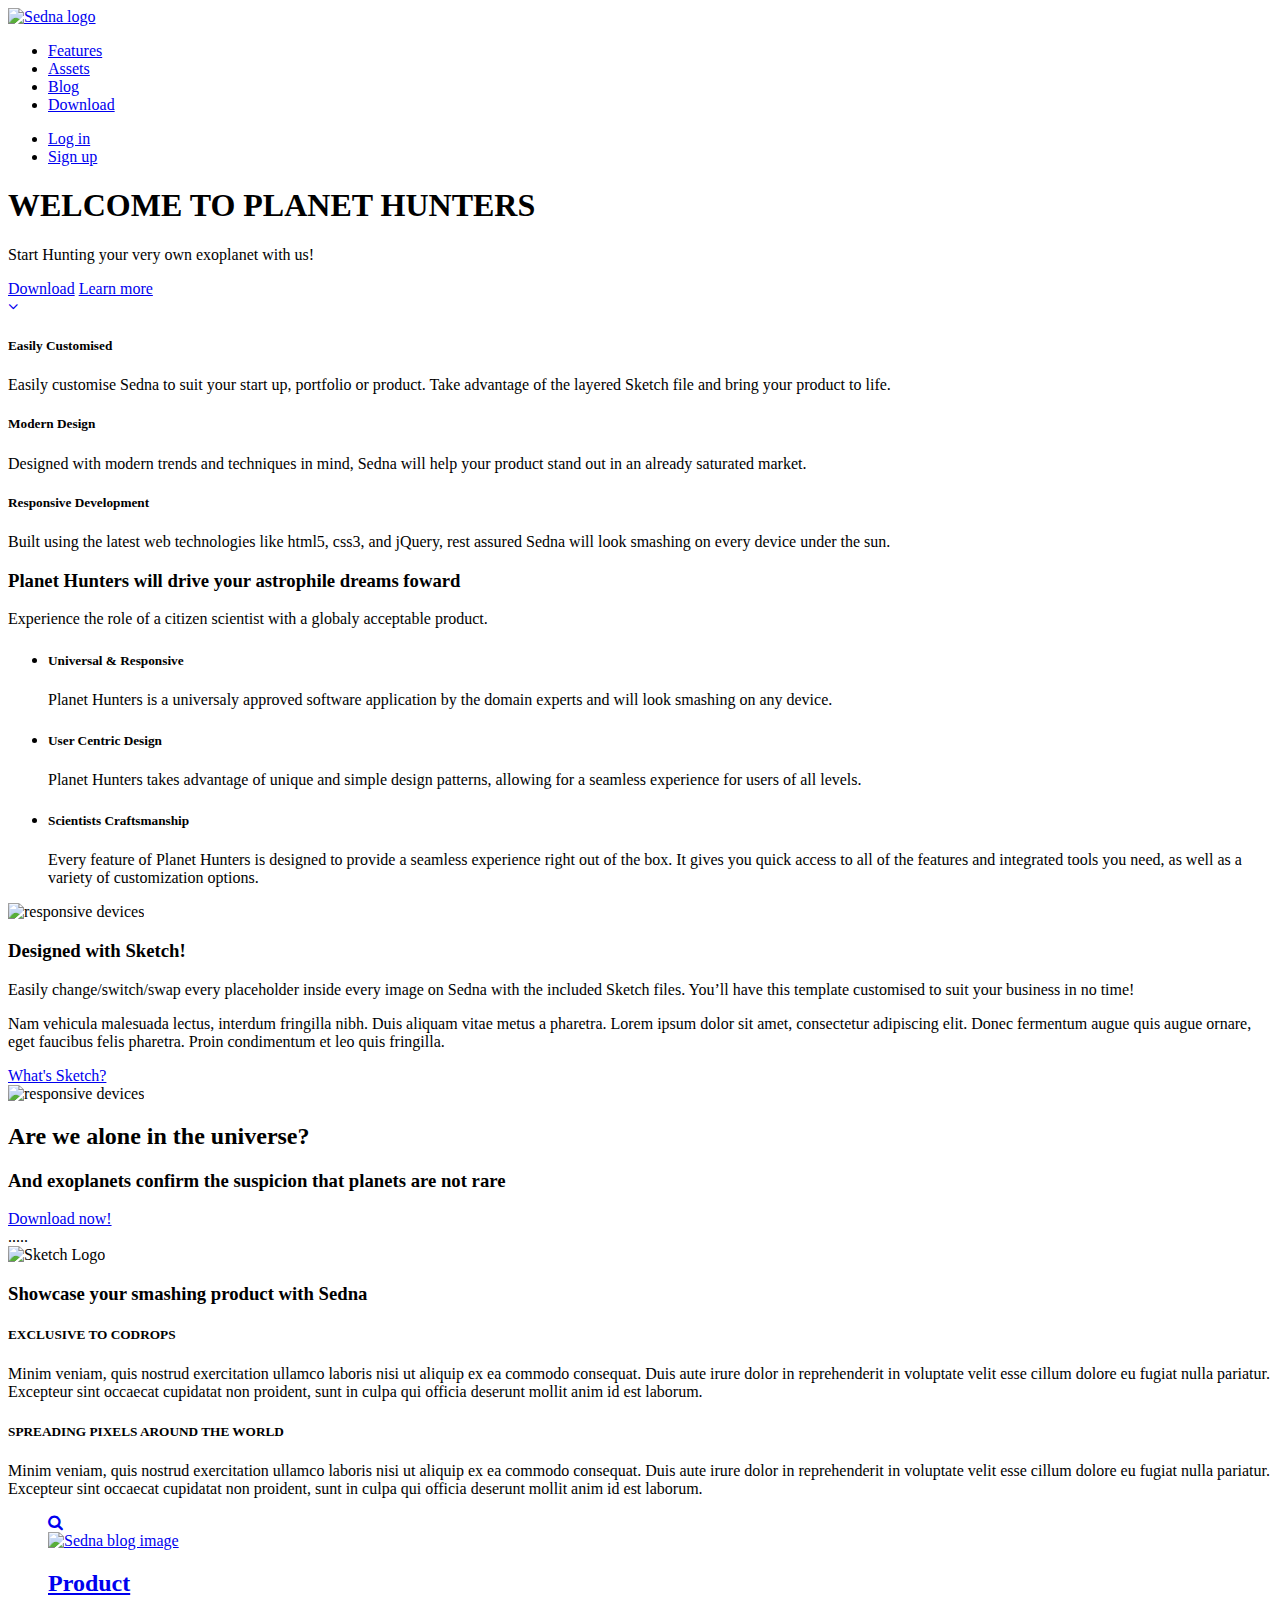
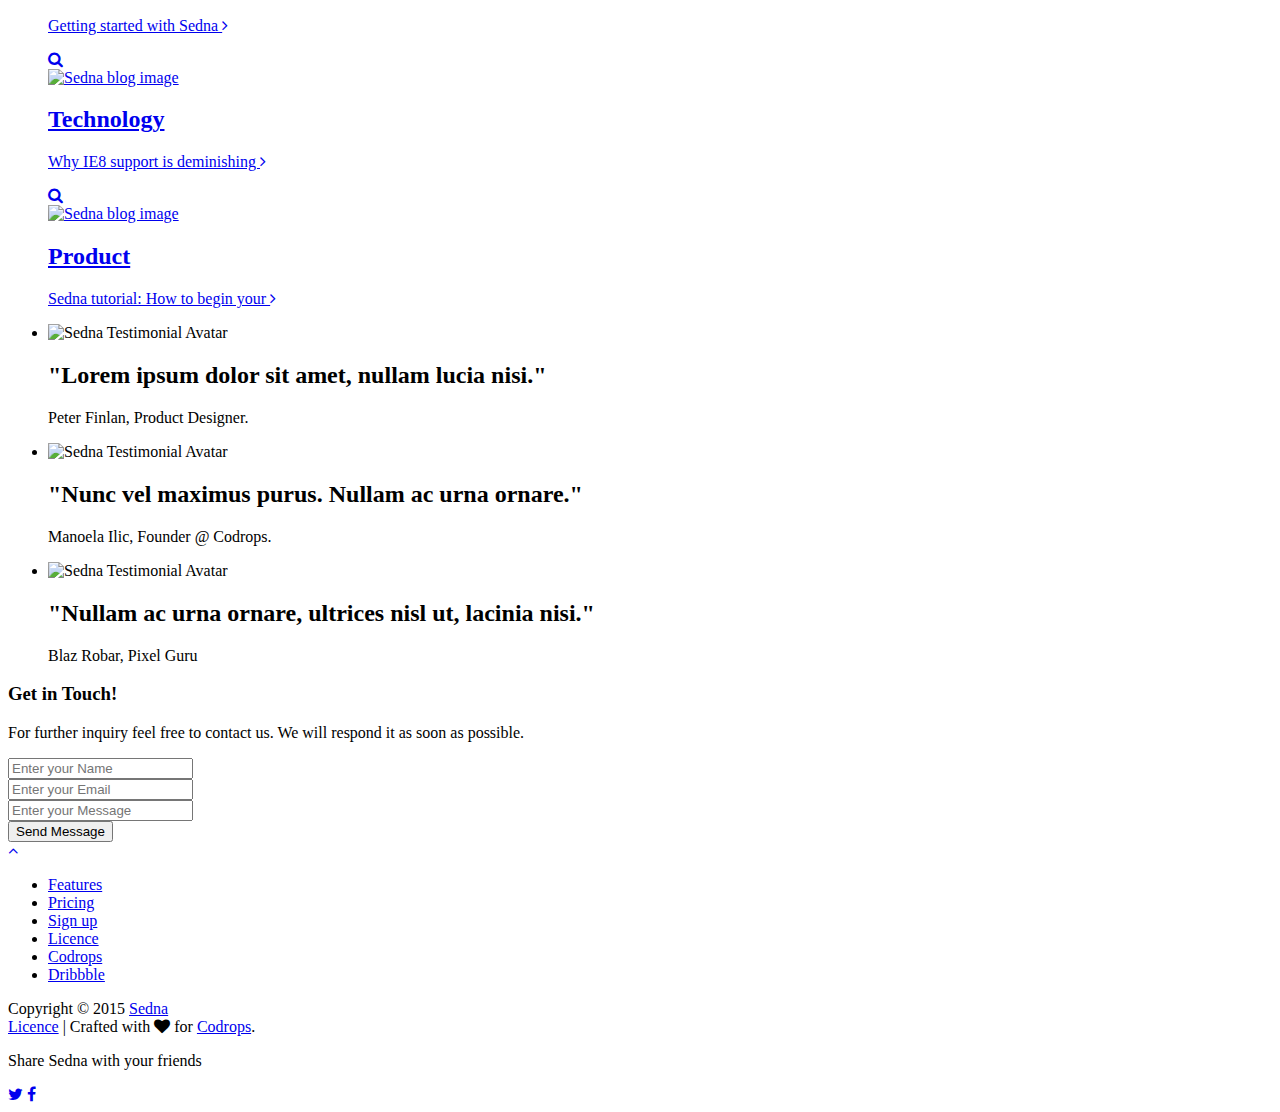
==== index.html @ c1d25c7b "formsubmit" ====
<!doctype html>
<!--[if lt IE 7]>      <html class="no-js lt-ie9 lt-ie8 lt-ie7" lang=""> <![endif]-->
<!--[if IE 7]>         <html class="no-js lt-ie9 lt-ie8" lang=""> <![endif]-->
<!--[if IE 8]>         <html class="no-js lt-ie9" lang=""> <![endif]-->
<!--[if gt IE 8]><!--> <html class="no-js" lang=""> <!--<![endif]-->
<head>
    <meta charset="utf-8">
    <!--<meta http-equiv="X-UA-Compatible" content="IE=edge,chrome=1">-->
    <meta http-equiv="X-UA-Compatible" content="IE=edge" />
    <title>Planet Hunters</title>
    <meta name="description" content="">
    <meta name="viewport" content="width=device-width, initial-scale=1">
    <link rel="apple-touch-icon" href="apple-touch-icon.png">
    <link rel="icon" type="image/png" href="favicon.png" sizes="32x32" />
    <link rel="icon" type="image/png" href="favicon.png" sizes="16x16" />
    <link rel="stylesheet" href="css/normalize.min.css">
    <link rel="stylesheet" href="css/bootstrap.min.css">
    <link rel="stylesheet" href="css/jquery.fancybox.css">
    <link rel="stylesheet" href="css/flexslider.css">
    <link rel="stylesheet" href="css/styles.css">
    <link rel="stylesheet" href="css/queries.css">
    <link rel="stylesheet" href="css/etline-font.css">
    <link rel="stylesheet" href="bower_components/animate.css/animate.min.css">
    <link rel="stylesheet" href="http://maxcdn.bootstrapcdn.com/font-awesome/4.3.0/css/font-awesome.min.css">
    <script src="js/vendor/modernizr-2.8.3-respond-1.4.2.min.js"></script>
</head>
<body id="top">
    <!--[if lt IE 8]>
    <p class="browserupgrade">You are using an <strong>outdated</strong> browser. Please <a href="http://browsehappy.com/">upgrade your browser</a> to improve your experience.</p>
    <![endif]-->
    <section class="hero">
        <section class="navigation">
            <header>
                <div class="header-content">
                    <div class="logo"><a href="index.html"><img src="img/sedna-logo.png" height="90" width="90" alt="Sedna logo"></a></div>
                    <div class="header-nav">
                        <nav>
                            <ul class="primary-nav">
                                <li><a href="#features">Features</a></li>
                                <li><a href="#assets">Assets</a></li>
                                <li><a href="#blog">Blog</a></li>
                                <li><a href="#download">Download</a></li>
                            </ul>
                            <ul class="member-actions">
                                <li><a href="#download" class="login">Log in</a></li>
                                <li><a href="#download" class="btn-white btn-small">Sign up</a></li>
                            </ul>
                        </nav>
                    </div>
                    <div class="navicon">
                        <a class="nav-toggle" href="#"><span></span></a>
                    </div>
                </div>
            </header>
        </section>
        <div class="container">
            <div class="row">
                <div class="col-md-10 col-md-offset-1">
                    <div class="hero-content text-center">
                        <h1>WELCOME TO PLANET HUNTERS</h1>
                        <p class="intro">Start Hunting your very own exoplanet with us!</p>
                        <a href="#" class="btn btn-fill btn-large btn-margin-right">Download</a> <a href="#" class="btn btn-accent btn-large">Learn more</a>
                    </div>
                </div>
            </div>
        </div>
        <div class="down-arrow floating-arrow"><a href="#"><i class="fa fa-angle-down"></i></a></div>
    </section>
    <section class="intro section-padding">
        <div class="container">
            <div class="row">
                <div class="col-md-4 intro-feature">
                    <div class="intro-icon">
                        <span data-icon="&#xe033;" class="icon"></span>
                    </div>
                    <div class="intro-content">
                        <h5>Easily Customised</h5>
                        <p>Easily customise Sedna to suit your start up, portfolio or product. Take advantage of the layered Sketch file and bring your product to life.</p>
                    </div>
                </div>
                <div class="col-md-4 intro-feature">
                    <div class="intro-icon">
                        <span data-icon="&#xe030;" class="icon"></span>
                    </div>
                    <div class="intro-content">
                        <h5>Modern Design</h5>
                        <p>Designed with modern trends and techniques in mind, Sedna will help your product stand out in an already saturated market.</p>
                    </div>
                </div>
                <div class="col-md-4 intro-feature">
                    <div class="intro-icon">
                        <span data-icon="&#xe046;" class="icon"></span>
                    </div>
                    <div class="intro-content last">
                        <h5>Responsive Development</h5>
                        <p>Built using the latest web technologies like html5, css3, and jQuery, rest assured Sedna will look smashing on every device under the sun.</p>
                    </div>
                </div>
            </div>
        </div>
    </section>
    <section class="features section-padding" id="features">
        <div class="container">
            <div class="row">
                <div class="col-md-5 col-md-offset-7">
                    <div class="feature-list">
                        <h3>Planet Hunters will drive your astrophile dreams foward</h3>
                        <p>Experience the role of a citizen scientist with a globaly acceptable product.</p>
                        <ul class="features-stack">
                            <li class="feature-item">
                                <div class="feature-icon">
                                    <span data-icon="&#xe03e;" class="icon"></span>
                                </div>
                                <div class="feature-content">
                                    <h5>Universal & Responsive</h5>
                                    <p>Planet Hunters is a universaly approved software application by the domain experts and will look smashing on any device.</p>
                                </div>
                            </li>
                            <li class="feature-item">
                                <div class="feature-icon">
                                    <span data-icon="&#xe040;" class="icon"></span>
                                </div>
                                <div class="feature-content">
                                    <h5>User Centric Design</h5>
                                    <p>Planet Hunters takes advantage of unique and simple design patterns, allowing for a seamless experience for users of all levels.</p>
                                </div>
                            </li>
                            <li class="feature-item">
                                <div class="feature-icon">
                                    <span data-icon="&#xe03c;" class="icon"></span>
                                </div>
                                <div class="feature-content">
                                    <h5>Scientists Craftsmanship</h5>
                                    <p>Every feature of Planet Hunters is designed to provide a seamless experience right out of the box. It gives you quick access to all of the features and integrated tools you need, as well as a variety of customization options.</p>
                                </div>
                            </li>
                        </ul>
                    </div>
                </div>
            </div>
        </div>
        <div class="device-showcase">
            <div class="devices">
                <div class="ipad-wrap wp1"></div>
                <div class="iphone-wrap wp2"></div>
            </div>
        </div>
        <div class="responsive-feature-img"><img src="img/div.png" alt="responsive devices"></div>
    </section>
    <section class="features-extra section-padding" id="assets">
        <div class="container">
            <div class="row">
                <div class="col-md-5">
                    <div class="feature-list">
                        <h3>Designed with Sketch!</h3>
                        <p>Easily change/switch/swap every placeholder inside every image on Sedna with the included Sketch files. You’ll have this template customised to suit your business in no time! </p>
                        <p>Nam vehicula malesuada lectus, interdum fringilla nibh. Duis aliquam vitae metus a pharetra. Lorem ipsum dolor sit amet, consectetur adipiscing elit. Donec fermentum augue quis augue ornare, eget faucibus felis pharetra. Proin condimentum et leo quis fringilla.
                        </p>
                        <a href="#" class="btn btn-ghost btn-accent btn-small">What's Sketch?</a>
                    </div>
                </div>
            </div>
        </div>
        <div class="macbook-wrap wp3"></div>
        <div class="responsive-feature-img"><img src="img/macbook-pro.png" alt="responsive devices"></div>
    </section>
    <section class="hero-strip section-padding">
        <div class="container">
            <div class="col-md-12 text-center">
                <h2>
                    Are we alone in the universe?  <span class="sketch"><i class="version"></i></span>
                </h2>
                <h3>And exoplanets confirm the suspicion that planets are not rare </h3>
                <a href="#" class="btn btn-ghost btn-accent btn-large">Download now!</a>
                <div>.....</div>
                <div class="logo-placeholder floating-logo"><img src="img/sketch-logo.png" alt="Sketch Logo" height="230" width="230"></div>
            </div>
        </div>
    </section>
    <section class="blog-intro section-padding" id="blog">
        <div class="container">
            <div class="row">
                <div class="col-md-12">
                    <h3>Showcase your smashing product with Sedna</h3>
                </div>
            </div>
            <div class="row">
                <div class="col-md-6 col-sm-12 col-xs-12 leftcol">
                    <h5>EXCLUSIVE TO CODROPS</h5>
                    <p>Minim veniam, quis nostrud exercitation ullamco laboris nisi ut aliquip ex ea commodo consequat. Duis aute irure dolor in reprehenderit in voluptate velit esse cillum dolore eu fugiat nulla pariatur. Excepteur sint occaecat cupidatat non proident, sunt in culpa qui officia deserunt mollit anim id est laborum.</p>
                </div>
                <div class="col-md-6 col-sm-12 col-xs-12 rightcol">
                    <h5>SPREADING PIXELS AROUND THE WORLD</h5>
                    <p>Minim veniam, quis nostrud exercitation ullamco laboris nisi ut aliquip ex ea commodo consequat. Duis aute irure dolor in reprehenderit in voluptate velit esse cillum dolore eu fugiat nulla pariatur. Excepteur sint occaecat cupidatat non proident, sunt in culpa qui officia deserunt mollit anim id est laborum.</p>
                </div>
            </div>
        </div>
    </section>
    <section class="blog text-center">
        <div class="container-fluid">
            <div class="row">
                <div class="col-md-4">
                    <article class="blog-post">
                        <figure>
                            <a href="img/blog-img-01.jpg" class="single_image">
                                <div class="blog-img-wrap">
                                    <div class="overlay">
                                        <i class="fa fa-search"></i>
                                    </div>
                                    <img src="img/blog-img-01.jpg" alt="Sedna blog image"/>
                                </div>
                            </a>
                            <figcaption>
                            <h2><a href="#" class="blog-category" data-toggle="tooltip" data-placement="top" data-original-title="See more posts">Product</a></h2>
                            <p><a href="#" class="blog-post-title">Getting started with Sedna <i class="fa fa-angle-right"></i></a></p>
                            </figcaption>
                        </figure>
                    </article>
                </div>
                <div class="col-md-4">
                    <article class="blog-post">
                        <figure>
                            <a href="img/blog-img-02.jpg" class="single_image">
                                <div class="blog-img-wrap">
                                    <div class="overlay">
                                        <i class="fa fa-search"></i>
                                    </div>
                                    <img src="img/blog-img-02.jpg" alt="Sedna blog image"/>
                                </div>
                            </a>
                            <figcaption>
                            <h2><a href="#" class="blog-category" data-toggle="tooltip" data-placement="top" data-original-title="See more posts">Technology</a></h2>
                            <p><a href="#" class="blog-post-title">Why IE8 support is deminishing <i class="fa fa-angle-right"></i></a></p>
                            </figcaption>
                        </figure>
                    </article>
                </div>
                <div class="col-md-4">
                    <article class="blog-post">
                        <figure>
                            <a href="img/blog-img-03.jpg" class="single_image">
                                <div class="blog-img-wrap">
                                    <div class="overlay">
                                        <i class="fa fa-search"></i>
                                    </div>
                                    <img src="img/blog-img-03.jpg" class="single_image" alt="Sedna blog image"/>
                                </div>
                            </a>
                            <figcaption>
                            <h2><a href="#" class="blog-category" data-toggle="tooltip" data-placement="top" data-original-title="See more posts">Product</a></h2>
                            <p><a href="#" class="blog-post-title">Sedna tutorial: How to begin your <i class="fa fa-angle-right"></i></a></p>
                            </figcaption>
                        </figure>
                    </article>
                </div>
                <!--a href="#" class="btn btn-ghost btn-accent btn-small">More news</a-->
            </div>
        </div>
    </section>
    <section class="testimonial-slider section-padding text-center">
        <div class="container">
            <div class="row">
                <div class="col-md-12">
                    <div class="flexslider">
                        <ul class="slides">
                            <li>
                                <div class="avatar"><img src="img/avatar.jpg" alt="Sedna Testimonial Avatar"></div>
                                <h2>"Lorem ipsum dolor sit amet, nullam lucia nisi."</h2>
                                <p class="author">Peter Finlan, Product Designer.</p>
                            </li>
                            <li>
                                <div class="avatar"><img src="img/mani.jpg" alt="Sedna Testimonial Avatar"></div>
                                <h2>"Nunc vel maximus purus. Nullam ac urna ornare."</h2>
                                <p class="author">Manoela Ilic, Founder @ Codrops.</p>
                            </li>
                            <li>
                                <div class="avatar"><img src="img/130.jpg" alt="Sedna Testimonial Avatar"></div>
                                <h2>"Nullam ac urna ornare, ultrices nisl ut, lacinia nisi."</h2>
                                <p class="author">Blaz Robar, Pixel Guru</p>
                            </li>
                        </ul>
                    </div>
                </div>
            </div>
        </div>
    </section>

    <!--********************************************************************************-->
    <section class="sign-up section-padding text-center" id="download">
        <div class="container">
            <div class="row">
                <div class="col-md-6 col-md-offset-3">
                    <h3>Get in Touch!</h3>
                    <p>For further inquiry feel free to contact us. We will respond it as soon as possible.</p>
                    <form class="signup-form" action="https://formsubmit.co/k.hewageegana@rgu.ac.uk" method="POST" role="form">
                        <div class="form-input-group">
                            <i class=""></i><input type="text" class="" placeholder="Enter your Name" required>
                        </div>
                        <div class="form-input-group">
                            <i class=""></i><input type="text" class="" placeholder="Enter your Email" required>
                        </div>
                        <div class="form-input-group">
                            <i class=""></i><input type="text" class="" placeholder="Enter your Message" required>
                        </div>
                        <button type="submit" class="btn-fill sign-up-btn">Send Message</button>
                        <input type="hidden" name="_captcha" value="false">
						<input type="hidden" name="_next" value="https://kanishka-hewageegana.github.io/planethunters.github.io/ThankYou.html">
                    </form>
                </div>
            </div>
        </div>
    </section>

    <!--********************************************************************************-->



    <!--section class="sign-up section-padding text-center" id="download">
        <div class="container">
            <div class="row">
                <div class="col-md-6 col-md-offset-3">
                    <h3>Get started with Sedna, absolutely free</h3>
                    <p>Grab your copy today, exclusively from Codrops</p>
                    <form class="signup-form" action="#" method="POST" role="form">
                        <div class="form-input-group">
                            <i class="fa fa-envelope"></i><input type="text" class="" placeholder="Enter your email" required>
                        </div>
                        <div class="form-input-group">
                            <i class="fa fa-lock"></i><input type="text" class="" placeholder="Enter your password" required>
                        </div>
                        <button type="submit" class="btn-fill sign-up-btn">Sign up for free</button>
                    </form>
                </div>
            </div>
        </div>
    </section-->
    <section class="to-top">
        <div class="container">
            <div class="row">
                <div class="to-top-wrap">
                    <a href="#top" class="top"><i class="fa fa-angle-up"></i></a>
                </div>
            </div>
        </div>
    </section>
    <footer>
        <div class="container">
            <div class="row">
                <div class="col-md-7">
                    <div class="footer-links">
                        <ul class="footer-group">
                            <li><a href="#">Features</a></li>
                            <li><a href="#">Pricing</a></li>
                            <li><a href="#">Sign up</a></li>
                            <li><a href="http://tympanus.net/codrops/licensing/">Licence</a></li>
                            <li><a href="http://tympanus.net/codrops/">Codrops</a></li>
                            <li><a href="http://www.dribbble.com/">Dribbble</a></li>
                        </ul>
                        <p>Copyright © 2015 <a href="#">Sedna</a><br>
                        <a href="http://tympanus.net/codrops/licensing/">Licence</a> | Crafted with <span class="fa fa-heart pulse2"></span> for <a href="https://tympanus.net/codrops/">Codrops</a>.</p>
                    </div>
                </div>
                <div class="social-share">
                    <p>Share Sedna with your friends</p>
                    <a href="#" class="twitter-share"><i class="fa fa-twitter"></i></a> <a href="#" class="facebook-share"><i class="fa fa-facebook"></i></a>
                </div>
            </div>
        </div>
    </footer>
    <script src="http://ajax.googleapis.com/ajax/libs/jquery/1.11.2/jquery.min.js"></script>
    <script>window.jQuery || document.write('<script src="js/vendor/jquery-1.11.2.min.js"><\/script>')</script>
    <script src="bower_components/retina.js/dist/retina.js"></script>
    <script src="js/jquery.fancybox.pack.js"></script>
    <script src="js/vendor/bootstrap.min.js"></script>
    <script src="js/scripts.js"></script>
    <script src="js/jquery.flexslider-min.js"></script>
    <script src="bower_components/classie/classie.js"></script>
    <script src="bower_components/jquery-waypoints/lib/jquery.waypoints.min.js"></script>
    <!-- Google Analytics: change UA-XXXXX-X to be your site's ID. -->
    <script>
    (function(b,o,i,l,e,r){b.GoogleAnalyticsObject=l;b[l]||(b[l]=
    function(){(b[l].q=b[l].q||[]).push(arguments)});b[l].l=+new Date;
    e=o.createElement(i);r=o.getElementsByTagName(i)[0];
    e.src='//www.google-analytics.com/analytics.js';
    r.parentNode.insertBefore(e,r)}(window,document,'script','ga'));
    ga('create','UA-XXXXX-X','auto');ga('send','pageview');
    </script>
</body>
</html>
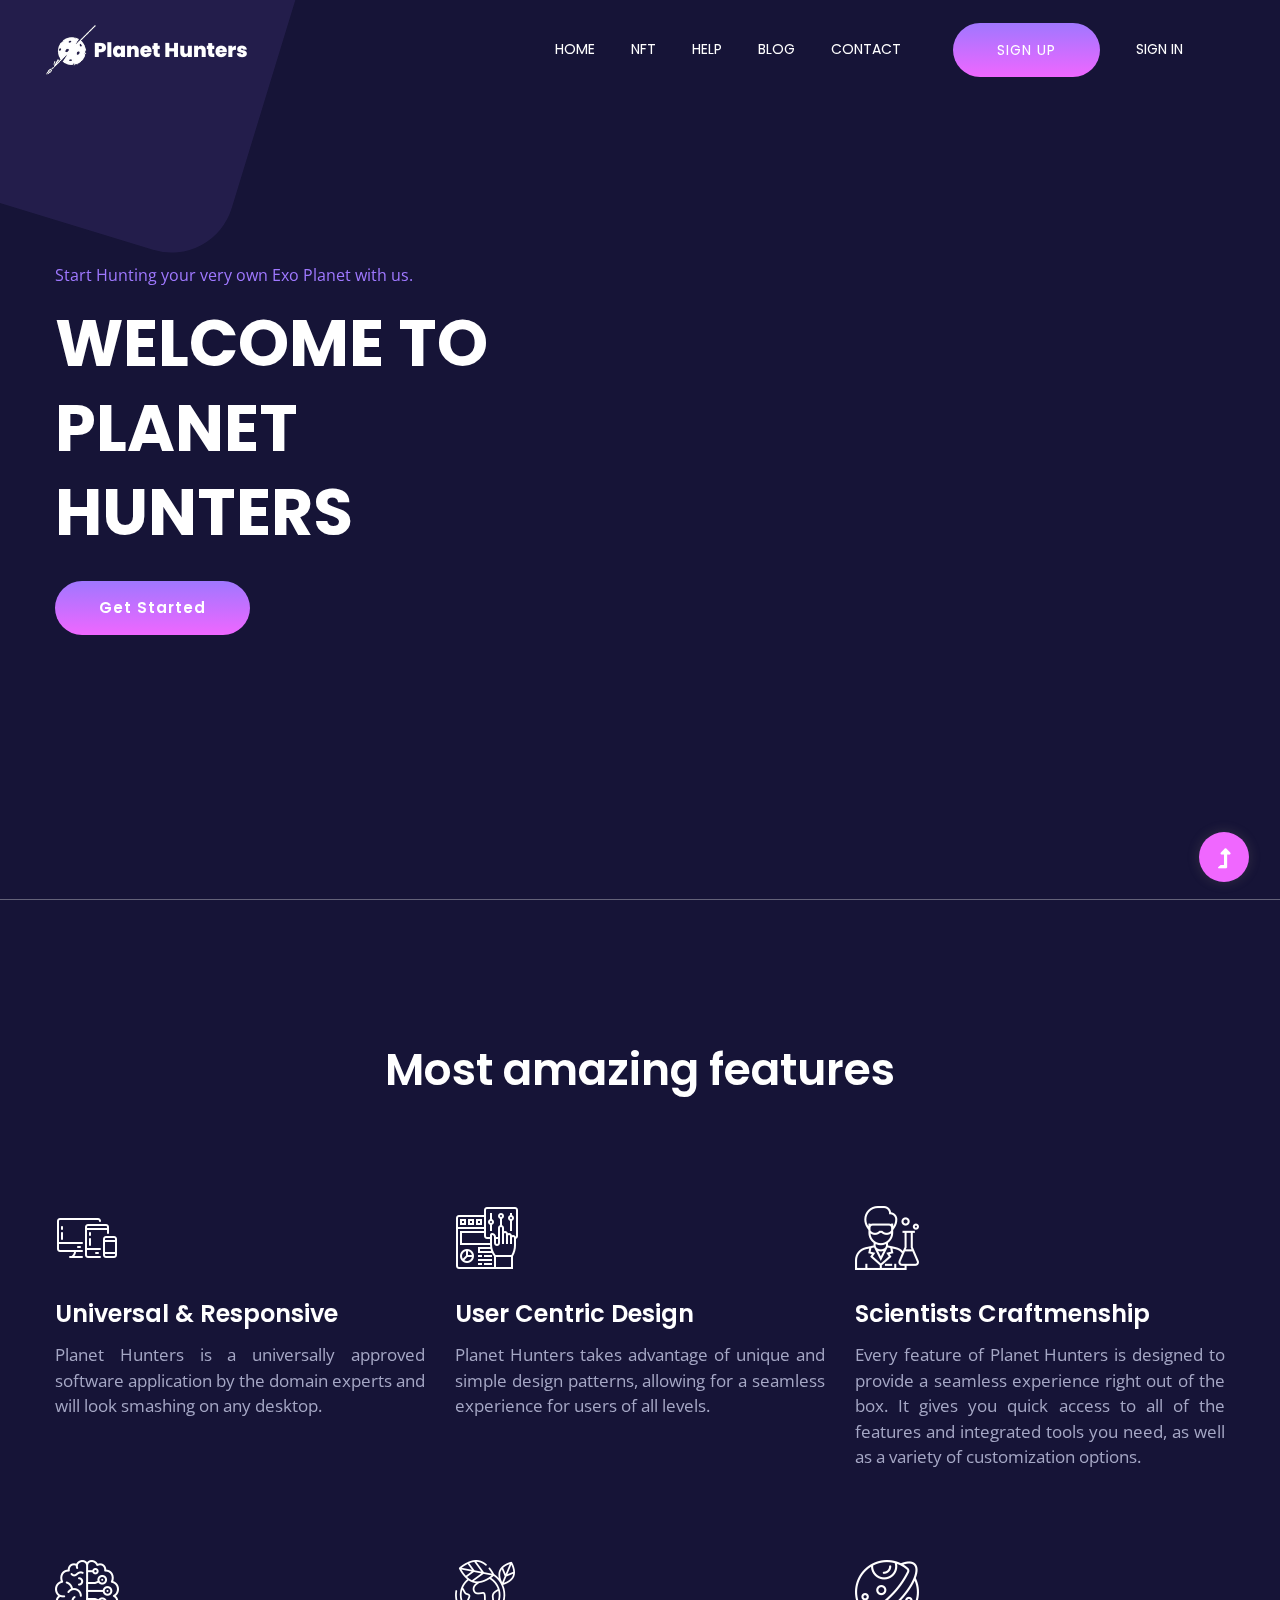
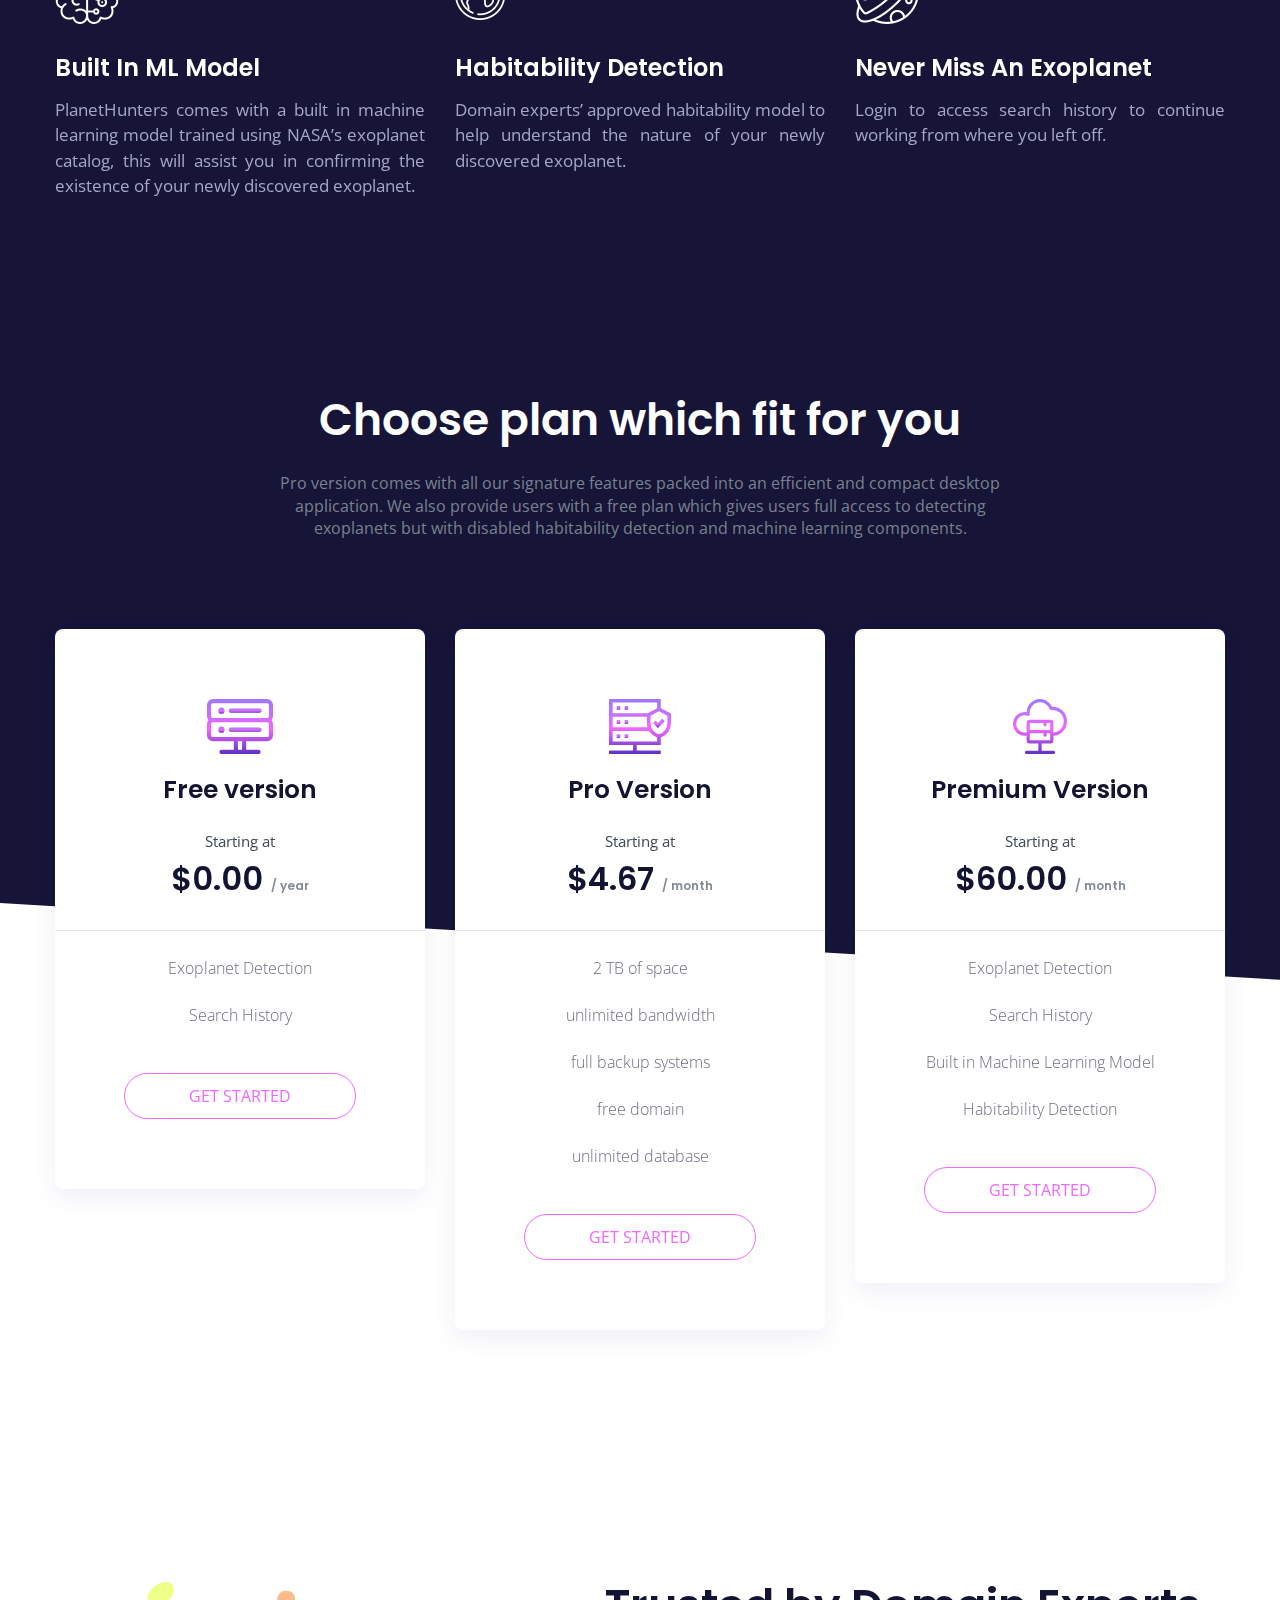
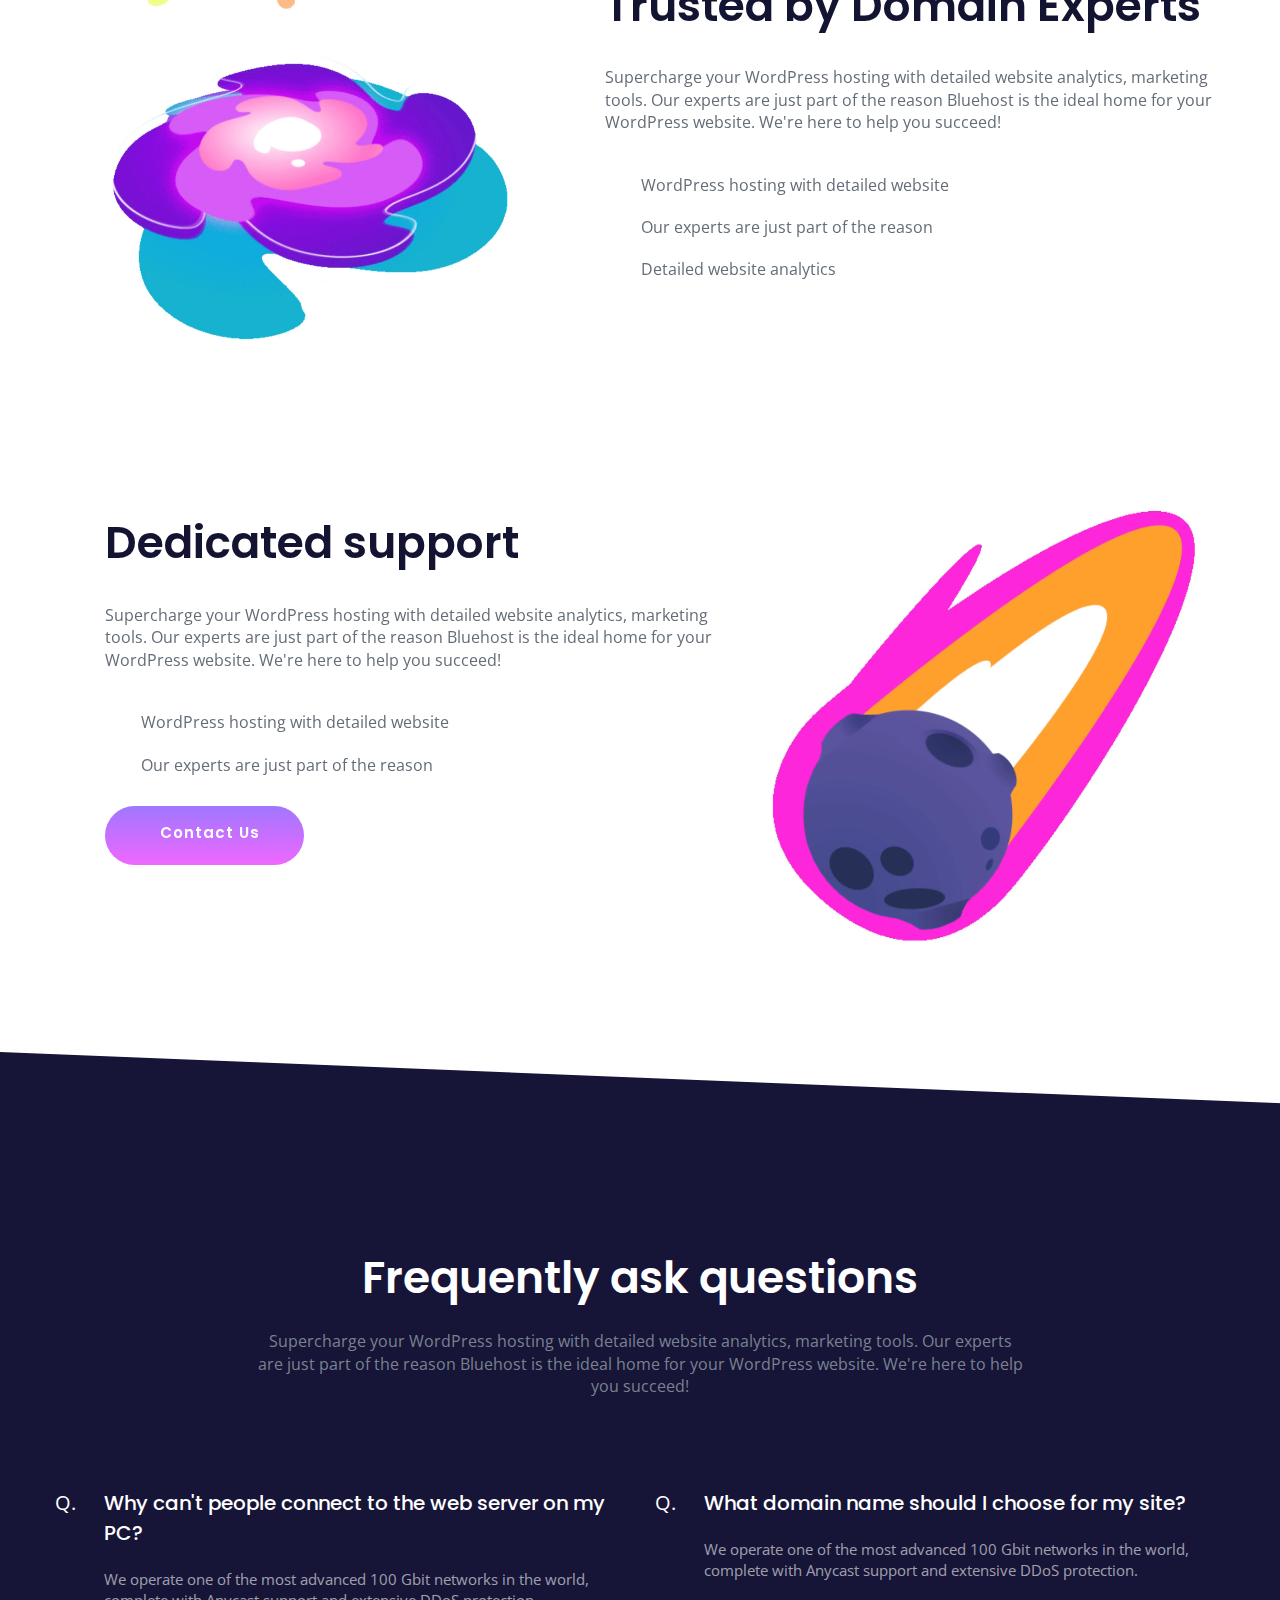
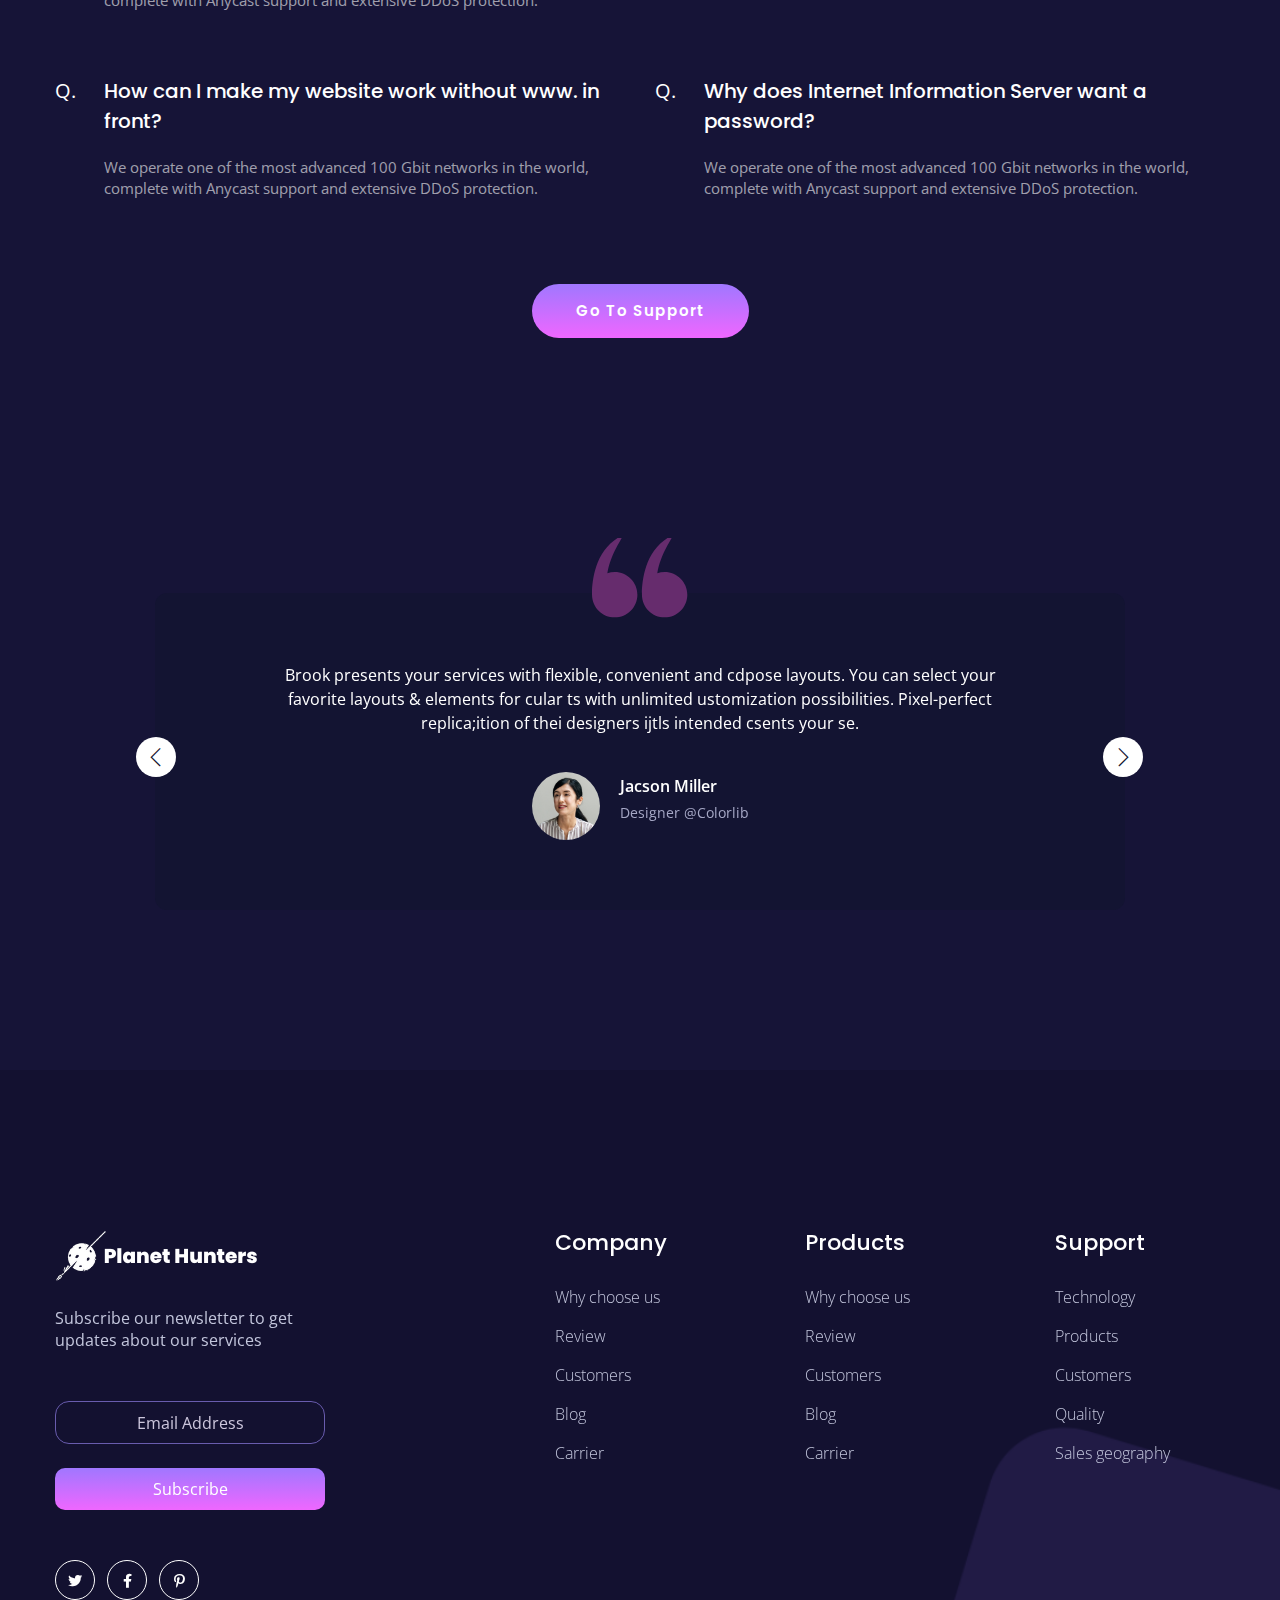
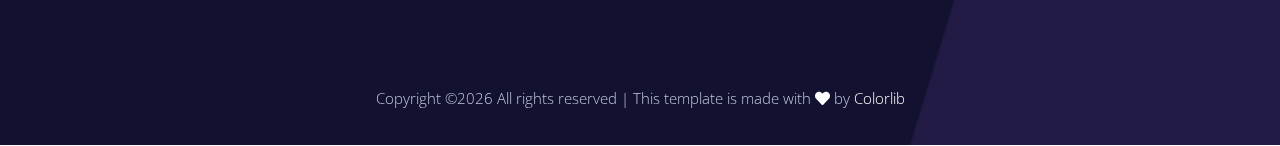
==== commit 8093e054: "new" ====
--- a/index.html
+++ b/index.html
@@ -1,389 +1,653 @@
 <!doctype html>
-<!--[if lt IE 7]>      <html class="no-js lt-ie9 lt-ie8 lt-ie7" lang=""> <![endif]-->
-<!--[if IE 7]>         <html class="no-js lt-ie9 lt-ie8" lang=""> <![endif]-->
-<!--[if IE 8]>         <html class="no-js lt-ie9" lang=""> <![endif]-->
-<!--[if gt IE 8]><!--> <html class="no-js" lang=""> <!--<![endif]-->
+<html class="no-js" lang="zxx">
 <head>
     <meta charset="utf-8">
-    <!--<meta http-equiv="X-UA-Compatible" content="IE=edge,chrome=1">-->
-    <meta http-equiv="X-UA-Compatible" content="IE=edge" />
-    <title>Planet Hunters</title>
+    <meta http-equiv="x-ua-compatible" content="ie=edge">
+    <title> Planet Hunters </title>
     <meta name="description" content="">
     <meta name="viewport" content="width=device-width, initial-scale=1">
-    <link rel="apple-touch-icon" href="apple-touch-icon.png">
-    <link rel="icon" type="image/png" href="favicon.png" sizes="32x32" />
-    <link rel="icon" type="image/png" href="favicon.png" sizes="16x16" />
-    <link rel="stylesheet" href="css/normalize.min.css">
-    <link rel="stylesheet" href="css/bootstrap.min.css">
-    <link rel="stylesheet" href="css/jquery.fancybox.css">
-    <link rel="stylesheet" href="css/flexslider.css">
-    <link rel="stylesheet" href="css/styles.css">
-    <link rel="stylesheet" href="css/queries.css">
-    <link rel="stylesheet" href="css/etline-font.css">
-    <link rel="stylesheet" href="bower_components/animate.css/animate.min.css">
-    <link rel="stylesheet" href="http://maxcdn.bootstrapcdn.com/font-awesome/4.3.0/css/font-awesome.min.css">
-    <script src="js/vendor/modernizr-2.8.3-respond-1.4.2.min.js"></script>
+    <link rel="manifest" href="site.webmanifest">
+    <link rel="shortcut icon" type="image/x-icon" href="assets/img/favicon.ico">
+
+    <!-- CSS here -->
+    <link rel="stylesheet" href="assets/css/bootstrap.min.css">
+    <link rel="stylesheet" href="assets/css/owl.carousel.min.css">
+    <link rel="stylesheet" href="assets/css/slicknav.css">
+    <link rel="stylesheet" href="assets/css/flaticon.css">
+    <link rel="stylesheet" href="assets/css/progressbar_barfiller.css">
+    <link rel="stylesheet" href="assets/css/gijgo.css">
+    <link rel="stylesheet" href="assets/css/animate.min.css">
+    <link rel="stylesheet" href="assets/css/animated-headline.css">
+    <link rel="stylesheet" href="assets/css/magnific-popup.css">
+    <link rel="stylesheet" href="assets/css/fontawesome-all.min.css">
+    <link rel="stylesheet" href="assets/css/themify-icons.css">
+    <link rel="stylesheet" href="assets/css/slick.css">
+    <link rel="stylesheet" href="assets/css/nice-select.css">
+    <link rel="stylesheet" href="assets/css/style.css">
+    
 </head>
-<body id="top">
-    <!--[if lt IE 8]>
-    <p class="browserupgrade">You are using an <strong>outdated</strong> browser. Please <a href="http://browsehappy.com/">upgrade your browser</a> to improve your experience.</p>
-    <![endif]-->
-    <section class="hero">
-        <section class="navigation">
-            <header>
-                <div class="header-content">
-                    <div class="logo"><a href="index.html"><img src="img/sedna-logo.png" height="90" width="90" alt="Sedna logo"></a></div>
-                    <div class="header-nav">
-                        <nav>
-                            <ul class="primary-nav">
-                                <li><a href="#features">Features</a></li>
-                                <li><a href="#assets">Assets</a></li>
-                                <li><a href="#blog">Blog</a></li>
-                                <li><a href="#download">Download</a></li>
+<body>
+    <!-- ? Preloader Start -->
+    <div id="preloader-active">
+        <div class="preloader d-flex align-items-center justify-content-center">
+            <div class="preloader-inner position-relative">
+                <div class="preloader-circle"></div>
+                <div class="preloader-img pere-text">
+                    <img src="assets/img/logo/loder.png" alt="">
+                </div>
+            </div>
+        </div>
+    </div>
+    <!-- Preloader Start -->
+    <header>
+        <!-- Header Start -->
+        <div class="header-area header-transparent">
+            <div class="main-header ">
+                <div class="header-bottom  header-sticky">
+                    <div class="container-fluid">
+                        <div class="row align-items-center">
+                            <!-- Logo -->
+                            <div class="col-xl-2 col-lg-2">
+                                <div class="logo">
+                                    <a href="index.html"><img src="assets/img/logo/logo.png" alt=""></a>
+                                </div>
+                            </div>
+                            <div class="col-xl-10 col-lg-10">
+                                <div class="menu-wrapper d-flex align-items-center justify-content-end">
+                                    <!-- Main-menu -->
+                                    <div class="main-menu d-none d-lg-block">
+                                        <nav>
+                                            <ul id="navigation">                                                                                          
+                                                <li><a href="index.html">Home</a></li>
+                                                <li><a href="packages.html">NFT</a></li>
+                                                <li><a href="help.html">Help</a></li>
+                                                <li><a href="#">Blog</a>
+                                                    <ul class="submenu">
+                                                        <li><a href="blog.html">Blog</a></li>
+                                                        <li><a href="blog_details.html">Blog Details</a></li>
+                                                        <li><a href="elements.html">Element</a></li>
+                                                    </ul>
+                                                </li>
+                                                <li><a href="contact.html">Contact</a></li>
+                                                <!-- Button -->
+                                                <li class="button-header margin-left "><a href="register.html" class="btn">Sign Up</a></li>
+                                                <li class="button-header"><a href="login.html" class="btn3">Sign In</a></li>
+                                            </ul>
+                                        </nav>
+                                    </div>
+                                </div>
+                            </div> 
+                            <!-- Mobile Menu -->
+                            <div class="col-12">
+                                <div class="mobile_menu d-block d-lg-none"></div>
+                            </div>
+                        </div>
+                    </div>
+                </div>
+            </div>
+        </div>
+        <!-- Header End -->
+    </header>
+    <main>
+        <!-- Slider Area Start-->
+        <div class="slider-area slider-bg ">
+            <div class="slider-active">
+                <!-- Single Slider -->
+                <div class="single-slider d-flex align-items-center slider-height ">
+                    <div class="container">
+                        <div class="row align-items-center justify-content-between">
+                            <div class="col-xl-5 col-lg-5 col-md-9 ">
+                                <div class="hero__caption">
+                                    <span data-animation="fadeInLeft" data-delay=".3s">Start Hunting your very own Exo Planet with us.</span>
+                                    <h1 data-animation="fadeInLeft" data-delay=".6s ">WELCOME TO PLANET HUNTERS</h1>
+                                   
+                                    <!-- Slider btn -->
+                                    <div class="slider-btns">
+                                        <!-- Hero-btn -->
+                                        <a data-animation="fadeInLeft" data-delay="1s" href="login.html" class="btn radius-btn">get started</a>
+                                    </div>
+                                </div>
+                            </div>
+                            <div class="col-xl-6 col-lg-6">
+                                <div class="hero__img d-none d-lg-block f-right">
+                        <video src="assets/img/gallery/Sola2.mp4" muted autoplay loop alt="" class="img-fluid img-rounded" style="border-radius: 10px;"></video>
+                                </div>
+                            </div>
+                        </div>
+                    </div>
+                </div>      
+                <!-- Single Slider -->
+                <div class="single-slider d-flex align-items-center slider-height ">
+                    <div class="container">
+                        <div class="row align-items-center">
+                            <div class="col-lg-6 col-md-9 ">
+                                <div class="hero__caption">
+                                    <span data-animation="fadeInLeft" data-delay=".3s">Best Domain & hosting service provider</span>
+                                    <h1 data-animation="fadeInLeft" data-delay=".6s">Powerful web hosting</h1>
+                                    <p data-animation="fadeInLeft" data-delay=".8s">Supercharge your WordPress hosting with detailed 
+                                        website analytics, marketing tools, security, and data 
+                                    backups all in one place.</p>
+                                    <!-- Slider btn -->
+                                    <div class="slider-btns">
+                                        <!-- Hero-btn -->
+                                        <a data-animation="fadeInLeft" data-delay="1s" href="industries.html" class="btn radius-btn">get started</a>
+                                    </div>
+                                </div>
+                            </div>
+                            <div class="col-lg-6">
+                                <div class="hero__img d-none d-lg-block f-right">
+                                    <img src="assets/img/hero/hero_right.png" alt="" data-animation="fadeInRight" data-delay="1s">
+                                </div>
+                            </div>
+                        </div>
+                    </div>
+                </div>      
+            </div>
+            <!-- Slider Shape -->
+            <div class="slider-shape d-none d-lg-block">
+                <img class="slider-shape1" src="assets/img/hero/top-left-shape.png" alt="">
+            </div>
+        </div>
+        <!-- Slider Area End -->
+    <!--? Team -->
+    <section class="team-area section-padding40 section-bg1">
+        <div class="container">
+            <div class="row justify-content-center">
+                <div class="col-xl-12">
+                    <div class="section-tittle text-center mb-105">
+                        <h2>Most amazing features</h2>
+                    </div>
+                </div>
+            </div>
+            <div class="row">
+                <div class="col-lg-4 col-md-4 col-sm-6"">
+                    <div class="single-cat">
+                        <div class="cat-icon">
+                            <img src="assets/img/icon/responsive.png" alt="">
+                        </div>
+                        <div class="cat-cap">
+                            <h5><a href="#">Universal & Responsive</a></h5>
+                            <p align ="justify">Planet Hunters is a universally approved software application by the domain experts and will look smashing on any desktop.</p>
+                        </div>
+                    </div>
+                </div>
+                <div class="col-lg-4 col-md-4 col-sm-6">
+                    <div class="single-cat">
+                        <div class="cat-icon">
+                            <img src="assets/img/icon/user-interface.png" alt="">
+                        </div>
+                        <div class="cat-cap">
+                            <h5><a href="#">User Centric Design</a></h5>
+                            <p align ="justify">Planet Hunters takes advantage of unique and simple design patterns, allowing for a seamless experience for users of all levels.</p>
+                        </div>
+                    </div>
+                </div>
+                <div class="col-lg-4 col-md-4 col-sm-6">
+                    <div class="single-cat">
+                        <div class="cat-icon">
+                            <img src="assets/img/icon/laboratory.png" alt="">
+                        </div>
+                        <div class="cat-cap">
+                            <h5><a href="#">Scientists Craftmenship</a></h5>
+                            <p align ="justify">Every feature of Planet Hunters is designed to provide a seamless experience right out of the box. 
+                                It gives you quick access to all of the features and integrated tools you need,
+                                 as well as a variety of customization options.</p>
+                        </div>
+                    </div>
+                </div>
+                <div class="col-lg-4 col-md-4 col-sm-6">
+                    <div class="single-cat">
+                        <div class="cat-icon">
+                            <img src="assets/img/icon/machine-learning.png" alt="">
+                        </div>
+                        <div class="cat-cap">
+                            <h5><a href="#">Built in ML Model</a></h5>
+                            <p align="justify">PlanetHunters comes with a built in machine learning model trained using NASA’s exoplanet catalog, 
+                                this will assist you in confirming the existence of your newly discovered exoplanet.</p>
+                        </div>
+                    </div>
+                </div>
+                <div class="col-lg-4 col-md-4 col-sm-6">
+                    <div class="single-cat">
+                        <div class="cat-icon">
+                            <img src="assets/img/icon/planet-earth.png" alt="">
+                        </div>
+                        <div class="cat-cap">
+                            <h5><a href="#">Habitability Detection</a></h5>
+                            <p align ="justify">Domain experts’ approved habitability model to help understand the nature of your newly discovered exoplanet.
+                            </p>
+                        </div>
+                    </div>
+                </div>
+                <div class="col-lg-4 col-md-4 col-sm-6">
+                    <div class="single-cat">
+                        <div class="cat-icon">
+                            <img src="assets/img/icon/planet-earth (1).png" alt="">
+                        </div>
+                        <div class="cat-cap">
+                            <h5><a href="#">Never miss an exoplanet</a></h5>
+                            <p align ="justify">Login to access search history to continue working from where you left off.</p>
+                        </div>
+                    </div>
+                </div>
+            </div>
+        </div>
+    </section>
+    <!-- Services End -->
+    <!--? Pricing Card Start -->
+    <section class="pricing-card-area fix" id="price">
+        <div class="container">
+            <div class="row justify-content-center">
+                <div class="col-xl-8 col-lg-8">
+                    <div class="section-tittle text-center mb-90">
+                        <h2>Choose plan which fit for you</h2>
+                        <p>Pro version comes with all our signature features packed into an efficient and compact desktop application. We also provide users with a 
+                            free plan which gives users full access to detecting exoplanets 
+                            but with disabled habitability detection and machine learning components.</p>
+                    </div>
+                </div>
+            </div>
+            <div class="row">
+                <div class="col-xl-4 col-lg-4 col-md-6 col-sm-10">
+                    <div class="single-card text-center mb-30">
+                        <div class="card-top">
+                            <img src="assets/img/icon/price1.svg" alt="">
+                            <h4>Free version</h4>
+                            <p>Starting at</p>
+                        </div>
+                        <div class="card-mid">
+                            <h4>$0.00 <span>/ year</span></h4>
+                        </div>
+                        <div class="card-bottom">
+                            <ul>
+                                <li>Exoplanet Detection</li>
+                                <li>Search History</li>
                             </ul>
-                            <ul class="member-actions">
-                                <li><a href="#download" class="login">Log in</a></li>
-                                <li><a href="#download" class="btn-white btn-small">Sign up</a></li>
+                            <a href="#" class="borders-btn">Get Started</a>
+                        </div>
+                    </div>
+                </div>
+                <div class="col-xl-4 col-lg-4 col-md-6 col-sm-10">
+                    <div class="single-card text-center mb-30">
+                        <div class="card-top">
+                            <img src="assets/img/icon/price2.svg" alt="">
+                            <h4>Pro Version</h4>
+                            <p>Starting at</p>
+                        </div>
+                        <div class="card-mid">
+                            <h4>$4.67 <span>/ month</span></h4>
+                        </div>
+                        <div class="card-bottom">
+                            <ul>
+                                <li>2 TB of space</li>
+                                <li>unlimited bandwidth</li>
+                                <li>full backup systems</li>
+                                <li>free domain</li>
+                                <li>unlimited database</li>
                             </ul>
-                        </nav>
-                    </div>
-                    <div class="navicon">
-                        <a class="nav-toggle" href="#"><span></span></a>
-                    </div>
-                </div>
-            </header>
-        </section>
+                            <a href="#" class="borders-btn">Get Started</a>
+                        </div>
+                    </div>
+                </div>
+                <div class="col-xl-4 col-lg-4 col-md-6 col-sm-10">
+                    <div class="single-card text-center mb-30">
+                        <div class="card-top">
+                            <img src="assets/img/icon/price3.svg" alt="">
+                            <h4>Premium Version</h4>
+                            <p>Starting at</p>
+                        </div>
+                        <div class="card-mid">
+                            <h4>$60.00 <span>/ month</span></h4>
+                        </div>
+                        <div class="card-bottom">
+                            <ul>
+                                <li>Exoplanet Detection</li>
+                                <li>Search History</li>
+                                <li>Built in Machine Learning Model</li>
+                                <li>Habitability Detection</li>
+                            </ul>
+                            <a href="#" class="borders-btn">Get Started</a>
+                        </div>
+                    </div>
+                </div>
+            </div>
+        </div>
+    </section>
+    <!-- Pricing Card End -->
+    <!--? About-1 Area Start -->
+    <div class="about-area1 section-padding40">
         <div class="container">
-            <div class="row">
-                <div class="col-md-10 col-md-offset-1">
-                    <div class="hero-content text-center">
-                        <h1>WELCOME TO PLANET HUNTERS</h1>
-                        <p class="intro">Start Hunting your very own exoplanet with us!</p>
-                        <a href="#" class="btn btn-fill btn-large btn-margin-right">Download</a> <a href="#" class="btn btn-accent btn-large">Learn more</a>
-                    </div>
-                </div>
-            </div>
-        </div>
-        <div class="down-arrow floating-arrow"><a href="#"><i class="fa fa-angle-down"></i></a></div>
-    </section>
-    <section class="intro section-padding">
-        <div class="container">
-            <div class="row">
-                <div class="col-md-4 intro-feature">
-                    <div class="intro-icon">
-                        <span data-icon="&#xe033;" class="icon"></span>
-                    </div>
-                    <div class="intro-content">
-                        <h5>Easily Customised</h5>
-                        <p>Easily customise Sedna to suit your start up, portfolio or product. Take advantage of the layered Sketch file and bring your product to life.</p>
-                    </div>
-                </div>
-                <div class="col-md-4 intro-feature">
-                    <div class="intro-icon">
-                        <span data-icon="&#xe030;" class="icon"></span>
-                    </div>
-                    <div class="intro-content">
-                        <h5>Modern Design</h5>
-                        <p>Designed with modern trends and techniques in mind, Sedna will help your product stand out in an already saturated market.</p>
-                    </div>
-                </div>
-                <div class="col-md-4 intro-feature">
-                    <div class="intro-icon">
-                        <span data-icon="&#xe046;" class="icon"></span>
-                    </div>
-                    <div class="intro-content last">
-                        <h5>Responsive Development</h5>
-                        <p>Built using the latest web technologies like html5, css3, and jQuery, rest assured Sedna will look smashing on every device under the sun.</p>
-                    </div>
-                </div>
-            </div>
-        </div>
-    </section>
-    <section class="features section-padding" id="features">
-        <div class="container">
-            <div class="row">
-                <div class="col-md-5 col-md-offset-7">
-                    <div class="feature-list">
-                        <h3>Planet Hunters will drive your astrophile dreams foward</h3>
-                        <p>Experience the role of a citizen scientist with a globaly acceptable product.</p>
-                        <ul class="features-stack">
-                            <li class="feature-item">
-                                <div class="feature-icon">
-                                    <span data-icon="&#xe03e;" class="icon"></span>
-                                </div>
-                                <div class="feature-content">
-                                    <h5>Universal & Responsive</h5>
-                                    <p>Planet Hunters is a universaly approved software application by the domain experts and will look smashing on any device.</p>
-                                </div>
+            <div class="row align-items-center justify-content-between">
+                <div class="col-xl-5 col-lg-5 col-md-8 col-sm-10">
+                    <!-- about-img -->
+                    <div class="about-img">
+                        <video src="assets/img/gallery/Galaxy.mp4" muted autoplay loop alt="" class="img-fluid img-rounded" style="border-radius: 10px;"></video>
+                    </div>
+                </div>
+                <div class="col-xl-7 col-lg-7 col-md-12">
+                    <div class="about-caption ">
+                        <!-- Section Tittle -->
+                        <div class="section-tittle section-tittle2 mb-30">
+                            <h2>Trusted by Domain Experts</h2>
+                        </div>
+                        <p class="mb-40">Supercharge your WordPress hosting with detailed website analytics, marketing tools. Our experts are just part of the reason Bluehost is the ideal home for your WordPress website. We're here to help you succeed!</p>
+                        <ul>
+                            <li>
+                                <img src="assets/img/icon/right.svg" alt="">
+                                <p>WordPress hosting with detailed website</p>
                             </li>
-                            <li class="feature-item">
-                                <div class="feature-icon">
-                                    <span data-icon="&#xe040;" class="icon"></span>
-                                </div>
-                                <div class="feature-content">
-                                    <h5>User Centric Design</h5>
-                                    <p>Planet Hunters takes advantage of unique and simple design patterns, allowing for a seamless experience for users of all levels.</p>
-                                </div>
+                            <li>
+                                <img src="assets/img/icon/right.svg" alt="">
+                                <p>Our experts are just part of the reason</p>
                             </li>
-                            <li class="feature-item">
-                                <div class="feature-icon">
-                                    <span data-icon="&#xe03c;" class="icon"></span>
-                                </div>
-                                <div class="feature-content">
-                                    <h5>Scientists Craftsmanship</h5>
-                                    <p>Every feature of Planet Hunters is designed to provide a seamless experience right out of the box. It gives you quick access to all of the features and integrated tools you need, as well as a variety of customization options.</p>
-                                </div>
+                            <li>
+                                <img src="assets/img/icon/right.svg" alt="">
+                                <p> Detailed website analytics</p>
                             </li>
                         </ul>
                     </div>
                 </div>
             </div>
         </div>
-        <div class="device-showcase">
-            <div class="devices">
-                <div class="ipad-wrap wp1"></div>
-                <div class="iphone-wrap wp2"></div>
-            </div>
-        </div>
-        <div class="responsive-feature-img"><img src="img/div.png" alt="responsive devices"></div>
-    </section>
-    <section class="features-extra section-padding" id="assets">
+    </div>
+    <!-- About-1 Area End -->
+    <!--? About-2 Area Start -->
+    <div class="about-area1 pb-bottom">
         <div class="container">
-            <div class="row">
-                <div class="col-md-5">
-                    <div class="feature-list">
-                        <h3>Designed with Sketch!</h3>
-                        <p>Easily change/switch/swap every placeholder inside every image on Sedna with the included Sketch files. You’ll have this template customised to suit your business in no time! </p>
-                        <p>Nam vehicula malesuada lectus, interdum fringilla nibh. Duis aliquam vitae metus a pharetra. Lorem ipsum dolor sit amet, consectetur adipiscing elit. Donec fermentum augue quis augue ornare, eget faucibus felis pharetra. Proin condimentum et leo quis fringilla.
-                        </p>
-                        <a href="#" class="btn btn-ghost btn-accent btn-small">What's Sketch?</a>
-                    </div>
-                </div>
-            </div>
-        </div>
-        <div class="macbook-wrap wp3"></div>
-        <div class="responsive-feature-img"><img src="img/macbook-pro.png" alt="responsive devices"></div>
-    </section>
-    <section class="hero-strip section-padding">
-        <div class="container">
-            <div class="col-md-12 text-center">
-                <h2>
-                    Are we alone in the universe?  <span class="sketch"><i class="version"></i></span>
-                </h2>
-                <h3>And exoplanets confirm the suspicion that planets are not rare </h3>
-                <a href="#" class="btn btn-ghost btn-accent btn-large">Download now!</a>
-                <div>.....</div>
-                <div class="logo-placeholder floating-logo"><img src="img/sketch-logo.png" alt="Sketch Logo" height="230" width="230"></div>
-            </div>
-        </div>
-    </section>
-    <section class="blog-intro section-padding" id="blog">
-        <div class="container">
-            <div class="row">
-                <div class="col-md-12">
-                    <h3>Showcase your smashing product with Sedna</h3>
-                </div>
-            </div>
-            <div class="row">
-                <div class="col-md-6 col-sm-12 col-xs-12 leftcol">
-                    <h5>EXCLUSIVE TO CODROPS</h5>
-                    <p>Minim veniam, quis nostrud exercitation ullamco laboris nisi ut aliquip ex ea commodo consequat. Duis aute irure dolor in reprehenderit in voluptate velit esse cillum dolore eu fugiat nulla pariatur. Excepteur sint occaecat cupidatat non proident, sunt in culpa qui officia deserunt mollit anim id est laborum.</p>
-                </div>
-                <div class="col-md-6 col-sm-12 col-xs-12 rightcol">
-                    <h5>SPREADING PIXELS AROUND THE WORLD</h5>
-                    <p>Minim veniam, quis nostrud exercitation ullamco laboris nisi ut aliquip ex ea commodo consequat. Duis aute irure dolor in reprehenderit in voluptate velit esse cillum dolore eu fugiat nulla pariatur. Excepteur sint occaecat cupidatat non proident, sunt in culpa qui officia deserunt mollit anim id est laborum.</p>
-                </div>
-            </div>
-        </div>
-    </section>
-    <section class="blog text-center">
-        <div class="container-fluid">
-            <div class="row">
-                <div class="col-md-4">
-                    <article class="blog-post">
-                        <figure>
-                            <a href="img/blog-img-01.jpg" class="single_image">
-                                <div class="blog-img-wrap">
-                                    <div class="overlay">
-                                        <i class="fa fa-search"></i>
-                                    </div>
-                                    <img src="img/blog-img-01.jpg" alt="Sedna blog image"/>
-                                </div>
-                            </a>
-                            <figcaption>
-                            <h2><a href="#" class="blog-category" data-toggle="tooltip" data-placement="top" data-original-title="See more posts">Product</a></h2>
-                            <p><a href="#" class="blog-post-title">Getting started with Sedna <i class="fa fa-angle-right"></i></a></p>
-                            </figcaption>
-                        </figure>
-                    </article>
-                </div>
-                <div class="col-md-4">
-                    <article class="blog-post">
-                        <figure>
-                            <a href="img/blog-img-02.jpg" class="single_image">
-                                <div class="blog-img-wrap">
-                                    <div class="overlay">
-                                        <i class="fa fa-search"></i>
-                                    </div>
-                                    <img src="img/blog-img-02.jpg" alt="Sedna blog image"/>
-                                </div>
-                            </a>
-                            <figcaption>
-                            <h2><a href="#" class="blog-category" data-toggle="tooltip" data-placement="top" data-original-title="See more posts">Technology</a></h2>
-                            <p><a href="#" class="blog-post-title">Why IE8 support is deminishing <i class="fa fa-angle-right"></i></a></p>
-                            </figcaption>
-                        </figure>
-                    </article>
-                </div>
-                <div class="col-md-4">
-                    <article class="blog-post">
-                        <figure>
-                            <a href="img/blog-img-03.jpg" class="single_image">
-                                <div class="blog-img-wrap">
-                                    <div class="overlay">
-                                        <i class="fa fa-search"></i>
-                                    </div>
-                                    <img src="img/blog-img-03.jpg" class="single_image" alt="Sedna blog image"/>
-                                </div>
-                            </a>
-                            <figcaption>
-                            <h2><a href="#" class="blog-category" data-toggle="tooltip" data-placement="top" data-original-title="See more posts">Product</a></h2>
-                            <p><a href="#" class="blog-post-title">Sedna tutorial: How to begin your <i class="fa fa-angle-right"></i></a></p>
-                            </figcaption>
-                        </figure>
-                    </article>
-                </div>
-                <!--a href="#" class="btn btn-ghost btn-accent btn-small">More news</a-->
-            </div>
-        </div>
-    </section>
-    <section class="testimonial-slider section-padding text-center">
-        <div class="container">
-            <div class="row">
-                <div class="col-md-12">
-                    <div class="flexslider">
-                        <ul class="slides">
+            <div class="row align-items-center justify-content-between">
+                <div class="col-xl-7 col-lg-7 col-md-12">
+                    <div class="about-caption about-caption3 mb-50">
+                        <!-- Section Tittle -->
+                        <div class="section-tittle section-tittle2 mb-30">
+                            <h2>Dedicated support</h2>
+                        </div>
+                        <p class="mb-40">Supercharge your WordPress hosting with detailed website analytics, marketing tools. Our experts are just part of the reason Bluehost is the ideal home for your WordPress website. We're here to help you succeed!</p>
+                        <ul class="mb-30">
                             <li>
-                                <div class="avatar"><img src="img/avatar.jpg" alt="Sedna Testimonial Avatar"></div>
-                                <h2>"Lorem ipsum dolor sit amet, nullam lucia nisi."</h2>
-                                <p class="author">Peter Finlan, Product Designer.</p>
+                                <img src="assets/img/icon/right.svg" alt="">
+                                <p>WordPress hosting with detailed website</p>
                             </li>
                             <li>
-                                <div class="avatar"><img src="img/mani.jpg" alt="Sedna Testimonial Avatar"></div>
-                                <h2>"Nunc vel maximus purus. Nullam ac urna ornare."</h2>
-                                <p class="author">Manoela Ilic, Founder @ Codrops.</p>
-                            </li>
-                            <li>
-                                <div class="avatar"><img src="img/130.jpg" alt="Sedna Testimonial Avatar"></div>
-                                <h2>"Nullam ac urna ornare, ultrices nisl ut, lacinia nisi."</h2>
-                                <p class="author">Blaz Robar, Pixel Guru</p>
+                                <img src="assets/img/icon/right.svg" alt="">
+                                <p>Our experts are just part of the reason</p>
                             </li>
                         </ul>
+                        <a href="#" class="btn"><i class="fas fa-mail"></i>Contact Us</a>
+                    </div>
+                </div>
+                <div class="col-xl-5 col-lg-5 col-md-8 col-sm-10">
+                    <!-- about-img -->
+                    <div class="about-img ">
+                        <video src="assets/img/gallery/Gala.mp4" muted autoplay loop alt="" class="img-fluid img-rounded" style="border-radius: 10px;"></video>
+                    </div>
+                </div>
+            </div>
+        </div>
+    </div>
+    <!-- About-2 Area End -->
+    <!-- ask questions -->
+    <section class="ask-questions section-bg1 section-padding30 fix">
+        <div class="container">
+            <div class="row justify-content-center">
+                <div class="col-xl-8 col-lg-9 col-md-10 ">
+                    <!-- Section Tittle -->
+                    <div class="section-tittle text-center mb-90">
+                        <h2>Frequently ask questions</h2>
+                        <p>Supercharge your WordPress hosting with detailed website analytics, marketing tools. Our experts are just part of the reason Bluehost is the ideal home for your WordPress website. We're here to help you succeed!</p>
+                    </div>
+                </div>
+            </div>
+            <div class="row">
+                <div class="col-lg-6 col-md-6">
+                    <div class="single-question d-flex mb-50">
+                        <span> Q.</span>
+                        <div class="pera">
+                            <h2>Why can't people connect to the web server on my PC?</h2>
+                            <p>We operate one of the most advanced 100 Gbit networks in the world, complete with Anycast support and extensive DDoS protection.</p>
+                        </div>
+                    </div>
+                </div>
+                <div class="col-lg-6 col-md-6">
+                    <div class="single-question d-flex mb-50">
+                        <span> Q.</span>
+                        <div class="pera">
+                            <h2>What domain name should I choose for my site?</h2>
+                            <p>We operate one of the most advanced 100 Gbit networks in the world, complete with Anycast support and extensive DDoS protection.</p>
+                        </div>
+                    </div>
+                </div>
+                <div class="col-lg-6 col-md-6">
+                    <div class="single-question d-flex mb-50">
+                        <span> Q.</span>
+                        <div class="pera">
+                            <h2>How can I make my website work without www. in front?</h2>
+                            <p>We operate one of the most advanced 100 Gbit networks in the world, complete with Anycast support and extensive DDoS protection.</p>
+                        </div>
+                    </div>
+                </div>
+                <div class="col-lg-6 col-md-6">
+                    <div class="single-question d-flex mb-50">
+                        <span> Q.</span>
+                        <div class="pera">
+                            <h2>Why does Internet Information Server want a password?</h2>
+                            <p>We operate one of the most advanced 100 Gbit networks in the world, complete with Anycast support and extensive DDoS protection.</p>
+                        </div>
+                    </div>
+                </div>
+            </div>
+            <div class="row">
+                <div class="col-xl-12 ">
+                    <div class="more-btn text-center mt-20">
+                        <a href="#" class="btn">Go to Support</a>
                     </div>
                 </div>
             </div>
         </div>
     </section>
-
-    <!--********************************************************************************-->
-    <section class="sign-up section-padding text-center" id="download">
-        <div class="container">
-            <div class="row">
-                <div class="col-md-6 col-md-offset-3">
-                    <h3>Get in Touch!</h3>
-                    <p>For further inquiry feel free to contact us. We will respond it as soon as possible.</p>
-                    <form class="signup-form" action="https://formsubmit.co/k.hewageegana@rgu.ac.uk" method="POST" role="form">
-                        <div class="form-input-group">
-                            <i class=""></i><input type="text" class="" placeholder="Enter your Name" required>
-                        </div>
-                        <div class="form-input-group">
-                            <i class=""></i><input type="text" class="" placeholder="Enter your Email" required>
-                        </div>
-                        <div class="form-input-group">
-                            <i class=""></i><input type="text" class="" placeholder="Enter your Message" required>
-                        </div>
-                        <button type="submit" class="btn-fill sign-up-btn">Send Message</button>
-                        <input type="hidden" name="_captcha" value="false">
-						<input type="hidden" name="_next" value="https://kanishka-hewageegana.github.io/planethunters.github.io/ThankYou.html">
-                    </form>
+    <!-- End ask questions -->
+    <!--? Testimonial Area Start -->
+    <section class="testimonial-area section-bg1">    
+        <div class="container" >   
+            <div class="testimonial-wrapper">
+                <div class="row align-items-center justify-content-center">
+                    <div class=" col-lg-10 col-md-12 col-sm-11">
+                        <!-- Testimonial Start -->
+                        <div class="h1-testimonial-active">
+                            <!-- Single Testimonial -->
+                            <div class="single-testimonial text-center mt-55">
+                                <div class="testimonial-caption">
+                                    <img src="assets/img/icon/quotes-sign.png" alt="" class="quotes-sign">
+                                    <p>Brook presents your services with flexible, convenient and cdpose layouts. You can select your favorite layouts & elements for cular ts with unlimited ustomization possibilities. Pixel-perfect replica;ition of thei designers ijtls intended csents your se.</p>
+                                </div>
+                                <!-- founder -->
+                                <div class="testimonial-founder d-flex align-items-center justify-content-center">
+                                    <div class="founder-img">
+                                        <img src="assets/img/icon/testimonial.png" alt="">
+                                    </div>
+                                    <div class="founder-text">
+                                        <span>Jacson Miller</span>
+                                        <p>Designer @Colorlib</p>
+                                    </div>
+                                </div>
+                            </div>
+                            <!-- Single Testimonial -->
+                            <div class="single-testimonial text-center mt-55"">
+                                <div class="testimonial-caption">
+                                    <img src="assets/img/icon/quotes-sign.png" alt="" class="quotes-sign">
+                                    <p>Brook presents your services with flexible, convenient and cdpose layouts. You can select your favorite layouts & elements for cular ts with unlimited ustomization possibilities. Pixel-perfect replica;ition of thei designers ijtls intended csents your se.</p>
+                                </div>
+                                <!-- founder -->
+                                <div class="testimonial-founder d-flex align-items-center justify-content-center">
+                                    <div class="founder-img">
+                                        <img src="assets/img/icon/testimonial.png" alt="">
+                                    </div>
+                                    <div class="founder-text">
+                                        <span>Jacson Miller</span>
+                                        <p>Designer @Colorlib</p>
+                                    </div>
+                                </div>
+                            </div>
+                        </div>
+                        <!-- Testimonial End -->
+                    </div>
                 </div>
             </div>
         </div>
     </section>
-
-    <!--********************************************************************************-->
-
-
-
-    <!--section class="sign-up section-padding text-center" id="download">
-        <div class="container">
-            <div class="row">
-                <div class="col-md-6 col-md-offset-3">
-                    <h3>Get started with Sedna, absolutely free</h3>
-                    <p>Grab your copy today, exclusively from Codrops</p>
-                    <form class="signup-form" action="#" method="POST" role="form">
-                        <div class="form-input-group">
-                            <i class="fa fa-envelope"></i><input type="text" class="" placeholder="Enter your email" required>
-                        </div>
-                        <div class="form-input-group">
-                            <i class="fa fa-lock"></i><input type="text" class="" placeholder="Enter your password" required>
-                        </div>
-                        <button type="submit" class="btn-fill sign-up-btn">Sign up for free</button>
-                    </form>
-                </div>
-            </div>
-        </div>
-    </section-->
-    <section class="to-top">
-        <div class="container">
-            <div class="row">
-                <div class="to-top-wrap">
-                    <a href="#top" class="top"><i class="fa fa-angle-up"></i></a>
-                </div>
-            </div>
-        </div>
-    </section>
-    <footer>
-        <div class="container">
-            <div class="row">
-                <div class="col-md-7">
-                    <div class="footer-links">
-                        <ul class="footer-group">
-                            <li><a href="#">Features</a></li>
-                            <li><a href="#">Pricing</a></li>
-                            <li><a href="#">Sign up</a></li>
-                            <li><a href="http://tympanus.net/codrops/licensing/">Licence</a></li>
-                            <li><a href="http://tympanus.net/codrops/">Codrops</a></li>
-                            <li><a href="http://www.dribbble.com/">Dribbble</a></li>
-                        </ul>
-                        <p>Copyright © 2015 <a href="#">Sedna</a><br>
-                        <a href="http://tympanus.net/codrops/licensing/">Licence</a> | Crafted with <span class="fa fa-heart pulse2"></span> for <a href="https://tympanus.net/codrops/">Codrops</a>.</p>
-                    </div>
-                </div>
-                <div class="social-share">
-                    <p>Share Sedna with your friends</p>
-                    <a href="#" class="twitter-share"><i class="fa fa-twitter"></i></a> <a href="#" class="facebook-share"><i class="fa fa-facebook"></i></a>
-                </div>
-            </div>
-        </div>
-    </footer>
-    <script src="http://ajax.googleapis.com/ajax/libs/jquery/1.11.2/jquery.min.js"></script>
-    <script>window.jQuery || document.write('<script src="js/vendor/jquery-1.11.2.min.js"><\/script>')</script>
-    <script src="bower_components/retina.js/dist/retina.js"></script>
-    <script src="js/jquery.fancybox.pack.js"></script>
-    <script src="js/vendor/bootstrap.min.js"></script>
-    <script src="js/scripts.js"></script>
-    <script src="js/jquery.flexslider-min.js"></script>
-    <script src="bower_components/classie/classie.js"></script>
-    <script src="bower_components/jquery-waypoints/lib/jquery.waypoints.min.js"></script>
-    <!-- Google Analytics: change UA-XXXXX-X to be your site's ID. -->
-    <script>
-    (function(b,o,i,l,e,r){b.GoogleAnalyticsObject=l;b[l]||(b[l]=
-    function(){(b[l].q=b[l].q||[]).push(arguments)});b[l].l=+new Date;
-    e=o.createElement(i);r=o.getElementsByTagName(i)[0];
-    e.src='//www.google-analytics.com/analytics.js';
-    r.parentNode.insertBefore(e,r)}(window,document,'script','ga'));
-    ga('create','UA-XXXXX-X','auto');ga('send','pageview');
-    </script>
+    <!--? Testimonial Area End -->
+</main>
+<footer>
+    <div class="footer-wrappr " data-background="assets/img/gallery/footer-bg.png">
+        <div class="footer-area footer-padding ">
+            <div class="container">
+                <div class="row d-flex justify-content-between">
+                    <div class="col-xl-3 col-lg-4 col-md-6 col-sm-6">
+                        <div class="single-footer-caption mb-50">
+                            <!-- logo -->
+                            <div class="footer-logo mb-25">
+                                <a href="index.html"><img src="assets/img/logo/logo2_footer.png" alt=""></a>
+                            </div>
+                            <div class="footer-tittle mb-50">
+                                <p>Subscribe our newsletter to get updates about our services</p>
+                            </div>
+                            <!-- Form -->
+                            <div class="footer-form">
+                                <div id="mc_embed_signup">
+                                    <form target="_blank" action="https://spondonit.us12.list-manage.com/subscribe/post?u=1462626880ade1ac87bd9c93a&amp;id=92a4423d01" method="get" class="subscribe_form relative mail_part" novalidate="true">
+                                        <input type="email" name="EMAIL" id="newsletter-form-email" placeholder=" Email Address " class="placeholder hide-on-focus" onfocus="this.placeholder = ''" onblur="this.placeholder = 'Your email address'">
+                                        <div class="form-icon">
+                                            <button type="submit" name="submit" id="newsletter-submit" class="email_icon newsletter-submit button-contactForm">
+                                                Subscribe
+                                            </button>
+                                        </div>
+                                        <div class="mt-10 info"></div>
+                                    </form>
+                                </div>
+                            </div>
+                            <!-- social -->
+                            <div class="footer-social mt-50">
+                                <a href="#"><i class="fab fa-twitter"></i></a>
+                                <a href="https://bit.ly/sai4ull"><i class="fab fa-facebook-f"></i></a>
+                                <a href="#"><i class="fab fa-pinterest-p"></i></a>
+                            </div>
+                        </div>
+                    </div>
+                    <div class="col-xl-1 col-lg-1 col-md-1 col-sm-1"></div>
+                    <div class="col-xl-2 col-lg-2 col-md-4 col-sm-5">
+                        <div class="single-footer-caption mb-50">
+                            <div class="footer-tittle">
+                                <h4>Company</h4>
+                                <ul>
+                                    <li><a href="#">Why choose us</a></li>
+                                    <li><a href="#"> Review</a></li>
+                                    <li><a href="#">Customers</a></li>
+                                    <li><a href="#">Blog</a></li>
+                                    <li><a href="#">Carrier</a></li>
+                                </ul>
+                            </div>
+                        </div>
+                    </div>
+                    <div class="col-xl-2 col-lg-2 col-md-4 col-sm-5">
+                        <div class="single-footer-caption mb-50">
+                            <div class="footer-tittle">
+                                <h4>Products</h4>
+                                <ul>
+                                    <li><a href="#">Why choose us</a></li>
+                                    <li><a href="#"> Review</a></li>
+                                    <li><a href="#">Customers</a></li>
+                                    <li><a href="#">Blog</a></li>
+                                    <li><a href="#">Carrier</a></li>
+                                </ul>
+                            </div>
+                        </div>
+                    </div>
+                    <div class="col-xl-2 col-lg-2 col-md-4 col-sm-5">
+                        <div class="single-footer-caption mb-50">
+                            <div class="footer-tittle">
+                                <h4>Support</h4>
+                                <ul>
+                                    <li><a href="#">Technology</a></li>
+                                    <li><a href="#">  Products</a></li>
+                                    <li><a href="#">Customers</a></li>
+                                    <li><a href="#">Quality</a></li>
+                                    <li><a href="#">Sales geography</a></li>
+                                </ul>
+                            </div>
+                        </div>
+                    </div>
+                </div>
+            </div>
+        </div>
+        <!-- footer-bottom area -->
+        <div class="footer-bottom-area">
+            <div class="container">
+                <div class="footer-border">
+                    <div class="row">
+                        <div class="col-xl-12">
+                            <div class="footer-copy-right text-center">
+                                <p><!-- Link back to Colorlib can't be removed. Template is licensed under CC BY 3.0. -->
+                                  Copyright &copy;<script>document.write(new Date().getFullYear());</script> All rights reserved | This template is made with <i class="fa fa-heart" aria-hidden="true"></i> by <a href="https://colorlib.com" target="_blank">Colorlib</a>
+                                  <!-- Link back to Colorlib can't be removed. Template is licensed under CC BY 3.0. --></p>
+
+                              </div>
+                          </div>
+                      </div>
+                  </div>
+              </div>
+          </div>
+      </div>
+  </footer>
+  <!-- Scroll Up -->
+  <div id="back-top" >
+    <a title="Go to Top" href="#"> <i class="fas fa-level-up-alt"></i></a>
+</div>
+
+<!-- JS here -->
+
+<script src="./assets/js/vendor/modernizr-3.5.0.min.js"></script>
+<!-- Jquery, Popper, Bootstrap -->
+<script src="./assets/js/vendor/jquery-1.12.4.min.js"></script>
+<script src="./assets/js/popper.min.js"></script>
+<script src="./assets/js/bootstrap.min.js"></script>
+<!-- Jquery Mobile Menu -->
+<script src="./assets/js/jquery.slicknav.min.js"></script>
+
+<!-- Jquery Slick , Owl-Carousel Plugins -->
+<script src="./assets/js/owl.carousel.min.js"></script>
+<script src="./assets/js/slick.min.js"></script>
+<!-- One Page, Animated-HeadLin -->
+<script src="./assets/js/wow.min.js"></script>
+<script src="./assets/js/animated.headline.js"></script>
+<script src="./assets/js/jquery.magnific-popup.js"></script>
+
+<!-- Date Picker -->
+<script src="./assets/js/gijgo.min.js"></script>
+
+<!-- Video bg -->
+<script src="./assets/js/jquery.vide.js"></script>
+
+<!-- Nice-select, sticky -->
+<script src="./assets/js/jquery.nice-select.min.js"></script>
+<script src="./assets/js/jquery.sticky.js"></script>
+<!-- Progress -->
+<script src="./assets/js/jquery.barfiller.js"></script>
+
+<!-- counter , waypoint,Hover Direction -->
+<script src="./assets/js/jquery.counterup.min.js"></script>
+<script src="./assets/js/waypoints.min.js"></script>
+<script src="./assets/js/jquery.countdown.min.js"></script>
+<script src="./assets/js/hover-direction-snake.min.js"></script>
+
+<!-- contact js -->
+<script src="./assets/js/contact.js"></script>
+<script src="./assets/js/jquery.form.js"></script>
+<script src="./assets/js/jquery.validate.min.js"></script>
+<script src="./assets/js/mail-script.js"></script>
+<script src="./assets/js/jquery.ajaxchimp.min.js"></script>
+
+<!-- Jquery Plugins, main Jquery -->	
+<script src="./assets/js/plugins.js"></script>
+<script src="./assets/js/main.js"></script>
+
 </body>
-</html>
+</html>--- a/assets/css/flaticon.css
+++ b/assets/css/flaticon.css
@@ -0,0 +1,34 @@
+	/*
+  	Flaticon icon font: Flaticon
+  	Creation date: 03/06/2020 12:20
+  	*/
+
+@font-face {
+  font-family: "Flaticon";
+  src: url("../fonts/Flaticon.eot");
+  src: url("../fonts/Flaticon.eot?#iefix") format("embedded-opentype"),
+       url("../fonts/Flaticon.woff2") format("woff2"),
+       url("../fonts/Flaticon.woff") format("woff"),
+       url("../fonts/Flaticon.ttf") format("truetype"),
+       url("../fonts/Flaticon.svg#Flaticon") format("svg");
+  font-weight: normal;
+  font-style: normal;
+}
+
+@media screen and (-webkit-min-device-pixel-ratio:0) {
+  @font-face {
+    font-family: "Flaticon";
+    src: url("../fonts/Flaticon.svg#Flaticon") format("svg");
+  }
+}
+
+[class^="flaticon-"]:before, [class*=" flaticon-"]:before,
+[class^="flaticon-"]:after, [class*=" flaticon-"]:after {   
+  font-family: Flaticon;
+font-style: normal;
+}
+
+.flaticon-null:before { content: "\f100"; }
+.flaticon-null-1:before { content: "\f101"; }
+.flaticon-null-2:before { content: "\f102"; }
+.flaticon-null-3:before { content: "\f103"; }--- a/assets/css/progressbar_barfiller.css
+++ b/assets/css/progressbar_barfiller.css
@@ -0,0 +1,98 @@
+
+
+/* Custom Code skills */
+.single-skill{
+  display: flex;
+}
+
+.single-skill span {
+	color: #79838b;
+	font-size: 13px;
+	font-weight: 300;
+	letter-spacing: 0;
+	margin-bottom: 14px;
+	display: block;
+}
+.single-skill .bar-progress {
+	width: 100%;
+}
+.single-skill .bar-title {
+  width: 20%;
+  margin-bottom: 19px;
+}
+
+.skills-content {
+  padding-top: 200px;
+  padding-left: 70px;
+}
+
+.skills-shape-bg {
+  height: 651px;
+  width: 868px;
+  position: absolute;
+  content: "";
+  border: 2px solid #4d4d4d;
+  left: 40%;
+  top: 255px;
+}
+
+.skills-shape-bg::before {
+  position: absolute;
+  content: "";
+  height: 465px;
+  width: 300px;
+  border: 2px solid #4d4d4d;
+  left: -35%;
+  top: 50%;
+  transform: translateY(-50%);
+  border-right: 0;
+}
+
+
+
+/* Default */
+.barfiller {
+	width: 100%;
+	height: 10px;
+	background: #f6f9fc;
+  position: relative;
+  border-radius: 5px;
+}
+
+.barfiller .fill {
+  display: block;
+  position: relative;
+  width: 0px;
+  height: 100%;
+  background: #333;
+  z-index: 1;
+  border-radius: 5px;
+}
+
+.barfiller .tipWrap { display: none; }
+
+.barfiller .tip {
+  margin-top: -28px;
+  padding: 2px 4px;
+  font-size: 16px;
+  color: #09cc7f;
+  left: 0px;
+  position: absolute;
+  z-index: 2;
+  background: transparent;
+  font-weight: 800;
+}
+
+.barfiller .tip:after {
+  border: solid;
+  border-color: rgba(0,0,0,.8) transparent;
+  border-width: 6px 6px 0 6px;
+  content: "";
+  display: block;
+  position: absolute;
+  left: 9px;
+  top: 100%;
+  z-index: 9;
+  display: none;
+  
+}
--- a/assets/css/gijgo.css
+++ b/assets/css/gijgo.css
@@ -0,0 +1,2698 @@
+.gj-button {
+    background-color: #f5f5f5;
+    border: 1px solid #ddd;
+    color: #000;
+    border-radius: 3px;
+    padding: 6px 10px;
+    cursor: pointer;
+}
+
+.gj-unselectable {
+    -webkit-touch-callout: none;
+    -webkit-user-select: none;
+    -khtml-user-select: none;
+    -moz-user-select: none;
+    -ms-user-select: none;
+    user-select: none;
+}
+
+.gj-row {
+    display: -webkit-box;
+    display: -ms-flexbox;
+    display: flex;
+    -ms-flex-wrap: wrap;
+    flex-wrap: wrap;
+}
+
+.gj-margin-left-5 {
+    margin-left: 5px;
+}
+
+.gj-margin-left-10 {
+    margin-left: 10px;
+}
+
+.gj-width-full {
+    width: 100%;
+}
+
+.gj-cursor-pointer {
+    cursor: pointer;
+}
+
+.gj-text-align-center {
+    text-align: center;
+}
+
+.gj-font-size-16 {
+    font-size: 16px;
+}
+
+.gj-hidden {
+    display: none;
+}
+
+/** Material Design */
+.gj-button-md {
+    background: 0 0;
+    border: none;
+    border-radius: 2px;
+    color: rgba(0, 0, 0, 0.87);
+    position: relative;
+    height: 36px;
+    margin: 0;
+    min-width: 64px;
+    padding: 0 16px;
+    display: inline-block;
+    font-family: "Roboto","Helvetica","Arial",sans-serif;
+    font-size: 1rem;
+    font-weight: 500;
+    text-transform: uppercase;
+    letter-spacing: 0;
+    overflow: hidden;
+    will-change: box-shadow;
+    transition: box-shadow .2s cubic-bezier(.4,0,1,1),background-color .2s cubic-bezier(.4,0,.2,1),color .2s cubic-bezier(.4,0,.2,1);
+    outline: none;
+    cursor: pointer;
+    text-decoration: none;
+    text-align: center;
+    line-height: 36px;
+    vertical-align: middle;
+    overflow: hidden;
+    -webkit-user-select: none;
+    -moz-user-select: none;
+    -ms-user-select: none;
+    user-select: none;
+}
+
+.gj-button-md:hover {
+    background-color: rgba(158,158,158,.2);
+}
+
+.gj-button-md:disabled {
+    color: rgba(0,0,0,.26);
+    background: 0 0;
+}
+
+.gj-button-md .material-icons,
+.gj-button-md .gj-icon {
+    vertical-align: middle;
+    /*font-size: 1.3rem;
+    margin-right: 4px;*/
+}
+
+.gj-button-md.gj-button-md-icon {
+    width: 24px;
+    height: 31px;
+    min-width: 24px;
+    padding: 0px;
+    display: table;
+}
+
+.gj-button-md.gj-button-md-icon .material-icons,
+.gj-button-md.gj-button-md-icon .gj-icon {
+    display: table-cell;
+    margin-right: 0px;
+    width: 24px;
+    height: 24px;
+}
+
+.gj-button-md.active {
+    background-color: rgba(158,158,158,.4);
+}
+
+.gj-button-md-group {
+    position: relative;
+    display: inline-block;
+    vertical-align: middle;
+}
+.gj-textbox-md {
+	/* border: none; */
+	/* border-bottom: 1px solid rgba(0,0,0,.42); */
+	display: block;
+	font-family: "Helvetica","Arial",sans-serif;
+	font-size: 16px;
+	line-height: 16px;
+	/* padding: 4px 0px; */
+	margin: 0;
+	/* width: 100%; */
+	background: 0 0;
+	/* text-align: ; */
+	color: rgba(0,0,0,.87);
+	padding-left: 44px;
+	border: 1px solid #dca73a;
+	/* padding: 15px 15px; */
+	/* text-align: center; */
+	width: 177px;
+	height: 55px;
+	border-radius: 5px;
+}
+.gj-textbox-md:focus,
+.gj-textbox-md:active {
+    /* border-bottom: 2px solid rgba(0,0,0,.42); */
+    outline: none;
+}
+
+.gj-textbox-md::placeholder {
+    color: #8e8e8e;
+}
+
+.gj-textbox-md:-ms-input-placeholder {
+    color: #8e8e8e;
+}
+
+.gj-textbox-md::-ms-input-placeholder {
+    color: #8e8e8e;
+}
+
+.gj-md-spacer-24 {
+    min-width: 24px;
+    width: 24px;
+    display: inline-block;
+}
+
+.gj-md-spacer-32 {
+    min-width: 32px;
+    width: 32px;
+    display: inline-block;
+}
+
+.gj-modal {
+    position: fixed;
+    top: 0;
+    right: 0;
+    bottom: 0;
+    left: 0;
+    z-index: 1203;
+    display: none;
+    overflow: hidden;
+    -webkit-overflow-scrolling: touch;
+    outline: 0;
+    background-color: rgba(0, 0, 0, 0.54118);
+    transition: 200ms ease opacity;
+    will-change: opacity;
+}
+
+/* List */
+ul.gj-list li [data-role="wrapper"] {
+    display: table;
+    width: 100%;
+}
+
+ul.gj-list li [data-role="checkbox"] {
+    display: table-cell;
+    vertical-align:middle;
+    text-align:center;
+}
+
+ul.gj-list li [data-role="image"] {
+    display: table-cell;
+    vertical-align:middle;
+    text-align:center;
+}
+
+ul.gj-list li [data-role="display"] {
+    display: table-cell;
+    vertical-align:middle;
+    cursor: pointer;
+}
+
+ul.gj-list li [data-role="display"]:empty:before {
+  content: "\200b"; /* unicode zero width space character */
+}
+
+/* List - Bootstrap */
+ul.gj-list-bootstrap {
+    padding-left: 0px;
+    margin-bottom: 0px;
+}
+
+ul.gj-list-bootstrap li {
+    padding: 0px;
+}
+
+ul.gj-list-bootstrap li [data-role="wrapper"] {
+    padding: 0px 10px;
+}
+
+ul.gj-list-bootstrap li [data-role="checkbox"] {
+    width: 24px;
+    padding: 3px;
+}
+
+ul.gj-list-bootstrap li [data-role="image"] {
+    width: 24px;
+    height: 24px;
+}
+
+ul.gj-list-bootstrap li [data-role="display"] {
+    padding: 8px 0px 8px 4px;
+}
+
+.list-group-item.active ul li, .list-group-item.active:focus ul li, .list-group-item.active:hover ul li {
+    text-shadow: none;
+    color:initial;
+}
+
+/* List - Material Design */
+ul.gj-list-md {
+    padding: 0px;
+    list-style: none;
+    list-style-type: none;
+    line-height: 24px;
+    letter-spacing: 0;
+    color: #616161; /* Gray 700 */
+}
+
+ul.gj-list-md li {
+    display: list-item;
+    list-style-type: none;
+    padding: 0px;
+    min-height: unset;
+    box-sizing: border-box;
+    align-items: center;
+    cursor: default;
+    overflow: hidden;
+
+    font-family: "Roboto","Helvetica","Arial",sans-serif;
+    font-size: 16px;
+    font-weight: 400;
+    letter-spacing: .04em;
+    line-height: 1;
+    
+    -webkit-flex-direction: row;
+    -ms-flex-direction: row;
+    flex-direction: row;
+    -webkit-flex-wrap: nowrap;
+    -ms-flex-wrap: nowrap;
+    flex-wrap: nowrap;
+}
+
+ul.gj-list-md li [data-role="checkbox"] {
+    height: 24px;
+    width: 24px;
+}
+
+ul.gj-list-md li [data-role="image"] {
+    height: 24px;
+    width: 24px;
+}
+
+ul.gj-list-md li [data-role="display"] {
+    padding: 8px 0px 8px 5px;
+    order: 0;
+    flex-grow: 2;
+    text-decoration: none;
+    box-sizing: border-box;
+    align-items: center;
+    text-align: left;
+    color: rgba(0,0,0,.87);
+}
+
+ul.gj-list-md li.disabled>[data-role="wrapper"]>[data-role="display"] {
+    color: #9E9E9E; /* Gray 500 */
+}
+
+.gj-list-md-active {
+    background: #e0e0e0;
+    color: #3f51b5;
+}
+
+
+/* Picker */
+.gj-picker {
+    position: absolute;
+    z-index: 1203;
+    background-color: #fff;
+}
+
+.gj-picker .selected {
+    color: #fff;
+}
+
+/* Material Design */
+.gj-picker-md {
+    font-family: "Roboto","Helvetica","Arial",sans-serif;
+    font-size: 16px;
+    font-weight: 400;
+    letter-spacing: .04em;
+    line-height: 1;
+    color: rgba(0,0,0,.87);
+    border: 1px solid #E0E0E0;
+}
+
+.gj-modal .gj-picker-md {
+    border: 0px;
+}
+
+.gj-picker-md [role="header"] {
+    color: rgba(255, 255, 255, 0.54);
+    display: flex;
+    background: #2196f3;
+    align-items: baseline;
+    user-select: none;
+    justify-content: center;
+}
+
+.gj-picker-md [role="footer"] {
+    float: right;
+    padding: 10px;
+}
+
+.gj-picker-md [role="footer"] button.gj-button-md {
+    color: #2196f3;
+    font-weight: bold;
+    font-size: 13px;
+}
+
+/* Bootstrap */
+.gj-picker-bootstrap {
+    border-radius: 4px;
+    border: 1px solid #E0E0E0;
+}
+
+.gj-picker-bootstrap .selected {
+    color: #888;
+}
+
+.gj-picker-bootstrap [role="header"] {
+    background: #eee;
+    color: #AAA;
+}
+@font-face {
+    font-family: 'gijgo-material';
+    src: url('../fonts/gijgo-material.eot?235541');
+    src: url('../fonts/gijgo-material.eot?235541#iefix') format('embedded-opentype'), url('../fonts/gijgo-material.ttf?235541') format('truetype'), url('../fonts/gijgo-material.woff?235541') format('woff'), url('../fonts/gijgo-material.svg?235541#gijgo-material') format('svg');
+    font-weight: normal;
+    font-style: normal;
+}
+
+.gj-icon {
+    /* use !important to prevent issues with browser extensions that change fonts */
+    font-family: 'gijgo-material' !important;
+    font-size: 24px;
+    speak: none;
+    font-style: normal;
+    font-weight: normal;
+    font-variant: normal;
+    text-transform: none;
+    line-height: 1;
+    /* Enable Ligatures ================ */
+    letter-spacing: 0;
+    -webkit-font-feature-settings: "liga";
+    -moz-font-feature-settings: "liga=1";
+    -moz-font-feature-settings: "liga";
+    -ms-font-feature-settings: "liga" 1;
+    font-feature-settings: "liga";
+    -webkit-font-variant-ligatures: discretionary-ligatures;
+    font-variant-ligatures: discretionary-ligatures;
+    /* Better Font Rendering =========== */
+    -webkit-font-smoothing: antialiased;
+    -moz-osx-font-smoothing: grayscale;
+}
+
+.gj-icon.undo:before {
+    content: "\e900";
+}
+
+.gj-icon.vertical-align-top:before {
+    content: "\e901";
+}
+
+.gj-icon.vertical-align-center:before {
+    content: "\e902";
+}
+
+.gj-icon.vertical-align-bottom:before {
+    content: "\e903";
+}
+
+.gj-icon.arrow-dropup:before {
+    content: "\e904";
+}
+
+.gj-icon.clock:before {
+    content: "\e905";
+}
+
+.gj-icon.refresh:before {
+    content: "\e906";
+}
+
+.gj-icon.last-page:before {
+    content: "\e907";
+}
+
+.gj-icon.first-page:before {
+    content: "\e908";
+}
+
+.gj-icon.cancel:before {
+    content: "\e909";
+}
+
+.gj-icon.clear:before {
+    content: "\e90a";
+}
+
+.gj-icon.check-circle:before {
+    content: "\e90b";
+}
+
+.gj-icon.delete:before {
+    content: "\e90c";
+}
+
+.gj-icon.arrow-upward:before {
+    content: "\e90d";
+}
+
+.gj-icon.arrow-forward:before {
+    content: "\e90e";
+}
+
+.gj-icon.arrow-downward:before {
+    content: "\e90f";
+}
+
+.gj-icon.arrow-back:before {
+    content: "\e910";
+}
+
+.gj-icon.list-numbered:before {
+    content: "\e911";
+}
+
+.gj-icon.list-bulleted:before {
+    content: "\e912";
+}
+
+.gj-icon.indent-increase:before {
+    content: "\e913";
+}
+
+.gj-icon.indent-decrease:before {
+    content: "\e914";
+}
+
+.gj-icon.redo:before {
+    content: "\e915";
+}
+
+.gj-icon.align-right:before {
+    content: "\e916";
+}
+
+.gj-icon.align-left:before {
+    content: "\e917";
+}
+
+.gj-icon.align-justify:before {
+    content: "\e918";
+}
+
+.gj-icon.align-center:before {
+    content: "\e919";
+}
+
+.gj-icon.strikethrough:before {
+    content: "\e91a";
+}
+
+.gj-icon.italic:before {
+    content: "\e91b";
+}
+
+.gj-icon.underlined:before {
+    content: "\e91c";
+}
+
+.gj-icon.bold:before {
+    content: "\e91d";
+}
+
+.gj-icon.arrow-dropdown:before {
+    content: "\e91e";
+}
+
+.gj-icon.done:before {
+    content: "\e91f";
+}
+
+.gj-icon.pencil:before {
+    content: "\e920";
+}
+
+.gj-icon.minus:before {
+    content: "\e921";
+}
+
+.gj-icon.plus:before {
+    content: "\e922";
+}
+
+.gj-icon.chevron-up:before {
+    content: "\e923";
+}
+
+.gj-icon.chevron-right:before {
+    content: "\e924";
+}
+
+.gj-icon.chevron-down:before {
+    content: "\e925";
+}
+
+.gj-icon.chevron-left:before {
+    content: "\e926";
+}
+
+.gj-icon.event:before {
+    content: "\e927";
+}
+.gj-draggable {
+    cursor: move;
+}
+.gj-resizable-handle {
+    position: absolute;
+    font-size: 0.1px;
+    display: block;
+    -ms-touch-action: none;
+    touch-action: none;
+    z-index: 1203;
+}
+
+.gj-resizable-n {
+    cursor: n-resize;
+    height: 7px;
+    width: 100%;
+    top: -5px;
+    left: 0;
+}
+.gj-resizable-e {
+    cursor: e-resize;
+    width: 7px;
+    right: -5px;
+    top: 0;
+    height: 100%;
+}
+.gj-resizable-s {
+    cursor: s-resize;
+    height: 7px;
+    width: 100%;
+    bottom: -5px;
+    left: 0;
+}
+.gj-resizable-w {
+	cursor: w-resize;
+	width: 7px;
+	left: -5px;
+	top: 0;
+	height: 100%;
+}
+.gj-resizable-se {
+	cursor: se-resize;
+	width: 12px;
+	height: 12px;
+	right: 1px;
+	bottom: 1px;
+}
+.gj-resizable-sw {
+	cursor: sw-resize;
+	width: 9px;
+	height: 9px;
+	left: -5px;
+	bottom: -5px;
+}
+.gj-resizable-nw {
+	cursor: nw-resize;
+	width: 9px;
+	height: 9px;
+	left: -5px;
+	top: -5px;
+}
+.gj-resizable-ne {
+	cursor: ne-resize;
+	width: 9px;
+	height: 9px;
+	right: -5px;
+	top: -5px;
+}
+
+.gj-dialog-footer {
+    position: absolute;
+    bottom: 0px;
+    width: 100%;
+    margin-top: 0px;
+}
+
+.gj-dialog-scrollable [data-role="body"] {
+    overflow-x: hidden;
+    overflow-y: scroll;
+}
+
+/** Bootstrap 3 **/
+.gj-dialog-bootstrap {
+    overflow: hidden;
+    z-index: 1202;
+}
+
+.gj-dialog-bootstrap [data-role="title"] {
+    display: inline;
+}
+.gj-dialog-bootstrap [data-role="close"] {
+    line-height: 1.42857143;
+}
+
+/** Bootstrap 4 **/
+.gj-dialog-bootstrap4 {
+    overflow: hidden;
+    z-index: 1202;
+}
+
+.gj-dialog-bootstrap4 [data-role="title"] {
+    display: inline;
+}
+.gj-dialog-bootstrap4 [data-role="close"] {
+    line-height: 1.5;
+}
+
+/** Material Design **/
+.gj-dialog-md {
+    background-color: #FFF;
+    overflow: hidden;
+    border: none;
+    box-shadow: 0 11px 15px -7px rgba(0,0,0,.2), 0 24px 38px 3px rgba(0,0,0,.14), 0 9px 46px 8px rgba(0,0,0,.12);
+    box-sizing: border-box;
+    position: relative;
+    display: -webkit-box;
+    display: -webkit-flex;
+    display: -ms-flexbox;
+    display: flex;
+    -webkit-box-orient: vertical;
+    -webkit-box-direction: normal;
+    -webkit-flex-direction: column;
+    -ms-flex-direction: column;
+    flex-direction: column;
+    -webkit-background-clip: padding-box;
+    background-clip: padding-box;
+    outline: 0;
+    z-index: 1202;
+}
+
+.gj-dialog-md-header {
+    padding: 24px 24px 0px 24px;
+    font-family: "Roboto","Helvetica","Arial",sans-serif;
+}
+
+.gj-dialog-md-title {
+    margin: 0;
+    font-weight: 400;
+    display: inline;
+    line-height: 28px;
+    font-size: 20px;
+}
+
+.gj-dialog-md-close {
+    -webkit-appearance: none;
+    padding: 0;
+    cursor: pointer;
+    background: 0 0;
+    border: 0;
+    float: right;
+    line-height: 28px;
+    font-size: 28px;
+}
+
+.gj-dialog-md-body {
+    padding: 20px 24px 24px 24px;
+    color: rgba(0,0,0,.54);
+    font-family: "Helvetica","Arial",sans-serif;
+    font-size: 14px;
+    font-weight: 400;
+    line-height: 20px;
+}
+
+.gj-dialog-md-footer {
+    padding: 8px 8px 8px 24px;
+    display: -webkit-flex;
+    display: -ms-flexbox;
+    display: flex;
+    -webkit-flex-direction: row-reverse;
+    -ms-flex-direction: row-reverse;
+    flex-direction: row-reverse;
+    -webkit-flex-wrap: wrap;
+    -ms-flex-wrap: wrap;
+    flex-wrap: wrap;
+
+    box-sizing: border-box;
+}
+
+.gj-dialog-md-footer>*:first-child {
+    margin-right: 0;
+}
+
+.gj-dialog-md-footer>* {
+    margin-right: 8px;
+    height: 36px;
+}
+DIV.gj-grid-wrapper {
+    margin: auto;
+    position: relative;
+    clear:both;
+    z-index: 1;
+}
+
+TABLE.gj-grid {
+    margin: auto;    
+    border-collapse: collapse;
+    width: 100%;
+    table-layout: fixed;
+}
+
+TABLE.gj-grid THEAD TH [data-role="selectAll"] {
+    margin: auto;
+}
+
+TABLE.gj-grid THEAD TH [data-role="title"] {
+    display: inline-block;
+}
+
+TABLE.gj-grid THEAD TH [data-role="sorticon"] {
+    display: inline-block;
+}
+
+TABLE.gj-grid THEAD TH {
+    overflow: hidden;
+    text-overflow: ellipsis;
+}
+
+TABLE.gj-grid.autogrow-header-row THEAD TH {
+    overflow: auto;
+    text-overflow: initial;
+    white-space: pre-wrap;
+    -ms-word-break: break-word;
+    word-break: break-word;
+}
+
+TABLE.gj-grid > tbody > tr > td {
+    overflow: hidden;
+    position: relative;
+}
+
+table.gj-grid tbody div[data-role="display"] {
+    vertical-align: middle;
+    text-indent: 0;
+    white-space: pre-wrap;
+    -ms-word-break: break-word;
+    word-break: break-word;
+}
+
+table.gj-grid.fixed-body-rows tbody div[data-role="display"] {
+    overflow: hidden;
+    text-overflow: ellipsis;
+    white-space: nowrap;
+    -ms-word-break: initial;
+    word-break: initial;
+}
+
+table.gj-grid tfoot DIV[data-role="display"] {
+    vertical-align: middle;
+    text-indent: 0;
+    display: flex;
+}
+
+TABLE.gj-grid .fa {
+    padding: 2px;
+}
+
+TABLE.gj-grid > tbody > tr > td > div {
+    padding: 2px;
+    overflow: hidden;
+}
+
+DIV.gj-grid-wrapper DIV.gj-grid-loading-cover
+{
+    background: #BBBBBB;
+    opacity: 0.5;
+    position: absolute;
+    vertical-align: middle;
+}
+
+DIV.gj-grid-wrapper DIV.gj-grid-loading-text
+{
+    position: absolute;
+    font-weight: bold;
+}
+
+/* Bootstrap Theme */
+table.gj-grid-bootstrap thead th {
+    background-color: #f5f5f5;
+    vertical-align:middle;
+}
+
+table.gj-grid-bootstrap thead th [data-role="sorticon"] {
+    margin-left: 5px;
+}
+
+table.gj-grid-bootstrap thead th [data-role="sorticon"] i.gj-icon,
+table.gj-grid-bootstrap thead th [data-role="sorticon"] i.material-icons {
+    position: absolute;
+    font-size: 20px;
+    top: 15px;
+}
+
+table.gj-grid-bootstrap tbody tr td div[data-role="display"] {
+    padding: 0px;
+}
+
+.gj-grid-bootstrap-4 .gj-checkbox-bootstrap {
+    display: inline-block;
+    padding-top: 2px;
+}
+
+.gj-grid-bootstrap-4 tbody tr.active {
+    background-color: rgba(0,0,0,.075);
+}
+
+/* Material Design Theme */
+.gj-grid-md {
+    position: relative;
+    border: 1px solid #e0e0e0;
+    border-collapse: collapse;
+    white-space: nowrap;
+    font-size: 13px;
+    font-family: "Roboto","Helvetica","Arial",sans-serif;
+    background-color: #fff;
+}
+
+.gj-grid-md td:first-of-type, .gj-grid-md th:first-of-type {
+    padding-left: 24px;
+}
+
+.gj-grid-md th {
+    position: relative;
+    vertical-align: bottom;
+    font-weight: 700;
+    line-height: 31px;
+    letter-spacing: 0;
+    height: 56px;
+    font-size: 12px;
+    color: rgba(0,0,0,.54);
+    padding-bottom: 8px;
+    box-sizing: border-box;
+    padding: 12px 18px;
+    text-align: right;
+}
+
+.gj-grid-md td {
+    position: relative;
+    height: 48px;
+    border-top: 1px solid #e0e0e0;
+    border-bottom: 1px solid #e0e0e0;
+    padding: 12px 18px;
+    box-sizing: border-box;
+    text-align: left;
+    color: rgba(0,0,0,.87);
+}
+
+.gj-grid-md tbody tr {
+    position: relative;
+    height: 48px;
+    transition-duration: .28s;
+    transition-timing-function: cubic-bezier(.4,0,.2,1);
+    transition-property: background-color;
+}
+
+.gj-grid-md tbody tr:hover {
+    background-color: #EEEEEE; /* Gray 200 */
+}
+
+.gj-grid-md tbody tr.gj-grid-md-select {
+    background-color: #F5F5F5; /* Grey 100 */
+}
+
+
+table.gj-grid-md thead th [data-role="sorticon"] {
+    margin-left: 5px;
+}
+
+table.gj-grid-md thead th [data-role="sorticon"] i.gj-icon,
+table.gj-grid-md thead th [data-role="sorticon"] i.material-icons {
+    position: absolute;
+    font-size: 16px;
+    top: 19px;
+}
+
+table.gj-grid-md thead th.gj-grid-select-all {
+    padding-bottom: 3px;
+}
+/* Hide all prioritized columns by default */
+@media only all {
+	th.display-1120,
+	td.display-1120,
+	th.display-960,
+	td.display-960,
+	th.display-800,
+	td.display-800,
+	th.display-640,
+	td.display-640,
+	th.display-480,
+	td.display-480,
+	th.display-320,
+	td.display-320 {
+		display: none;
+	}
+}
+
+/* Show at 320px (20em x 16px) */
+@media screen and (min-width: 20em) {
+	TABLE.gj-grid-bootstrap th.display-320,
+	TABLE.gj-grid-bootstrap td.display-320 {
+		display: table-cell;
+	}
+}
+/* Show at 480px (30em x 16px) */
+@media screen and (min-width: 30em) {
+	TABLE.gj-grid-bootstrap th.display-480,
+	TABLE.gj-grid-bootstrap td.display-480 {
+		display: table-cell;
+	}
+}
+/* Show at 640px (40em x 16px) */
+@media screen and (min-width: 40em) {
+	TABLE.gj-grid-bootstrap th.display-640,
+	TABLE.gj-grid-bootstrap td.display-640 {
+		display: table-cell;
+	}
+}
+/* Show at 800px (50em x 16px) */
+@media screen and (min-width: 50em) {
+	TABLE.gj-grid-bootstrap th.display-800,
+	TABLE.gj-grid-bootstrap td.display-800 {
+		display: table-cell;
+	}
+}
+/* Show at 960px (60em x 16px) */
+@media screen and (min-width: 60em) {
+	TABLE.gj-grid-bootstrap th.display-960,
+	TABLE.gj-grid-bootstrap td.display-960 {
+		display: table-cell;
+	}
+}
+/* Show at 1,120px (70em x 16px) */
+@media screen and (min-width: 70em) {
+	TABLE.gj-grid-bootstrap th.display-1120,
+	TABLE.gj-grid-bootstrap td.display-1120 {
+		display: table-cell;
+	}
+}
+
+/* Material Design Theme */
+.gj-grid-md tfoot tr th {
+    padding-right: 14px;
+}
+
+.gj-grid-md tfoot tr[data-role="pager"] .gj-grid-mdl-pager-label {
+    padding-left: 5px;
+    padding-right: 5px;
+}
+
+.gj-grid-md tfoot tr[data-role="pager"] .gj-dropdown-md {
+    margin-left: 12px;
+}
+
+.gj-grid-md tfoot tr[data-role="pager"] .gj-dropdown-md [role="presenter"] {
+    font-size: 12px;
+    font-weight: bold;
+    color: rgba(0,0,0,.54);
+}
+
+.gj-grid-md tfoot tr[data-role="pager"] .gj-dropdown-md [role="presenter"] [role="display"] {
+    text-align: right;
+}
+
+.gj-grid-md tfoot tr[data-role="pager"] .gj-grid-md-limit-select {
+    margin-left: 10px;
+    font-size: 12px;
+    font-weight: bold;
+    color: rgba(0,0,0,.54);
+}
+
+/* Bootstrap */
+.gj-grid-bootstrap tfoot tr[data-role="pager"] th {
+    line-height: 30px;
+    background-color: #f5f5f5;
+}
+
+.gj-grid-bootstrap tfoot tr[data-role="pager"] th > div > div {
+    margin-right: 5px;
+}
+
+.gj-grid-bootstrap tfoot tr[data-role="pager"] th > div > button {
+    margin-right: 5px;
+}
+
+.gj-grid-bootstrap-4 tfoot tr[data-role="pager"] th > div button {
+    height: 34px;
+}
+
+.gj-grid-bootstrap-4 tfoot tr[data-role="pager"] th div .gj-dropdown-bootstrap-4 .gj-dropdown-expander-mi .gj-icon {
+    top: 5px;
+}
+
+.gj-grid-bootstrap-3 tfoot tr[data-role="pager"] th > div > input {
+    margin-right: 5px;
+    width: 40px;
+    text-align: right;
+    display: inline-block;
+    font-weight: bold;
+}
+
+.gj-grid-bootstrap-4 tfoot tr[data-role="pager"] th > div > div.input-group {
+    width: 40px;
+}
+
+.gj-grid-bootstrap-4 tfoot tr[data-role="pager"] th > div > div.input-group input {
+    text-align: right;
+    font-weight: bold;
+    height: 34px;
+    padding-top: 2px;
+    padding-bottom: 6px;
+}
+
+.gj-grid-bootstrap tfoot tr[data-role="pager"] th > div > select {
+    display: inline-block;
+    margin-right: 5px;
+    width: 60px;
+}
+
+.gj-grid-bootstrap tfoot tr[data-role="pager"] th .gj-dropdown-bootstrap .gj-list-bootstrap [data-role="display"] {
+    line-height: 14px;
+}
+
+.gj-grid-bootstrap tfoot tr[data-role="pager"] th .gj-dropdown-bootstrap [role="presenter"] [role="display"] {
+    font-weight: bold;
+}
+
+.gj-grid-bootstrap tfoot tr[data-role="pager"] th .gj-dropdown-bootstrap-3 [role="presenter"] {
+    padding: 2px 8px;
+}
+
+.gj-grid-bootstrap tfoot tr[data-role="pager"] th .gj-dropdown-bootstrap-4 [role="presenter"] {
+    padding: 1px 8px;
+}
+.gj-grid thead tr th div.gj-grid-column-resizer-wrapper {
+    position: relative;
+    width: 100%;
+    height: 0px; 
+    top: 0px; 
+    left: 0px; 
+    padding: 0px;
+}
+
+span.gj-grid-column-resizer {
+    position: absolute;
+    right: 0px;
+    width: 10px;
+    top: -100px;
+    height: 300px;
+    z-index: 1203;
+    cursor: e-resize;
+}
+
+.gj-grid-resize-cursor {
+    cursor: e-resize;
+}
+.gj-grid-md tbody tr.gj-grid-top-border td {
+  border-top: 2px solid #777;
+}
+.gj-grid-md tbody tr.gj-grid-bottom-border td {
+  border-bottom: 2px solid #777;
+}
+
+.gj-grid-bootstrap tbody tr.gj-grid-top-border td {
+  border-top: 2px solid #777;
+}
+.gj-grid-bootstrap tbody tr.gj-grid-bottom-border td {
+  border-bottom: 2px solid #777;
+}
+.gj-grid-md thead tr th.gj-grid-left-border,
+.gj-grid-md tbody tr td.gj-grid-left-border
+{
+    border-left: 3px solid #777;
+}
+.gj-grid-md thead tr th.gj-grid-right-border,
+.gj-grid-md tbody tr td.gj-grid-right-border
+{
+    border-right: 3px solid #777;
+}
+
+.gj-grid-bootstrap thead tr th.gj-grid-left-border,
+.gj-grid-bootstrap tbody tr td.gj-grid-left-border
+{
+    border-left: 5px solid #ddd;
+}
+.gj-grid-bootstrap thead tr th.gj-grid-right-border,
+.gj-grid-bootstrap tbody tr td.gj-grid-right-border
+{
+    border-right: 5px solid #ddd;
+}
+.gj-dirty {
+    position: absolute;
+    top: 0px;
+    left: 0px;
+    border-style: solid;
+    border-width: 3px;
+    border-color: #f00 transparent transparent #f00;
+    padding: 0;
+    overflow: hidden;
+    vertical-align: top;
+}
+
+/* Material Design */
+.gj-grid-md tbody tr td.gj-grid-management-column {
+    padding: 3px;
+}
+
+.gj-grid-md tbody tr td[data-mode="edit"] {
+    padding: 0px 18px;
+}
+
+.gj-grid-md tbody .gj-dropdown-md [role="presenter"] [role="display"] {
+    padding: 0px;
+}
+
+/* Bootstrap */
+.gj-grid-bootstrap tbody tr td[data-mode="edit"] {
+    padding: 0px;
+}
+
+.gj-grid-bootstrap tbody tr td[data-mode="edit"] [data-role="edit"] {
+    padding: 0px;
+}
+
+/* Bootstrap 3 */
+.gj-grid-bootstrap-3 tbody tr td.gj-grid-management-column {
+    padding: 3px;
+}
+
+.gj-grid-bootstrap-3 tbody tr td[data-mode="edit"] {
+    height: 38px;
+}
+
+.gj-grid-bootstrap-3 tbody tr td[data-mode="edit"] [data-role="edit"] input[type="text"] {
+    height: 37px;
+    padding: 8px;
+}
+
+.gj-grid-bootstrap-3 tbody tr td[data-mode="edit"] .gj-dropdown-bootstrap [role="presenter"] {
+    border: 0px;
+    border-radius: 0px;
+    height: 37px;
+    padding-left: 8px;
+}
+
+.gj-grid-bootstrap-3 tbody tr td[data-mode="edit"] .gj-datepicker-bootstrap {
+    height: 37px;
+}
+
+.gj-grid-bootstrap-3 tbody tr td[data-mode="edit"] .gj-datepicker-bootstrap [role="input"] {
+    height: 37px;
+    border:0px;
+    border-radius: 0px;
+}
+
+.gj-grid-bootstrap-3 tbody tr td[data-mode="edit"] .gj-datepicker-bootstrap [role="right-icon"] {
+    border:0px;
+    border-radius: 0px;
+}
+
+.gj-grid-bootstrap-3 tbody tr td[data-mode="edit"] .gj-checkbox-bootstrap {
+    display: inline-block;
+    padding-top: 10px;
+    height: 32px;
+}
+
+/* Bootstrap 4 */
+.gj-grid-bootstrap-4 tbody tr td.gj-grid-management-column {
+    padding: 6px;
+}
+
+.gj-grid-bootstrap-4 tbody tr td[data-mode="edit"] [data-role="edit"] input[type="text"] {
+    height: 48px;
+    padding-left: 12px;
+}
+
+.gj-grid-bootstrap-4 tbody tr td[data-mode="edit"] .gj-dropdown-bootstrap [role="presenter"] {
+    border: 0px;
+    border-radius: 0px;
+    height: 48px;
+    padding-left: 12px;
+    font-family: -apple-system,system-ui,BlinkMacSystemFont,"Segoe UI",Roboto,"Helvetica Neue",Arial,sans-serif;
+}
+
+.gj-grid-bootstrap-4 tbody tr td[data-mode="edit"] .gj-dropdown-bootstrap-4 [role="expander"].gj-dropdown-expander-mi .gj-icon,
+.gj-grid-bootstrap-4 tbody tr td[data-mode="edit"] .gj-dropdown-bootstrap-4 [role="expander"].gj-dropdown-expander-mi .material-icons {
+    top: 13px;
+}
+
+.gj-grid-bootstrap-4 tbody tr td[data-mode="edit"] .gj-datepicker-bootstrap {
+    height: 48px;
+}
+
+.gj-grid-bootstrap-4 tbody tr td[data-mode="edit"] .gj-datepicker-bootstrap [role="input"] {
+    height: 48px;
+    border:0px;
+    border-radius: 0px;
+}
+
+.gj-grid-bootstrap-4 tbody tr td[data-mode="edit"] .gj-datepicker-bootstrap [role="right-icon"] {
+    background-color: #fff;
+}
+
+.gj-grid-bootstrap-4 tbody tr td[data-mode="edit"] .gj-datepicker-bootstrap [role="right-icon"] button {
+    border: 0px;
+    border-radius: 0px;
+    width: 43px;
+    position: relative;
+}
+
+.gj-grid-bootstrap-4 tbody tr td[data-mode="edit"] .gj-datepicker-bootstrap [role="right-icon"] .gj-icon,
+.gj-grid-bootstrap-4 tbody tr td[data-mode="edit"] .gj-datepicker-bootstrap [role="right-icon"] .material-icons {
+    top: 13px;
+    left: 10px;
+    font-size: 24px;
+}
+
+.gj-grid-bootstrap-4 tbody tr td[data-mode="edit"] .gj-checkbox-bootstrap {
+    display: inline-block;
+    padding-top: 15px;
+    height: 42px;
+}
+.gj-grid-md thead tr[data-role="filter"] th {
+    border-top: 1px solid #e0e0e0;
+}
+
+div.gj-grid-wrapper div.gj-grid-bootstrap-toolbar {
+    background-color: #f5f5f5;
+    padding: 8px;
+    font-weight: bold;
+    border: 1px solid #ddd;
+}
+
+div.gj-grid-wrapper div.gj-grid-bootstrap-4-toolbar {
+    background-color: #f5f5f5;
+    padding: 12px;
+    font-weight: bold;
+    border: 1px solid #ddd;
+}
+
+div.gj-grid-wrapper div.gj-grid-md-toolbar {
+    font-weight: bold;
+    font-size: 24px;
+    font-family: "Helvetica","Arial",sans-serif;
+    background-color: rgb(255, 255, 255);
+    
+    border-top: 1px solid #e0e0e0;
+    border-left: 1px solid #e0e0e0;
+    border-right: 1px solid #e0e0e0;
+    border-bottom: 0px;
+    border-collapse: collapse;
+
+    padding: 0 18px 0px 18px;
+    line-height: 56px;
+}
+table.gj-grid-scrollable tbody {
+    overflow-y: auto;
+    overflow-x: hidden;
+    display: block;
+}
+
+/* Material Design */
+table.gj-grid-md.gj-grid-scrollable {
+    border-bottom: 0px;
+}
+
+table.gj-grid-md.gj-grid-scrollable tbody {
+    border-right: 1px solid #e0e0e0;
+    border-bottom: 1px solid #e0e0e0;
+}
+
+table.gj-grid-md.gj-grid-scrollable tfoot {
+    border-bottom: 1px solid #e0e0e0;
+}
+
+/* Bootstrap 3 */
+table.gj-grid-bootstrap.gj-grid-scrollable {
+    border-bottom: 0px;
+}
+
+table.gj-grid-bootstrap.gj-grid-scrollable tbody {
+    border-right: 1px solid #ddd;
+    border-bottom: 1px solid #ddd;
+}
+
+table.gj-grid-bootstrap.gj-grid-scrollable tbody tr[data-role="row"]:first-child td {
+    border-top: 0px;
+}
+
+table.gj-grid-bootstrap.gj-grid-scrollable tbody tr[data-role="row"] td:first-child {
+    border-left: 0px;
+}
+
+table.gj-grid-bootstrap.gj-grid-scrollable tbody tr[data-role="row"] td:last-child {
+    border-right: 0px;
+}
+
+table.gj-grid-bootstrap.gj-grid-scrollable tfoot {
+    border-bottom: 1px solid #ddd;
+}
+
+ul.gj-list li [data-role="spacer"] {
+    display: table-cell;
+}
+
+ul.gj-list li [data-role="expander"] {
+    display: table-cell;
+    vertical-align:middle;
+    text-align:center;
+    cursor: pointer;
+}
+
+[data-type="tree"] ul li [data-role="expander"].gj-tree-material-icons-expander {
+    width: 24px;
+}
+
+[data-type="tree"] ul li [data-role="expander"].gj-tree-font-awesome-expander {
+    width: 24px;
+}
+
+[data-type="tree"] ul li [data-role="expander"].gj-tree-glyphicons-expander {
+    width: 24px;
+}
+
+[data-type="tree"] ul li [data-role="expander"].gj-tree-glyphicons-expander .glyphicon {
+    top: 4px;
+    height: 24px;
+}
+
+/* Bootstrap Theme */
+.gj-tree-bootstrap-3 ul.gj-list-bootstrap li {
+    border: 0px;
+    border-radius: 0px;
+    color: #333;
+}
+
+.gj-tree-bootstrap-3 ul.gj-list-bootstrap li.active {
+    color: #fff;
+}
+
+.gj-tree-bootstrap-3 ul.gj-list-bootstrap li.disabled {
+    color: #777;
+    background-color: #eee;
+}
+
+.gj-tree-bootstrap-4 ul.gj-list-bootstrap li {
+    border: 0px;
+    border-radius: 0px;
+    color: #212529;
+}
+
+.gj-tree-bootstrap-4 ul.gj-list-bootstrap li.active {
+    color: #fff;
+}
+
+.gj-tree-bootstrap-4 ul.gj-list-bootstrap li.disabled {
+    color: #868e96;
+}
+
+.gj-tree-bootstrap-4 ul.gj-list-bootstrap li ul.gj-list-bootstrap {
+    width: 100%;
+}
+
+.gj-tree-bootstrap-border ul.gj-list-bootstrap li {
+    border: 1px solid #ddd;
+}
+
+.gj-tree-bootstrap-border ul.gj-list-bootstrap li ul.gj-list-bootstrap li {
+    border-left: 0px;
+    border-right: 0px;
+}
+
+.gj-tree-bootstrap-border ul.gj-list-bootstrap li:first-child {
+    border-top-left-radius: 4px;
+    border-top-right-radius: 4px;
+}
+
+.gj-tree-bootstrap-border ul.gj-list-bootstrap li:last-child {
+    border-bottom-left-radius: 4px;
+    border-bottom-right-radius: 4px;
+}
+
+.gj-tree-bootstrap-border ul.gj-list-bootstrap li ul.gj-list-bootstrap li:first-child {
+    border-top-left-radius: 0px;
+    border-top-right-radius: 0px;
+}
+
+.gj-tree-bootstrap-border ul.gj-list-bootstrap li ul.gj-list-bootstrap li:last-child {
+    border-bottom: 0px;
+    border-bottom-left-radius: 0px;
+    border-bottom-right-radius: 0px;
+}
+
+ul.gj-list-bootstrap li [data-role="expander"].gj-tree-material-icons-expander {
+    padding-top: 8px;
+    padding-bottom: 4px;
+}
+
+ul.gj-list-bootstrap li [data-role="expander"].gj-tree-material-icons-expander .gj-icon {
+    width: 24px;
+    height: 24px;
+}
+
+/* Material Design Theme */
+ul.gj-list-md li.disabled > [data-role="wrapper"] > [data-role="expander"] {
+    color: #9E9E9E; /* Gray 500 */
+}
+
+.gj-tree-md-border ul.gj-list-md li {
+    border: 1px solid #616161; /* Gray 700 */
+    margin-bottom: -1px;
+}
+
+.gj-tree-md-border ul.gj-list-md li ul.gj-list-md li {
+    border-left: 0px;
+    border-right: 0px;
+}
+
+.gj-tree-md-border ul.gj-list-md li ul.gj-list-md li:last-child {
+    border-bottom: 0px;
+}
+.gj-tree-drop-above {    
+    border-top: 1px solid #000;
+}
+
+.gj-tree-drop-below {
+    border-bottom: 1px solid #000;
+}
+
+.gj-tree-bootstrap-3 ul.gj-list-bootstrap li [data-role="wrapper"].drop-above {
+    border-top: 2px solid #000;
+}
+
+.gj-tree-bootstrap-3 ul.gj-list-bootstrap li [data-role="wrapper"].drop-below {
+    border-bottom: 2px solid #000;
+}
+
+.gj-tree-bootstrap-4 ul.gj-list-bootstrap li [data-role="wrapper"].drop-above {
+    border-top: 2px solid #000;
+}
+
+.gj-tree-bootstrap-4 ul.gj-list-bootstrap li [data-role="wrapper"].drop-below {
+    border-bottom: 2px solid #000;
+}
+
+.gj-tree-drag-el {
+    padding: 0px;
+    margin: 0px;
+    z-index: 1203;
+}
+
+.gj-tree-drag-el li {
+    padding: 0px;
+    margin: 0px;
+}
+
+.gj-tree-drag-el [data-role="wrapper"] {
+    cursor: move;
+    display: table;
+}
+
+.gj-tree-drag-el [data-role="indicator"] {
+    width: 14px;
+    padding: 0px 3px;
+    display: table-cell;
+    vertical-align: middle;
+    text-align: center;
+}
+
+.gj-tree-bootstrap-drag-el li.list-group-item {
+    border: 0px;
+    background: unset;
+}
+
+.gj-tree-bootstrap-drag-el [data-role="indicator"] {
+    width: 24px;
+    height: 24px;
+    padding: 0px;
+}
+
+.gj-tree-md-drag-el [data-role="indicator"] {
+    width: 24px;
+    height: 24px;
+    padding: 0px;
+}
+/* Bootstrap */
+.gj-checkbox-bootstrap {
+    min-width: 0;
+    font-size: 0;
+    font-weight: normal;
+    margin: 0px;
+    text-align: center;
+    width: 18px;
+    height: 18px;
+    position: relative;
+    display: inline;
+}
+
+.gj-checkbox-bootstrap input[type="checkbox"] {
+    display: none;
+    margin-bottom: -12px;
+}
+
+.gj-checkbox-bootstrap span {
+    background: #fff;
+    display: block;
+    content: " ";
+    width: 18px;
+    height: 18px;
+    line-height: 11px;
+    font-size: 11px;
+    padding: 2px;
+    color: #555555;
+    border: 1px solid #CCCCCC;
+    border-radius: 3px;
+    transition: box-shadow 0.2s linear, border-color 0.2s linear;
+    cursor: pointer;
+    margin: auto;
+}
+
+.gj-checkbox-bootstrap input[type="checkbox"]:focus + span:before {
+    outline: 0;
+    box-shadow: 0 0 0 0 #66afe9, 0 0 6px rgba(102, 175, 233, .6);
+    border-color: #66afe9;
+}
+
+.gj-checkbox-bootstrap input[type="checkbox"][disabled] + span {
+    opacity: 0.6;
+    cursor: not-allowed;
+}
+
+/* Bootstrap 4 */
+.gj-checkbox-bootstrap.gj-checkbox-bootstrap-4 span {
+    line-height: 16px;
+    padding: 0px;
+}
+
+.gj-checkbox-bootstrap-4.gj-checkbox-material-icons input[type="checkbox"]:checked + span:after {
+    font-size: 16px;
+}
+
+.gj-checkbox-bootstrap-4.gj-checkbox-material-icons input[type="checkbox"]:indeterminate + span:after {
+    font-size: 16px;
+}
+
+/* Material Design */
+.gj-checkbox-md {
+    min-width: 0;
+    font-size: 0;
+    font-weight: normal;
+    margin: 0px;
+    text-align: center;
+    width: 16px;
+    height: 16px;
+    position: relative;
+}
+
+.gj-checkbox-md input[type="checkbox"] {
+    display: none;
+    margin-bottom: -12px;
+}
+
+.gj-checkbox-md span {
+    display: inline-block;
+    box-sizing: border-box;
+    width: 16px;
+    height: 16px;
+    margin: 0;
+    cursor: pointer;
+    overflow: hidden;
+    border: 2px solid #616161; /* Gray 700 */
+    border-radius: 2px;
+    z-index: 2;
+}
+
+.gj-checkbox-md input[type="checkbox"]:checked + span {
+    border: 2px solid #536DFE; /* Indigo A200 */
+}
+
+.gj-checkbox-md input[type="checkbox"]:checked + span:after {
+    color: #FFF;
+    background-color: #536DFE; /* Indigo A200 */
+    position: absolute;
+    left: 1px;
+    top: -15px;
+}
+
+.gj-checkbox-md input[type="checkbox"]:indeterminate + span {
+    border: 2px solid #616161; /* Gray 700 */
+}
+
+.gj-checkbox-md input[type="checkbox"]:indeterminate + span:after {    
+    color: #616161;/*color: rgba(0, 0, 0, 1);*/
+    position: absolute;
+    left: 1px;
+    top: -15px;
+}
+
+.gj-checkbox-md input[type="checkbox"][disabled] + span {
+    border: 2px solid #9E9E9E;
+}
+
+.gj-checkbox-md input[type="checkbox"][disabled] + span:after {
+    background-color: #9E9E9E;
+}
+
+.gj-checkbox-md input[type="checkbox"][disabled]:indeterminate + span:after {
+    color: #FFFFFF;
+}
+
+/* Material Icons */
+.gj-checkbox-material-icons input[type="checkbox"]:checked + span:after {
+    content: "\e91f";
+    font-size: 14px;
+    font-weight: bold;
+    white-space: pre;
+}
+
+.gj-checkbox-material-icons input[type="checkbox"]:indeterminate + span:after {
+    content: "\e921";
+    font-size: 14px;
+    font-weight: bold;
+    white-space: pre;
+}
+
+/* Glyphicons */
+.gj-checkbox-glyphicons input[type="checkbox"]:checked + span:after {
+    display: inline-block;
+    font-family: 'Glyphicons Halflings';
+    content: "\e013 ";
+}
+
+.gj-checkbox-glyphicons input[type="checkbox"]:indeterminate + span:after {
+    display: inline-block;
+    font-family: 'Glyphicons Halflings';
+    content: "\2212 ";
+    padding-right: 1px;
+}
+
+/* fontawesome */
+.gj-checkbox-fontawesome .fa {
+    font-size: 14px;
+}
+.gj-checkbox-bootstrap.gj-checkbox-fontawesome .fa {
+    line-height: 18px;
+}
+
+.gj-checkbox-fontawesome input[type="checkbox"]:checked + span:before {
+    content: "\f00c ";
+}
+
+.gj-checkbox-fontawesome input[type="checkbox"]:indeterminate + span:before {
+    content: "\f068 ";
+}
+.gj-editor [role="body"] {
+    overflow: auto;
+    outline: 0px solid transparent;
+    box-sizing: border-box;
+}
+
+/* Material Design */
+.gj-editor-md {
+    padding: 7px;
+    font-family: "Roboto","Helvetica","Arial",sans-serif;
+    font-size: 14px;
+    font-weight: 500;
+    letter-spacing: 0;
+    border: 1px solid rgba(158,158,158,.2);
+}
+
+.gj-editor-md [role="toolbar"] {
+    margin-bottom: 7px;
+}
+
+.gj-editor-md [role="toolbar"] .gj-button-md {
+    min-width: 54px;
+    margin-right: 5px;
+}
+
+.gj-editor-md [role="toolbar"] .gj-button-md .gj-icon {
+    width: 24px;
+    height: 24px;
+}
+
+.gj-editor-md [role="body"] {
+    border: 1px solid rgba(158,158,158,.2);
+}
+
+.gj-editor-md p {
+    margin: 0;
+    padding: 0;
+}
+
+.gj-editor-md blockquote {
+    font-size: 14px;
+}
+
+/* Bootstrap */
+.gj-editor-bootstrap {
+    padding: 7px;
+    border: 1px solid #eceeef;
+}
+
+.gj-editor-bootstrap [role="toolbar"] {
+    margin-bottom: 7px;
+}
+
+.gj-editor-bootstrap [role="toolbar"] .btn-group {
+    margin-right: 10px;
+}
+
+.gj-editor-bootstrap [role="toolbar"] button {
+    height: 36px;
+}
+
+.gj-editor-bootstrap [role="body"] {
+    border: 1px solid #eceeef;
+}
+
+.gj-editor-bootstrap p {
+    margin: 0;
+    padding: 0;
+}
+
+.gj-editor-bootstrap blockquote {
+    font-size: 14px;
+}
+.gj-dropdown {
+    position: relative;
+    border-collapse: separate;
+}
+
+.gj-dropdown [role="presenter"] {
+    display: table;
+    cursor: pointer;
+    outline: none;
+    position: relative;
+}
+
+.gj-dropdown [role="presenter"] [role="display"] {
+    display: table-cell;
+    text-align: left;
+    width: 100%;
+}
+
+.gj-dropdown [role="presenter"] [role="expander"] {
+    display: table-cell;
+    vertical-align:middle;
+    text-align:center;
+    width: 24px;
+    height: 24px;
+}
+
+/* Material Design */
+.gj-dropdown-md [role="presenter"] {
+    font-family: "Roboto","Helvetica","Arial",sans-serif;
+    font-size: 16px;
+    font-weight: 400;
+    letter-spacing: .04em;
+    line-height: 1;
+    color: rgba(0,0,0,.87);
+    padding: 0px;
+    border: 0px;
+    border-bottom: 1px solid rgba(0,0,0,.42);
+    background: transparent;
+}
+
+.gj-dropdown-md [role="presenter"]:focus,
+.gj-dropdown-md [role="presenter"]:active {
+    border-bottom: 2px solid rgba(0,0,0,.42);
+}
+
+.gj-dropdown-md [role="presenter"] [role="display"] {
+    padding: 4px 0px;
+    line-height: 18px;
+}
+
+.gj-dropdown-md [role="presenter"] [role="display"] .placeholder {
+    color: #8e8e8e;
+}
+
+.gj-dropdown-list-md {
+    position: absolute;
+    top: 0px;
+    left: 0px;
+    background-color: #f5f5f5;
+    color: #000;
+    margin: 0px;
+    z-index: 1203;
+}
+
+.gj-dropdown-list-md li:hover, .gj-dropdown-list-md li.active {
+    background-color: #eee;
+}
+
+/* Bootstrap */
+.gj-dropdown-bootstrap [role="presenter"] [role="display"] {
+    padding-right: 5px;
+}
+
+.gj-dropdown-bootstrap [role="presenter"] [role="expander"] {
+    padding-left: 5px;
+}
+
+.gj-dropdown-bootstrap [role="presenter"] [role="expander"].gj-dropdown-expander-mi {
+    width: 24px;
+}
+
+.gj-dropdown-bootstrap-3 [role="presenter"] [role="display"] {
+    line-height: 20px;
+}
+
+.gj-dropdown-bootstrap-3 [role="presenter"] [role="display"] .placeholder {
+    color: #9999b3;
+}
+
+.gj-dropdown-bootstrap-3 [role="presenter"] [role="expander"] {
+    width: 20px;
+    height: 20px;
+}
+
+.gj-dropdown-bootstrap-3 [role="presenter"] [role="expander"].gj-dropdown-expander-mi .gj-icon,
+.gj-dropdown-bootstrap-3 [role="presenter"] [role="expander"].gj-dropdown-expander-mi .material-icons {
+    top: 5px;
+    right: 10px;
+    position: absolute;
+}
+
+.gj-dropdown-bootstrap-4 [role="presenter"] {
+    border: 1px solid #ced4da;
+}
+
+.gj-dropdown-bootstrap-4 [role="presenter"] [role="display"] {
+    line-height: 24px;
+}
+
+.gj-dropdown-bootstrap-4 [role="presenter"] [role="expander"].gj-dropdown-expander-mi .gj-icon,
+.gj-dropdown-bootstrap-4 [role="presenter"] [role="expander"].gj-dropdown-expander-mi .material-icons {
+    top: 7px;
+    right: 10px;
+    position: absolute;
+}
+
+.gj-dropdown-list-bootstrap {
+    position: absolute;
+    top: 32px;
+    left: 0px;
+    margin: 0px;
+    z-index: 1203;
+}
+.gj-datepicker [role="input"]::-ms-clear {
+    display: none;
+}
+
+.gj-datepicker [role="right-icon"] {
+    cursor: pointer;
+}
+
+.gj-picker div[role="navigator"] {
+    display: -webkit-box;
+    display: -ms-flexbox;
+    display: flex;
+    -ms-flex-wrap: wrap;
+    flex-wrap: wrap;
+}
+
+.gj-picker div[role="navigator"] div {
+    cursor: pointer;
+    position: relative;
+    flex-basis: 0;
+    -webkit-box-flex: 1;
+    -ms-flex-positive: 1;
+    flex-grow: 1;
+    max-width: 100%;
+}
+
+.gj-picker div[role="navigator"] div[role="period"] {
+    width: 100%;
+    text-align: center;
+}
+
+/* Material Design */
+.gj-datepicker-md {
+	font-family: "Roboto","Helvetica","Arial",sans-serif;
+	font-size: 16px;
+	font-weight: 400;
+	letter-spacing: .04em;
+	line-height: 1;
+	color: #9d9d9d;
+    position: relative;
+    /* background-image: url(../img/logo/date-picker-icon.png); */
+}
+.gj-datepicker-md [role="right-icon"] {
+	position: absolute;
+	left: 13px;
+	top: 16px;
+	font-size: 24px;
+}
+
+.gj-datepicker-md.small .gj-textbox-md {
+    font-size: 14px;
+}
+
+.gj-datepicker-md.small .gj-icon {
+    font-size: 22px;
+}
+
+.gj-datepicker-md.large .gj-textbox-md {
+    font-size: 18px;
+}
+
+.gj-datepicker-md.large .gj-icon {
+    font-size: 28px;
+}
+
+.gj-picker-md.datepicker [role="header"] {
+    padding: 20px 20px;
+    display: block;
+}
+
+.gj-picker-md.datepicker [role="header"] [role="year"] {
+    font-size: 17px;
+    padding-bottom: 5px;
+    cursor: pointer;
+}
+
+.gj-picker-md.datepicker [role="header"] [role="date"] {
+    font-size: 36px;
+    cursor: pointer;
+}
+
+.gj-picker-md div[role="navigator"] {
+    height: 42px;
+    line-height: 42px;
+}
+
+.gj-picker div[role="navigator"] div[role="period"] {
+    font-weight: bold;
+    font-size: 15px;
+}
+
+.gj-picker-md div[role="navigator"] div:first-child {
+    max-width: 42px;
+}
+
+.gj-picker-md div[role="navigator"] div:last-child {
+    max-width: 42px;
+}
+
+.gj-picker-md div[role="navigator"] div i.gj-icon,
+.gj-picker-md div[role="navigator"] div i.material-icons {
+    position: absolute;
+    top: 8px;
+}
+
+.gj-picker-md div[role="navigator"] div:first-child i.gj-icon,
+.gj-picker-md div[role="navigator"] div:first-child i.material-icons {
+    left: 10px;
+}
+
+.gj-picker-md div[role="navigator"] div:last-child i.gj-icon,
+.gj-picker-md div[role="navigator"] div:last-child i.material-icons {
+    right: 11px;
+}
+
+.gj-picker-md table thead {
+    color: #9E9E9E; /* Gray 500 */
+}
+
+.gj-picker-md table tr th div,
+.gj-picker-md table tr td div {
+    display: block;
+    width: 40px;
+    height: 40px;
+    line-height: 40px;
+    font-size: 13px;
+    text-align: center;
+    vertical-align: middle;
+}
+
+[type="year"].gj-picker-md table tr td div,
+[type="decade"].gj-picker-md table tr td div,
+[type="century"].gj-picker-md table tr td div {
+    width: 73px;
+    height: 73px;
+    line-height: 73px;
+    cursor: pointer;
+}
+
+.gj-picker-md table tr td.gj-cursor-pointer div:hover {
+    background: #EEEEEE;
+    border-radius: 50%;
+    color: rgba(0,0,0,.87);
+}
+
+.gj-picker-md table tr td.other-month div,
+.gj-picker-md table tr td.disabled div {
+    color: #BDBDBD; /* Gray 400 */
+}
+
+.gj-picker-md table tr td.focused div {
+    background: #E0E0E0; /* Gray 300 */
+    border-radius: 50%;
+}
+
+.gj-picker-md table tr td.today div {
+    color: #1976D2;
+}
+
+.gj-picker-md table tr td.selected.gj-cursor-pointer div {
+    color: #FFFFFF;
+    background: #1976D2; /* Blue 700 */
+    border-radius: 50%;
+}
+
+.gj-picker-md table tr td.calendar-week div {
+    font-weight: bold;
+}
+
+/* Bootstrap */
+.gj-datepicker-bootstrap :focus,
+.gj-datepicker-bootstrap :active {
+    box-shadow: none;
+}
+
+.gj-picker-bootstrap {
+    border: 1px solid rgba(0,0,0,0.15);
+    border-radius: 4px;
+    padding: 4px;
+}
+
+.gj-modal .gj-picker-bootstrap {
+    padding: 0px;
+}
+
+.gj-picker-bootstrap.datepicker [role="header"] {
+    padding: 10px 20px;
+    display: block;
+}
+
+.gj-picker-bootstrap.datepicker [role="header"] [role="year"] {
+    font-size: 15px;
+    cursor: pointer;
+}
+
+.gj-picker-bootstrap [role="header"] [role="date"] {
+    font-size: 24px;
+    cursor: pointer;
+}
+
+.gj-modal .gj-picker-bootstrap.datepicker [role="body"] {
+    padding: 15px;
+}
+
+.gj-picker-bootstrap div[role="navigator"] {
+    height: 30px;
+    line-height: 30px;
+    text-align: center;
+}
+
+.gj-picker-bootstrap div[role="navigator"] div:first-child {
+    max-width: 30px;
+}
+
+.gj-picker-bootstrap div[role="navigator"] div:last-child {
+    max-width: 30px;
+}
+
+.gj-picker-bootstrap table tr td div,
+.gj-picker-bootstrap table tr th div {
+    display: block;
+    width: 30px;
+    height: 30px;
+    line-height: 30px;
+    text-align: center;
+    vertical-align: middle;
+}
+
+[type="year"].gj-picker-bootstrap table tr td div,
+[type="decade"].gj-picker-bootstrap table tr td div,
+[type="century"].gj-picker-bootstrap table tr td div {
+    width: 53px;
+    height: 53px;
+    line-height: 53px;
+    cursor: pointer;
+}
+
+.gj-picker-bootstrap table tr th div i,
+.gj-picker-bootstrap table tr th div span {
+    line-height: 30px;
+}
+
+.gj-picker-bootstrap div[role="navigator"] .gj-icon,
+.gj-picker-bootstrap div[role="navigator"] .material-icons {
+    margin: 3px;
+}
+
+.gj-picker-bootstrap table tr td.focused div,
+.gj-picker-bootstrap table tr td.gj-cursor-pointer div:hover {
+    background: #EEEEEE;
+    border-radius: 4px;
+    color: #212529;
+}
+
+.gj-picker-bootstrap table tr td.today div {
+    color: #204d74;
+    font-weight: bold;
+}
+
+.gj-picker-bootstrap table tr td.selected.gj-cursor-pointer div {
+    color: #fff;
+    background-color: #204d74;
+    border-color: #122b40;
+    border-radius: 4px;
+}
+
+.gj-picker-bootstrap table tr td.other-month div,
+.gj-picker-bootstrap table tr td.disabled div {
+    color: #777;
+}
+
+/* Bootstrap 3 */
+.gj-datepicker-bootstrap span[role="right-icon"].input-group-addon {
+    border-top-left-radius: 0px;
+    border-bottom-left-radius: 0px;
+    border-top-right-radius: 4px;
+    border-bottom-right-radius: 4px;
+    border-left: 0px;
+    position: relative;
+    /*width: 38px;*/
+}
+
+.gj-datepicker-bootstrap span[role="right-icon"].input-group-addon .gj-icon,
+.gj-datepicker-bootstrap span[role="right-icon"].input-group-addon .material-icons {
+    position: absolute;
+    top: 7px;
+    left: 7px;
+}
+
+/* Bootstrap 4 */
+.gj-datepicker-bootstrap [role="right-icon"] button {
+    width: 38px;
+    position: relative;
+    border: 1px solid #ced4da;
+}
+
+.gj-datepicker-bootstrap [role="right-icon"] button:hover {
+    color: #6c757d;
+    background-color: transparent;
+}
+
+.gj-datepicker-bootstrap.input-group-sm [role="right-icon"] button {
+    width: 30px;
+}
+
+.gj-datepicker-bootstrap.input-group-lg [role="right-icon"] button {
+    width: 48px;
+}
+
+.gj-datepicker-bootstrap [role="right-icon"] button .gj-icon,
+.gj-datepicker-bootstrap [role="right-icon"] button .material-icons {
+    position: absolute;
+    font-size: 21px;
+    top: 9px;
+    left: 9px;
+}
+
+.gj-datepicker-bootstrap.input-group-sm [role="right-icon"] button .gj-icon,
+.gj-datepicker-bootstrap.input-group-sm [role="right-icon"] button .material-icons {
+    top: 6px;
+    left: 6px;
+    font-size: 19px;
+}
+
+.gj-datepicker-bootstrap.input-group-lg [role="right-icon"] button .gj-icon,
+.gj-datepicker-bootstrap.input-group-lg [role="right-icon"] button .material-icons {
+    font-size: 27px;
+    top: 10px;
+    left: 10px;
+}
+.gj-timepicker [role="input"]::-ms-clear {
+    display: none;
+}
+
+.gj-timepicker [role="right-icon"] {
+    cursor: pointer;
+}
+
+.gj-picker.timepicker [role="header"] {
+    font-size: 58px;
+    padding: 20px 0;
+    line-height: 58px;
+
+    display: flex;
+    align-items: baseline;
+    user-select: none;
+    justify-content: center;
+}
+
+.gj-picker.timepicker [role="header"] div {
+    cursor: pointer;
+    width: 66px;
+    text-align: right;
+}
+
+.gj-picker [role="header"] [role="mode"] {
+    position: relative;
+    width: 0px;
+}
+
+.gj-picker [role="header"] [role="mode"] span {
+    position: absolute;
+    left: 7px;
+    line-height: 18px;
+    font-size: 18px;
+}
+
+.gj-picker [role="header"] [role="mode"] span[role="am"] {
+    top: 7px;
+}
+
+.gj-picker [role="header"] [role="mode"] span[role="pm"] {
+    bottom: 7px;
+}
+
+.gj-picker [role="body"] [role="dial"] {
+    width: 256px;
+    color: rgba(0, 0, 0, 0.87);
+    height: 256px;
+    position: relative;
+    background: #eeeeee;
+    border-radius: 50%;
+    margin: 10px;
+}
+
+.gj-picker [role="body"] [role="hour"] {
+    top: calc(50% - 16px);
+    left: calc(50% - 16px);
+    width: 32px;
+    height: 32px;
+    cursor: pointer;
+    position: absolute;
+    font-size: 14px;
+    text-align: center;
+    line-height: 32px;
+    user-select: none;
+    pointer-events: none;
+}
+
+.gj-picker [role="body"] [role="hour"].selected {
+    color: rgba(255, 255, 255, 1);
+}
+
+.gj-picker [role="body"] [role="arrow"] {
+    top: calc(50% - 1px);
+    left: 50%;
+    width: calc(50% - 20px);
+    height: 2px;
+    position: absolute;
+    pointer-events: none;
+    transform-origin: left center;
+    transition: all 250ms cubic-bezier(0.4, 0, 0.2, 1);
+    width: calc(50% - 52px);
+}
+
+.gj-picker .arrow-begin {
+    top: -3px;
+    left: -4px;
+    width: 8px;
+    height: 8px;
+    position: absolute;
+    border-radius: 50%;
+}
+
+.gj-picker .arrow-end {
+    top: -15px;
+    right: -16px;
+    width: 0;
+    height: 0;
+    position: absolute;
+    box-sizing: content-box;
+    border-width: 16px;
+    border-radius: 50%;
+}
+
+/* Material Design */
+.gj-timepicker-md {
+    font-family: "Roboto","Helvetica","Arial",sans-serif;
+    font-size: 16px;
+    font-weight: 400;
+    letter-spacing: .04em;
+    line-height: 1;
+    color: rgba(0,0,0,.87);
+    position: relative;
+}
+
+.gj-timepicker-md.small .gj-textbox-md {
+    font-size: 14px;
+}
+
+.gj-timepicker-md.small .gj-icon {
+    font-size: 22px;
+}
+
+.gj-timepicker-md.large .gj-textbox-md {
+    font-size: 18px;
+}
+
+.gj-timepicker-md.large .gj-icon {
+    font-size: 28px;
+}
+
+.gj-timepicker-md [role="right-icon"] {
+    cursor: pointer;
+    position: absolute;
+    right: 0px;
+    top: 0px;
+    font-size: 24px;
+}
+
+.gj-picker-md .arrow-begin {
+    background-color: #2196f3;
+}
+.gj-picker-md .arrow-end {
+    border: 16px solid #2196f3;
+}
+
+.gj-picker-md [role="body"] [role="arrow"] {
+    background-color: #2196f3;
+}
+
+/* Bootstrap */
+.gj-timepicker-bootstrap :focus,
+.gj-timepicker-bootstrap :active {
+    box-shadow: none;
+}
+
+.gj-picker-bootstrap [role="body"] [role="arrow"] {
+    background-color: #888;
+}
+
+.gj-picker-bootstrap .arrow-begin {
+    background-color: #888;
+}
+
+.gj-picker-bootstrap .arrow-end {
+    border: 16px solid #888;
+}
+
+/* Bootstrap 3 */
+.gj-timepicker-bootstrap .input-group-addon {
+    border-top-left-radius: 0px;
+    border-bottom-left-radius: 0px;
+    border-top-right-radius: 4px;
+    border-bottom-right-radius: 4px;
+    border-left: 0px;
+    position: relative;
+    width: 38px;
+}
+
+.gj-timepicker-bootstrap.input-group-sm .input-group-addon {
+    width: 30px;
+}
+
+.gj-timepicker-bootstrap.input-group-lg .input-group-addon {
+    width: 46px;
+}
+
+.gj-timepicker-bootstrap .input-group-addon .gj-icon,
+.gj-timepicker-bootstrap .input-group-addon .material-icons {
+    position: absolute;
+    font-size: 21px;
+    top: 6px;
+    left: 8px;
+}
+
+.gj-timepicker-bootstrap.input-group-sm .input-group-addon .gj-icon,
+.gj-timepicker-bootstrap.input-group-sm .input-group-addon .material-icons {
+    font-size: 19px;
+    top: 5px;
+    left: 5px;
+}
+
+.gj-timepicker-bootstrap.input-group-lg .input-group-addon .gj-icon,
+.gj-timepicker-bootstrap.input-group-lg .input-group-addon .material-icons {
+    font-size: 27px;
+    top: 10px;
+    left: 10px;
+}
+
+/* Bootstrap 4 */
+.gj-timepicker-bootstrap [role="right-icon"] button {
+    width: 38px;
+    position: relative;
+}
+
+.gj-timepicker-bootstrap.input-group-sm [role="right-icon"] button {
+    width: 30px;
+}
+
+.gj-timepicker-bootstrap.input-group-lg [role="right-icon"] button {
+    width: 48px;
+}
+
+.gj-timepicker-bootstrap [role="right-icon"] button .gj-icon,
+.gj-timepicker-bootstrap [role="right-icon"] button .material-icons {
+    position: absolute;
+    font-size: 21px;
+    top: 7px;
+    left: 9px;
+}
+
+.gj-timepicker-bootstrap.input-group-sm [role="right-icon"] button .gj-icon,
+.gj-timepicker-bootstrap.input-group-sm [role="right-icon"] button .material-icons {
+    top: 4px;
+    left: 6px;
+    font-size: 19px;
+}
+
+.gj-timepicker-bootstrap.input-group-lg [role="right-icon"] button .gj-icon,
+.gj-timepicker-bootstrap.input-group-lg [role="right-icon"] button .material-icons {
+    font-size: 27px;
+    top: 8px;
+    left: 10px;
+}
+.gj-picker.datetimepicker [role="header"] [role="date"] {
+    padding-bottom: 5px;
+    text-align: center;
+    cursor: pointer;
+}
+
+.gj-picker [role="switch"] {
+    align-items: baseline;
+    user-select: none;
+    position: relative;
+}
+
+.gj-picker [role="switch"] [role="calendarMode"] {
+    cursor: pointer;
+    position: absolute;
+    bottom: 2px;
+    left: 0px;
+}
+
+.gj-picker [role="switch"] [role="time"] {
+    width: 100%;
+    text-align: center;
+}
+
+.gj-picker [role="switch"] [role="time"] div {
+    display: inline;
+    cursor: pointer;
+}
+
+.gj-picker [role="switch"] [role="calendarMode"] {
+    cursor: pointer;
+}
+
+.gj-picker [role="switch"] [role="clockMode"] {
+    position: absolute;
+    right: 0px;
+    bottom: 3px;
+    cursor: pointer;
+}
+
+/* Material Design */
+.gj-picker-md.datetimepicker [role="header"] {
+    font-size: 36px;
+    padding: 10px 20px;
+    display: block;
+}
+
+.gj-picker-md [role="switch"] {
+    color: rgba(255, 255, 255, 0.54);
+    background: #2196f3;
+    font-size: 32px;
+}
+
+/* Bootstrap */
+.gj-picker-bootstrap.datetimepicker [role="header"] {
+    font-size: 36px;
+    padding: 10px 20px;
+    display: block;
+}
+
+.gj-picker-bootstrap.datetimepicker [role="header"] [role="time"] {
+    font-size: 22px;
+}
+
+.gj-slider {
+    position: relative;
+    padding: 8px 6px;
+}
+
+.gj-slider [role="track"] {
+    width: 100%;
+}
+
+.gj-slider [role="progress"] {
+    position: absolute;
+    z-index: 1203;
+}
+
+.gj-slider [role="handle"] {
+    position: absolute;
+}
+
+.gj-slider-md [role="track"] {
+    display: -webkit-box;
+    display: -ms-flexbox;
+    display: flex;
+    -webkit-box-orient: vertical;
+    -webkit-box-direction: normal;
+    -ms-flex-direction: column;
+    flex-direction: column;
+    -webkit-box-pack: center;
+    -ms-flex-pack: center;
+    justify-content: center;
+    color: #fff;
+    text-align: center;
+    background-color: #e9ecef;
+    height: 2px;
+    background-color: rgba(0,0,0,.26);
+}
+
+.gj-slider-md [role="progress"] {
+    display: -webkit-box;
+    display: -ms-flexbox;
+    display: flex;
+    -webkit-box-orient: vertical;
+    -webkit-box-direction: normal;
+    -ms-flex-direction: column;
+    flex-direction: column;
+    -webkit-box-pack: center;
+    -ms-flex-pack: center;
+    justify-content: center;
+    color: #fff;
+    text-align: center;
+    height: 2px;
+    background-color: #536DFE; /* Indigo A200 */
+    top: 8px;
+    left: 6px;
+}
+
+.gj-slider-md [role="handle"] {
+    top: 3px;
+    left: 0px;
+    width: 12px;
+    height: 12px;
+    background-color: #536DFE; /* Indigo A200 */
+    filter: progid:DXImageTransform.Microsoft.gradient(startColorstr='#ff337ab7', endColorstr='#ff2e6da4', GradientType=0);
+    filter: none;
+    -webkit-box-shadow: inset 0 1px 0 rgba(255,255,255,.2), 0 1px 2px rgba(0,0,0,.05);
+    box-shadow: inset 0 1px 0 rgba(255,255,255,.2), 0 1px 2px rgba(0,0,0,.05);
+    border: 0px solid transparent;
+    border-radius: 50%;
+    cursor: pointer;
+    z-index: 1204;
+}
+
+/* Bootstrap */
+.gj-slider-bootstrap [role="track"] {
+    border-radius: 4px;
+    height: 10px;
+}
+
+.gj-slider-bootstrap [role="progress"] {
+    height: 10px;
+    border-radius: 4px;
+    top: 8px;
+    left: 6px;
+    transition: none;
+}
+
+.gj-slider-bootstrap [role="handle"] {
+    top: 2px;
+    left: 0px;
+    width: 20px;
+    height: 20px;
+    filter: progid:DXImageTransform.Microsoft.gradient(startColorstr='#ff337ab7', endColorstr='#ff2e6da4', GradientType=0);
+    filter: none;
+    -webkit-box-shadow: inset 0 1px 0 rgba(255,255,255,.2), 0 1px 2px rgba(0,0,0,.05);
+    box-shadow: inset 0 1px 0 rgba(255,255,255,.2), 0 1px 2px rgba(0,0,0,.05);
+    border: 0px solid transparent;
+    border-radius: 50%;
+    cursor: pointer;
+    z-index: 1204;
+}
+
+.gj-slider-bootstrap-3 [role="handle"] {
+    background-color: #337ab7;
+    background-image: -webkit-linear-gradient(top, #337ab7 0%, #2e6da4 100%);
+    background-image: -o-linear-gradient(top, #337ab7 0%, #2e6da4 100%);
+    background-image: linear-gradient(to bottom, #337ab7 0%, #2e6da4 100%);
+    background-repeat: repeat-x;
+}
+
+.gj-slider-bootstrap-4 [role="handle"] {
+    background-color: #007bff;
+    background-image: -webkit-linear-gradient(top, #007bff 0%, #2e6da4 100%);
+    background-image: -o-linear-gradient(top, #007bff 0%, #2e6da4 100%);
+    background-image: linear-gradient(to bottom, #007bff 0%, #2e6da4 100%);
+    background-repeat: repeat-x;
+}
+
+
+.gj-colorpicker [role="right-icon"] {
+    cursor: pointer;
+}
+
+
+/* Material Design */
+.gj-colorpicker-md {
+    font-family: "Roboto","Helvetica","Arial",sans-serif;
+    font-size: 16px;
+    font-weight: 400;
+    letter-spacing: .04em;
+    line-height: 1;
+    color: rgba(0,0,0,.87);
+    position: relative;
+}
+
+.gj-colorpicker-md [role="right-icon"] {
+    position: absolute;
+    right: 0px;
+    top: 0px;
+    font-size: 24px;
+}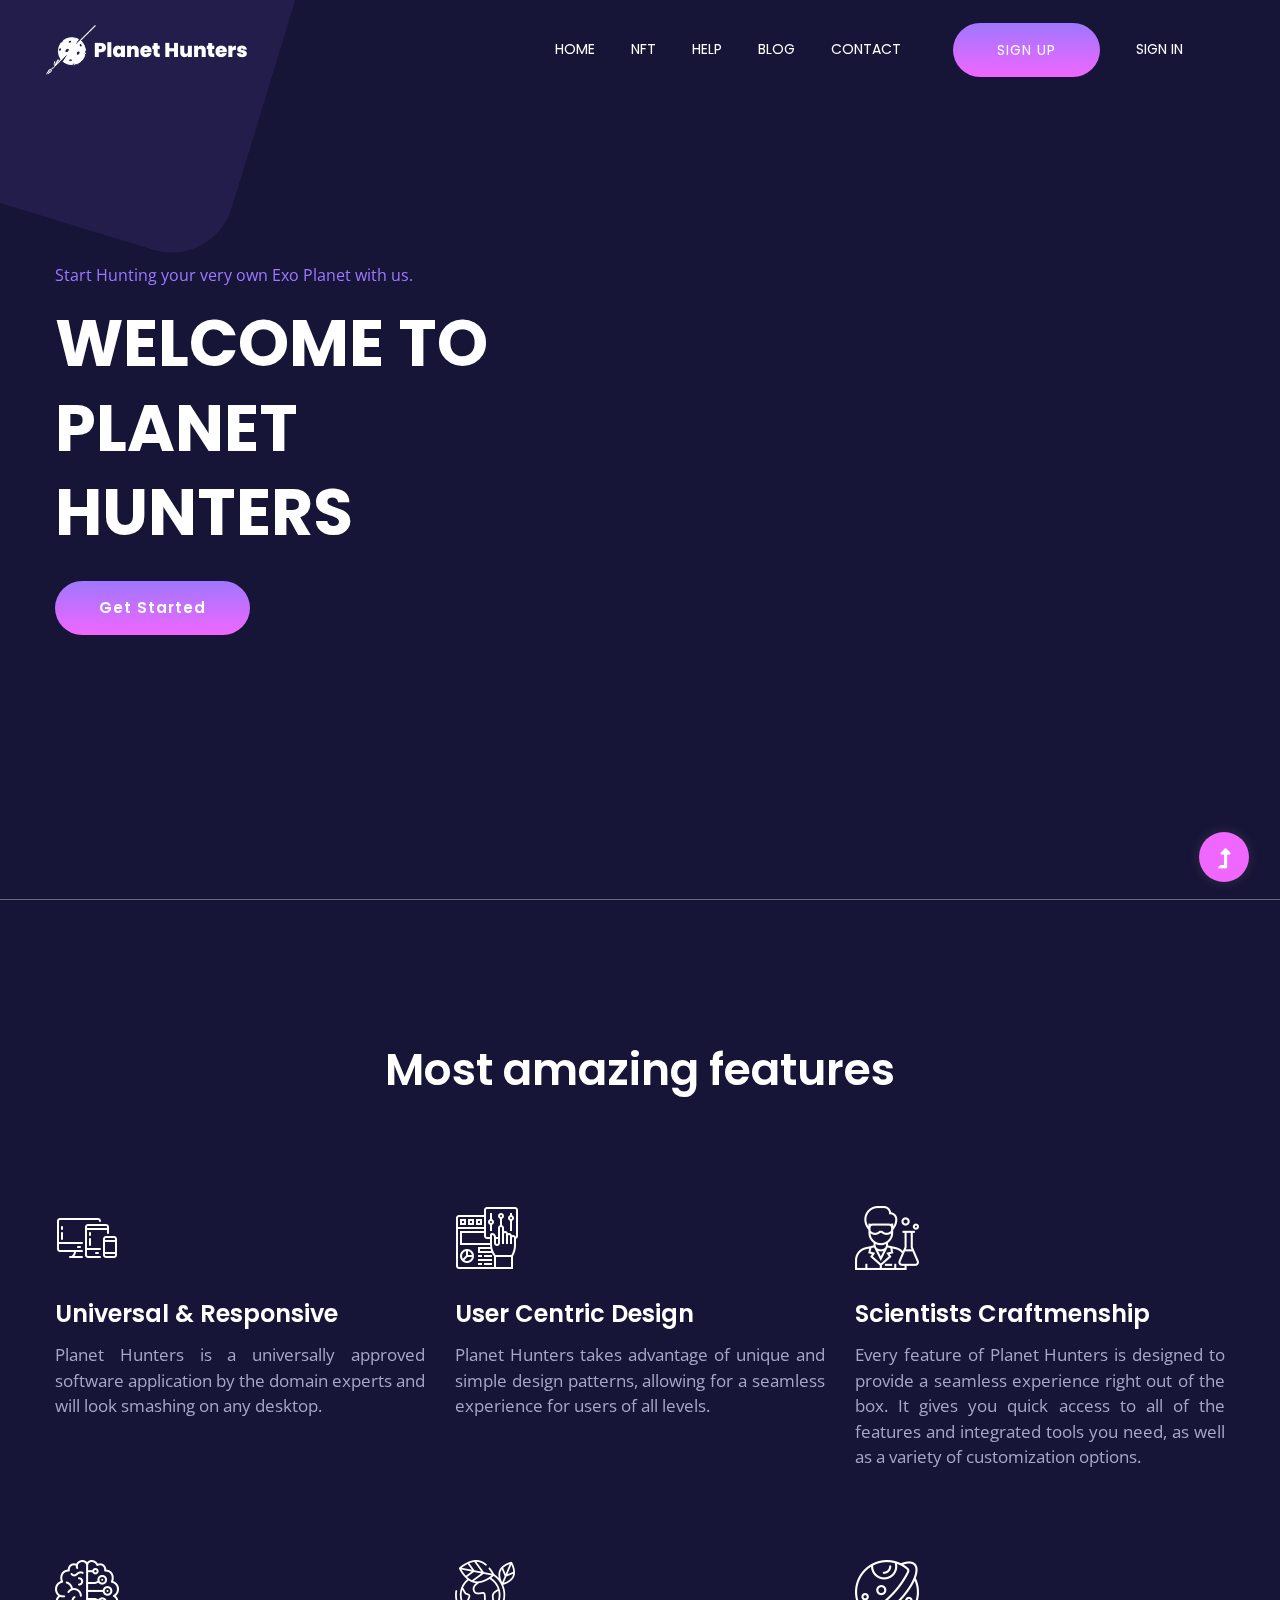
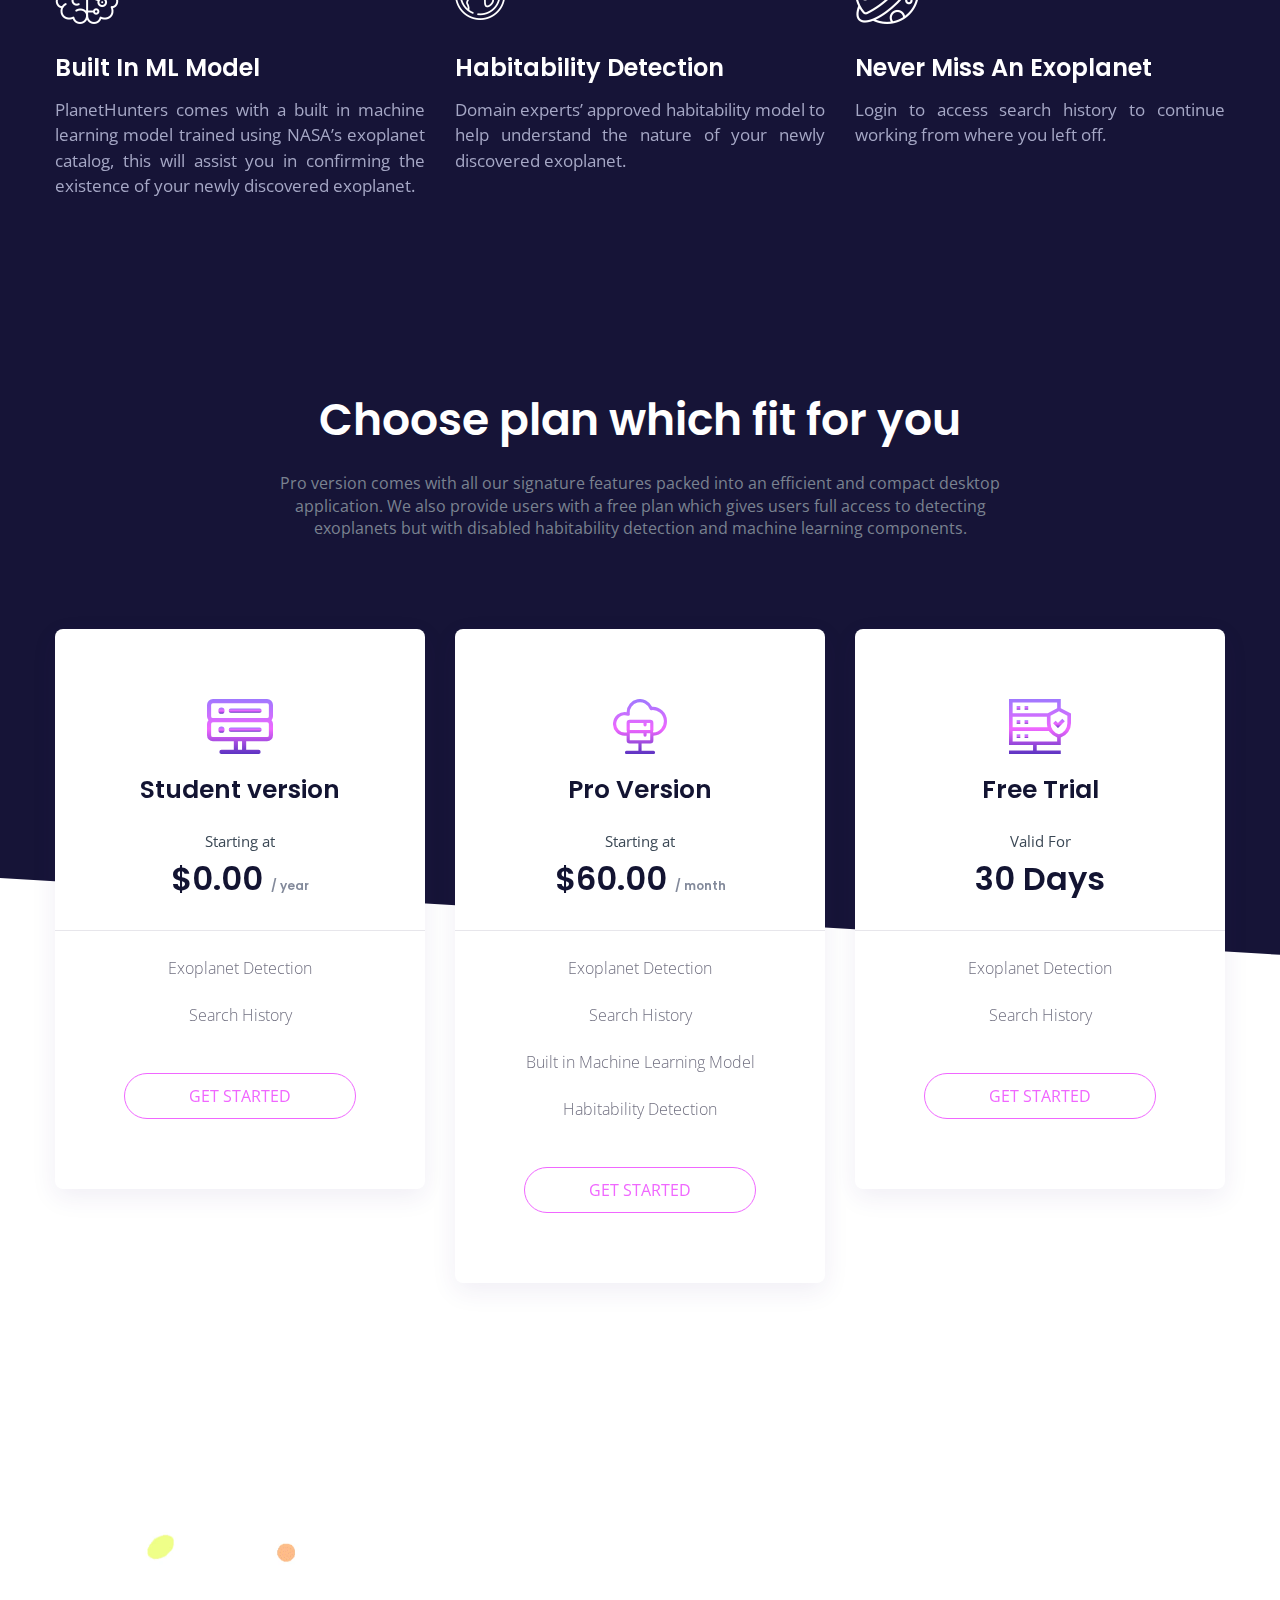
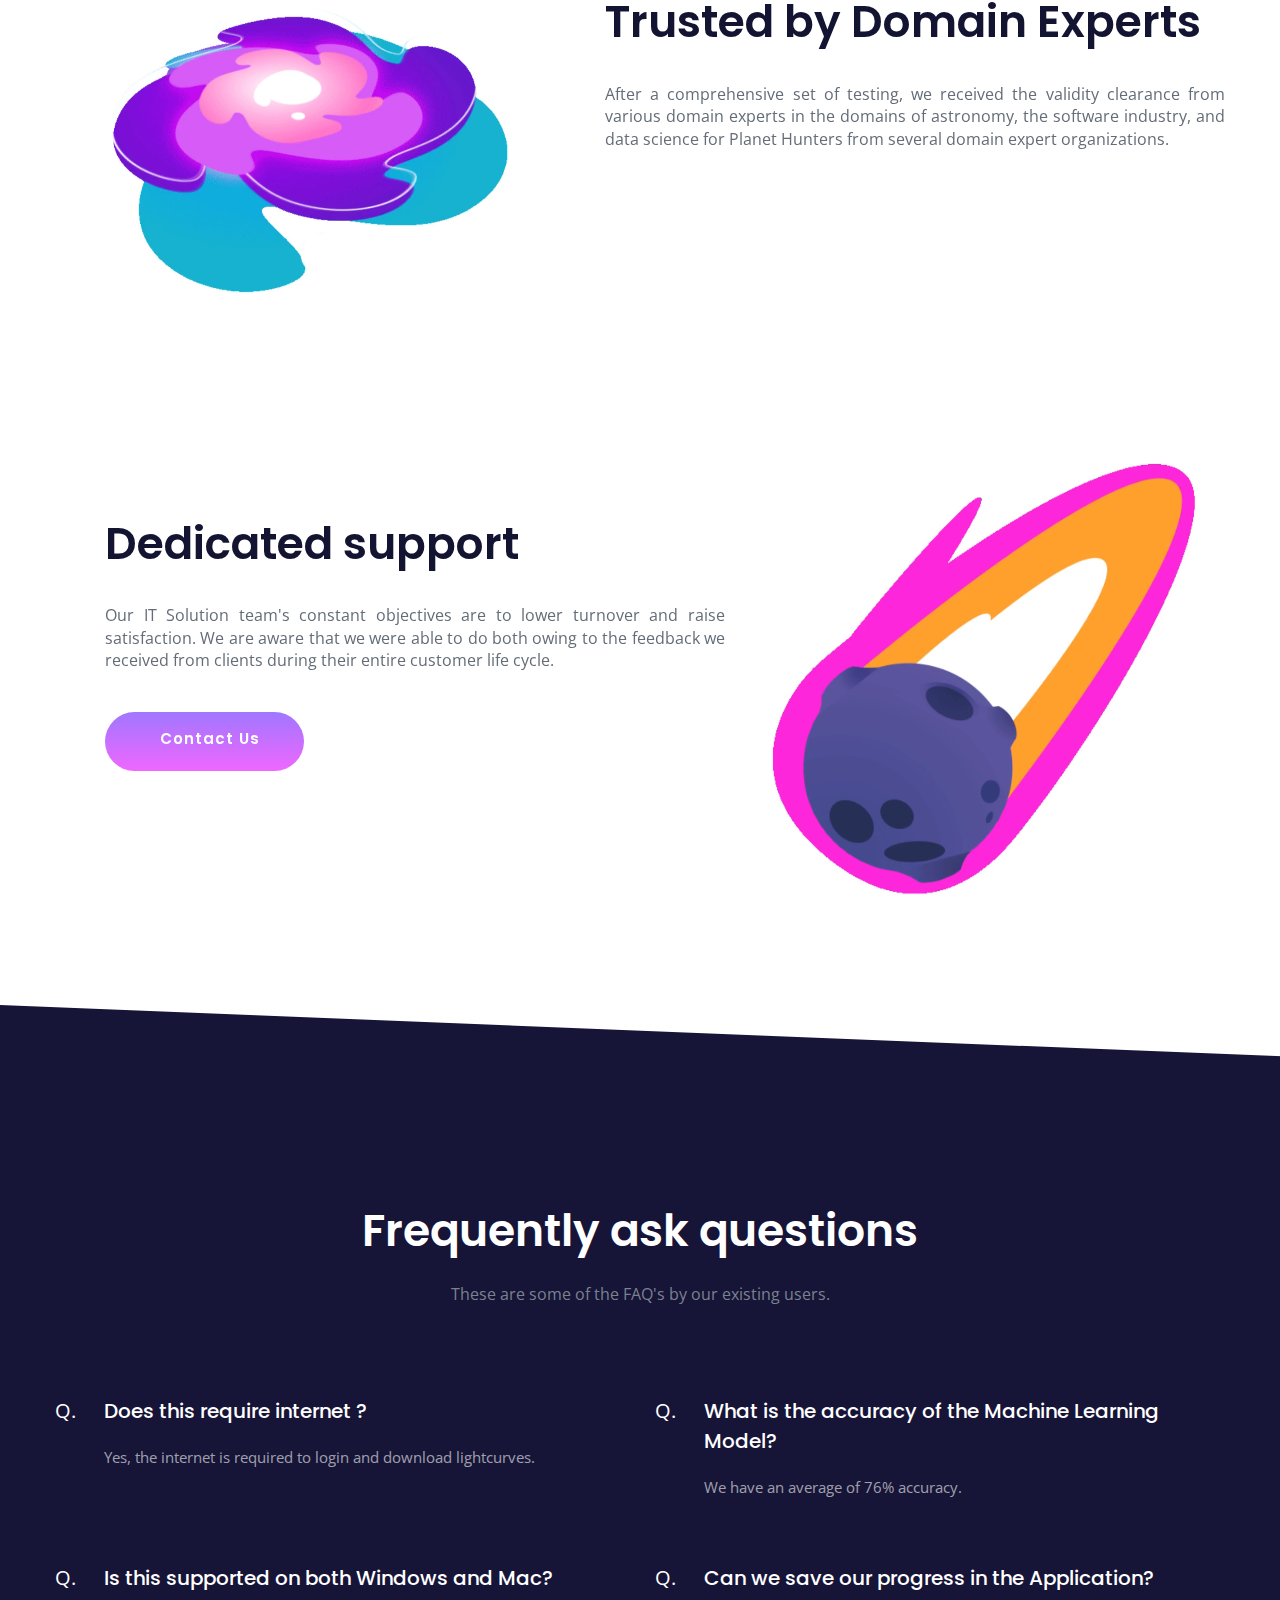
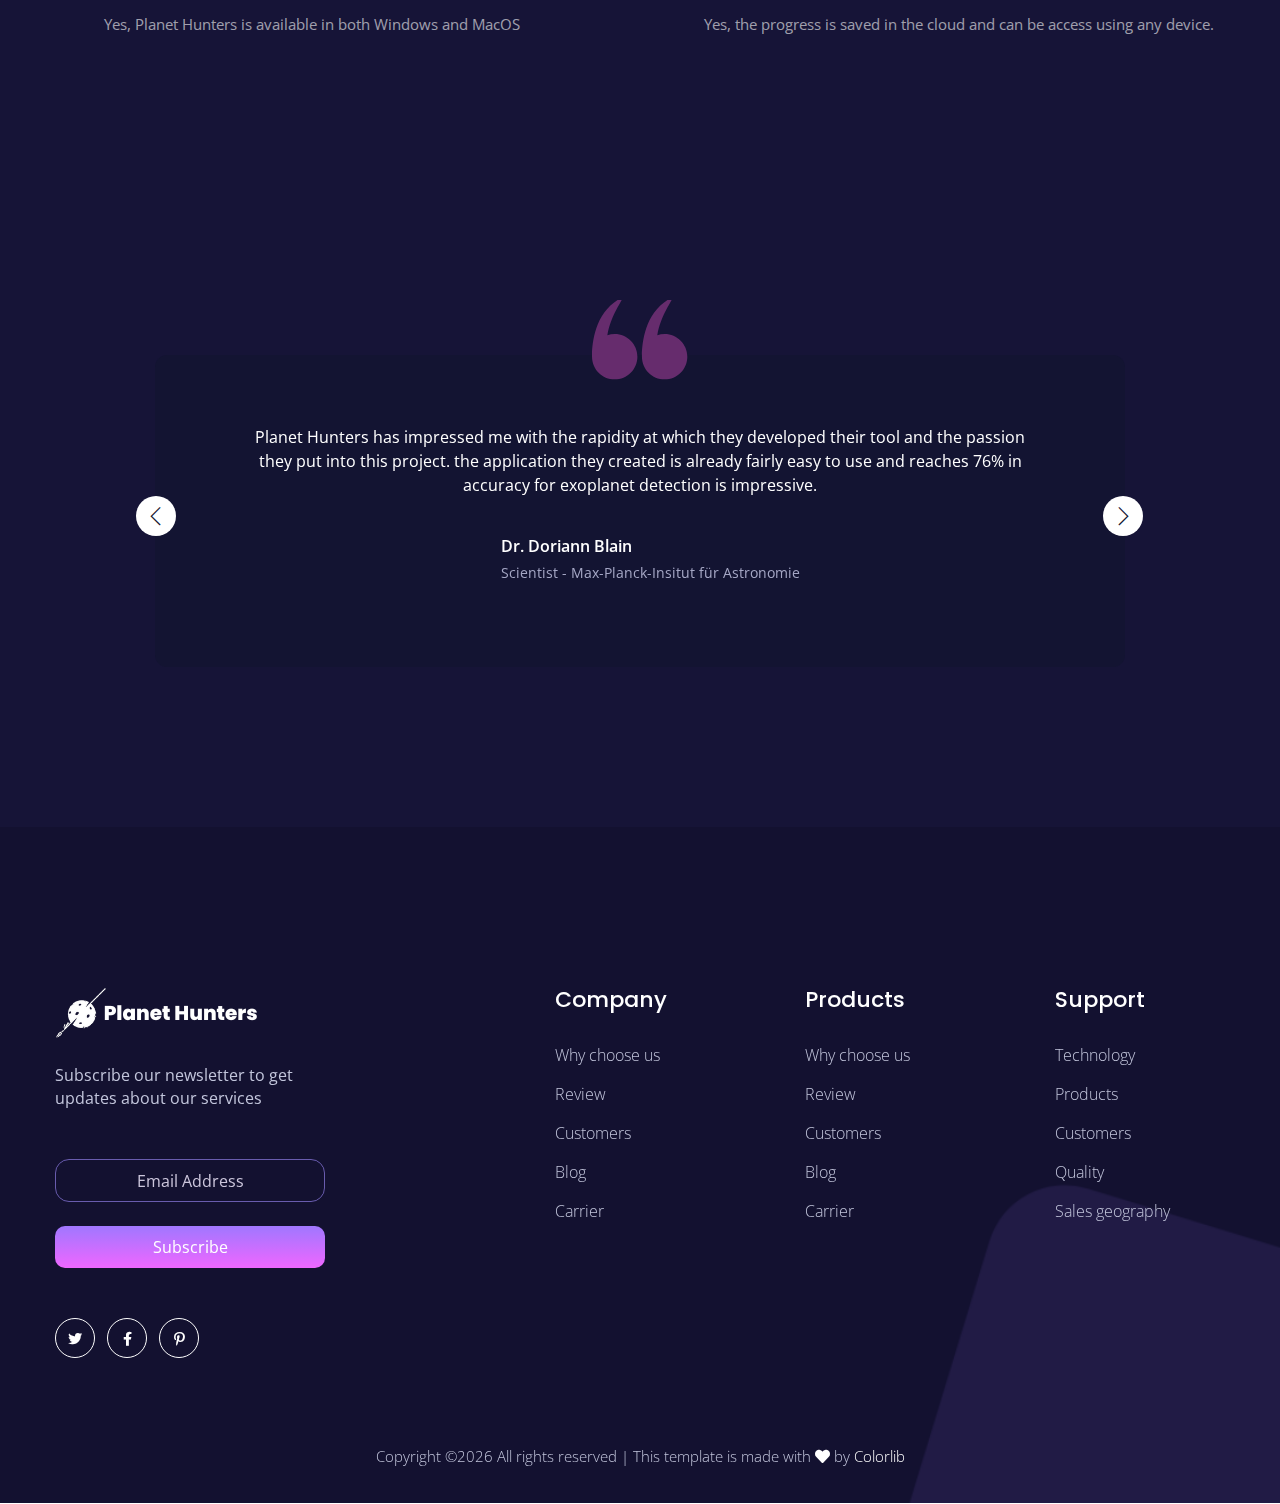
==== commit 4787a2bc: "Final Front Page Edit" ====
--- a/index.html
+++ b/index.html
@@ -252,7 +252,7 @@
                     <div class="single-card text-center mb-30">
                         <div class="card-top">
                             <img src="assets/img/icon/price1.svg" alt="">
-                            <h4>Free version</h4>
+                            <h4>Student version</h4>
                             <p>Starting at</p>
                         </div>
                         <div class="card-mid">
@@ -270,30 +270,8 @@
                 <div class="col-xl-4 col-lg-4 col-md-6 col-sm-10">
                     <div class="single-card text-center mb-30">
                         <div class="card-top">
-                            <img src="assets/img/icon/price2.svg" alt="">
+                            <img src="assets/img/icon/price3.svg" alt="">
                             <h4>Pro Version</h4>
-                            <p>Starting at</p>
-                        </div>
-                        <div class="card-mid">
-                            <h4>$4.67 <span>/ month</span></h4>
-                        </div>
-                        <div class="card-bottom">
-                            <ul>
-                                <li>2 TB of space</li>
-                                <li>unlimited bandwidth</li>
-                                <li>full backup systems</li>
-                                <li>free domain</li>
-                                <li>unlimited database</li>
-                            </ul>
-                            <a href="#" class="borders-btn">Get Started</a>
-                        </div>
-                    </div>
-                </div>
-                <div class="col-xl-4 col-lg-4 col-md-6 col-sm-10">
-                    <div class="single-card text-center mb-30">
-                        <div class="card-top">
-                            <img src="assets/img/icon/price3.svg" alt="">
-                            <h4>Premium Version</h4>
                             <p>Starting at</p>
                         </div>
                         <div class="card-mid">
@@ -310,6 +288,26 @@
                         </div>
                     </div>
                 </div>
+                <div class="col-xl-4 col-lg-4 col-md-6 col-sm-10">
+                    <div class="single-card text-center mb-30">
+                        <div class="card-top">
+                            <img src="assets/img/icon/price2.svg" alt="">
+                            <h4>Free Trial</h4>
+                            <p>Valid For</p>
+                        </div>
+                        <div class="card-mid">
+                            <h4>30 Days </h4>
+                        </div>
+                        <div class="card-bottom">
+                            <ul>
+                                <li>Exoplanet Detection</li>
+                                <li>Search History</li>
+                            </ul>
+                            <a href="#" class="borders-btn">Get Started</a>
+                        </div>
+                    </div>
+                </div>
+            
             </div>
         </div>
     </section>
@@ -330,21 +328,8 @@
                         <div class="section-tittle section-tittle2 mb-30">
                             <h2>Trusted by Domain Experts</h2>
                         </div>
-                        <p class="mb-40">Supercharge your WordPress hosting with detailed website analytics, marketing tools. Our experts are just part of the reason Bluehost is the ideal home for your WordPress website. We're here to help you succeed!</p>
-                        <ul>
-                            <li>
-                                <img src="assets/img/icon/right.svg" alt="">
-                                <p>WordPress hosting with detailed website</p>
-                            </li>
-                            <li>
-                                <img src="assets/img/icon/right.svg" alt="">
-                                <p>Our experts are just part of the reason</p>
-                            </li>
-                            <li>
-                                <img src="assets/img/icon/right.svg" alt="">
-                                <p> Detailed website analytics</p>
-                            </li>
-                        </ul>
+                        <p align="justify" class="mb-40">After a comprehensive set of testing, we received the validity clearance from various domain experts in the domains of astronomy, the software industry, and data science for Planet Hunters from several domain expert organizations.</p>
+                        
                     </div>
                 </div>
             </div>
@@ -361,17 +346,8 @@
                         <div class="section-tittle section-tittle2 mb-30">
                             <h2>Dedicated support</h2>
                         </div>
-                        <p class="mb-40">Supercharge your WordPress hosting with detailed website analytics, marketing tools. Our experts are just part of the reason Bluehost is the ideal home for your WordPress website. We're here to help you succeed!</p>
-                        <ul class="mb-30">
-                            <li>
-                                <img src="assets/img/icon/right.svg" alt="">
-                                <p>WordPress hosting with detailed website</p>
-                            </li>
-                            <li>
-                                <img src="assets/img/icon/right.svg" alt="">
-                                <p>Our experts are just part of the reason</p>
-                            </li>
-                        </ul>
+                        <p align="justify" class="mb-40">Our IT Solution team's constant objectives are to lower turnover and raise satisfaction. We are aware that we were able to do both owing to the feedback we received from clients during their entire customer life cycle.</p>
+                       
                         <a href="#" class="btn"><i class="fas fa-mail"></i>Contact Us</a>
                     </div>
                 </div>
@@ -393,7 +369,7 @@
                     <!-- Section Tittle -->
                     <div class="section-tittle text-center mb-90">
                         <h2>Frequently ask questions</h2>
-                        <p>Supercharge your WordPress hosting with detailed website analytics, marketing tools. Our experts are just part of the reason Bluehost is the ideal home for your WordPress website. We're here to help you succeed!</p>
+                        <p>These are some of the FAQ's by our existing users.</p>
                     </div>
                 </div>
             </div>
@@ -402,8 +378,8 @@
                     <div class="single-question d-flex mb-50">
                         <span> Q.</span>
                         <div class="pera">
-                            <h2>Why can't people connect to the web server on my PC?</h2>
-                            <p>We operate one of the most advanced 100 Gbit networks in the world, complete with Anycast support and extensive DDoS protection.</p>
+                            <h2>Does this require internet ?</h2>
+                            <p>Yes, the internet is required to login and download lightcurves.</p>
                         </div>
                     </div>
                 </div>
@@ -411,8 +387,8 @@
                     <div class="single-question d-flex mb-50">
                         <span> Q.</span>
                         <div class="pera">
-                            <h2>What domain name should I choose for my site?</h2>
-                            <p>We operate one of the most advanced 100 Gbit networks in the world, complete with Anycast support and extensive DDoS protection.</p>
+                            <h2>What is the accuracy of the Machine Learning Model?</h2>
+                            <p>We have an average of 76% accuracy.</p>
                         </div>
                     </div>
                 </div>
@@ -420,8 +396,8 @@
                     <div class="single-question d-flex mb-50">
                         <span> Q.</span>
                         <div class="pera">
-                            <h2>How can I make my website work without www. in front?</h2>
-                            <p>We operate one of the most advanced 100 Gbit networks in the world, complete with Anycast support and extensive DDoS protection.</p>
+                            <h2>Is this supported on both Windows and Mac?</h2>
+                            <p>Yes, Planet Hunters is available in both Windows and MacOS </p>
                         </div>
                     </div>
                 </div>
@@ -429,18 +405,18 @@
                     <div class="single-question d-flex mb-50">
                         <span> Q.</span>
                         <div class="pera">
-                            <h2>Why does Internet Information Server want a password?</h2>
-                            <p>We operate one of the most advanced 100 Gbit networks in the world, complete with Anycast support and extensive DDoS protection.</p>
+                            <h2>Can we save our progress in the Application?</h2>
+                            <p>Yes, the progress is saved in the cloud and can be access using any device.</p>
                         </div>
                     </div>
                 </div>
             </div>
             <div class="row">
-                <div class="col-xl-12 ">
+                <!--div class="col-xl-12 ">
                     <div class="more-btn text-center mt-20">
                         <a href="#" class="btn">Go to Support</a>
                     </div>
-                </div>
+                </div-->
             </div>
         </div>
     </section>
@@ -457,16 +433,17 @@
                             <div class="single-testimonial text-center mt-55">
                                 <div class="testimonial-caption">
                                     <img src="assets/img/icon/quotes-sign.png" alt="" class="quotes-sign">
-                                    <p>Brook presents your services with flexible, convenient and cdpose layouts. You can select your favorite layouts & elements for cular ts with unlimited ustomization possibilities. Pixel-perfect replica;ition of thei designers ijtls intended csents your se.</p>
+                                    <p>Planet Hunters has impressed me with the rapidity at which they developed their tool and the passion they put into this project.
+                                        the application they created is already fairly easy to use and reaches 76% in accuracy for exoplanet detection is impressive.</p>
                                 </div>
                                 <!-- founder -->
                                 <div class="testimonial-founder d-flex align-items-center justify-content-center">
                                     <div class="founder-img">
-                                        <img src="assets/img/icon/testimonial.png" alt="">
+                                        <img src="assets/img/icon/testimonial1.jpg" alt="">
                                     </div>
                                     <div class="founder-text">
-                                        <span>Jacson Miller</span>
-                                        <p>Designer @Colorlib</p>
+                                        <span>Dr. Doriann Blain</span>
+                                        <p>Scientist - Max-Planck-Insitut für Astronomie</p>
                                     </div>
                                 </div>
                             </div>
@@ -474,16 +451,16 @@
                             <div class="single-testimonial text-center mt-55"">
                                 <div class="testimonial-caption">
                                     <img src="assets/img/icon/quotes-sign.png" alt="" class="quotes-sign">
-                                    <p>Brook presents your services with flexible, convenient and cdpose layouts. You can select your favorite layouts & elements for cular ts with unlimited ustomization possibilities. Pixel-perfect replica;ition of thei designers ijtls intended csents your se.</p>
+                                    <p>This is a great tool for a citizen scientist. Because I have never come accross any similar products.</p>
                                 </div>
                                 <!-- founder -->
                                 <div class="testimonial-founder d-flex align-items-center justify-content-center">
                                     <div class="founder-img">
-                                        <img src="assets/img/icon/testimonial.png" alt="">
+                                        <img src="assets/img/icon/testi1.JPG" alt="">
                                     </div>
                                     <div class="founder-text">
-                                        <span>Jacson Miller</span>
-                                        <p>Designer @Colorlib</p>
+                                        <span>Mahesh Herath</span>
+                                        <p>Citizen Scientist (PHD Student)</p>
                                     </div>
                                 </div>
                             </div>
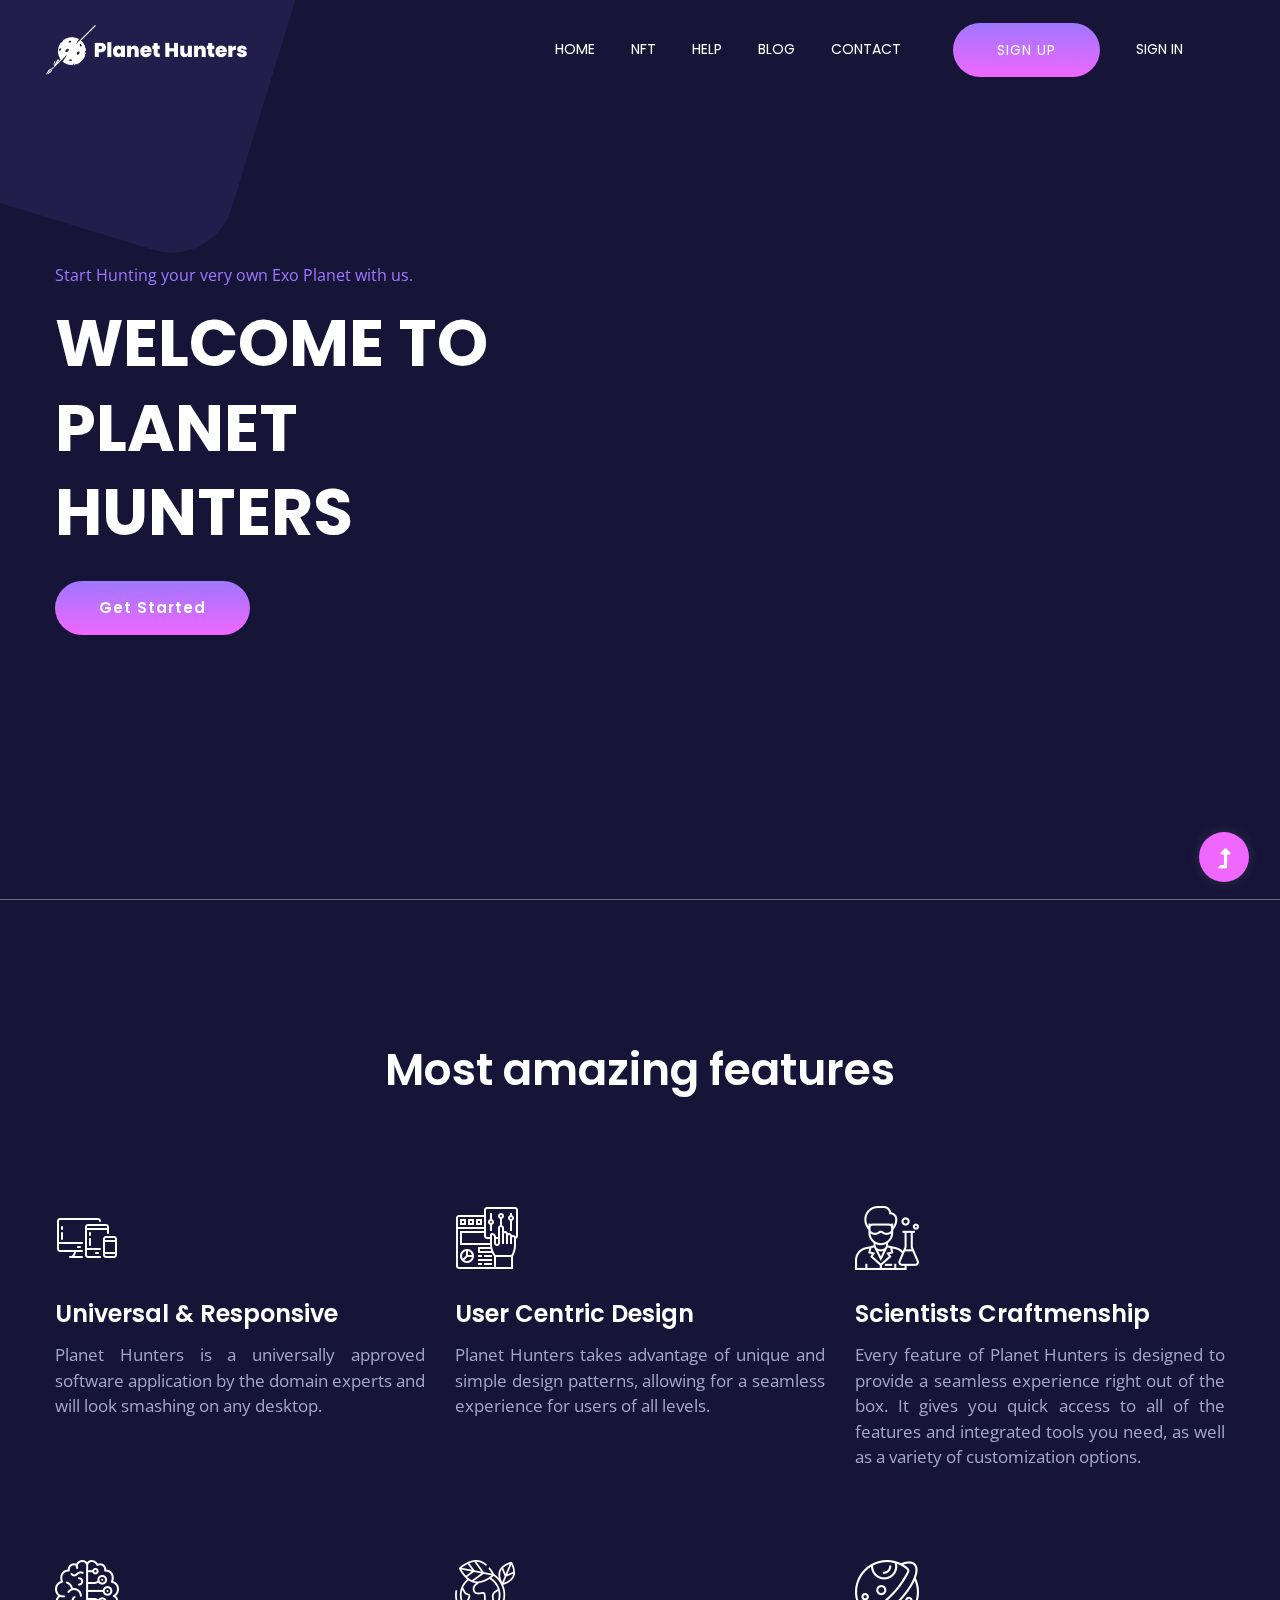
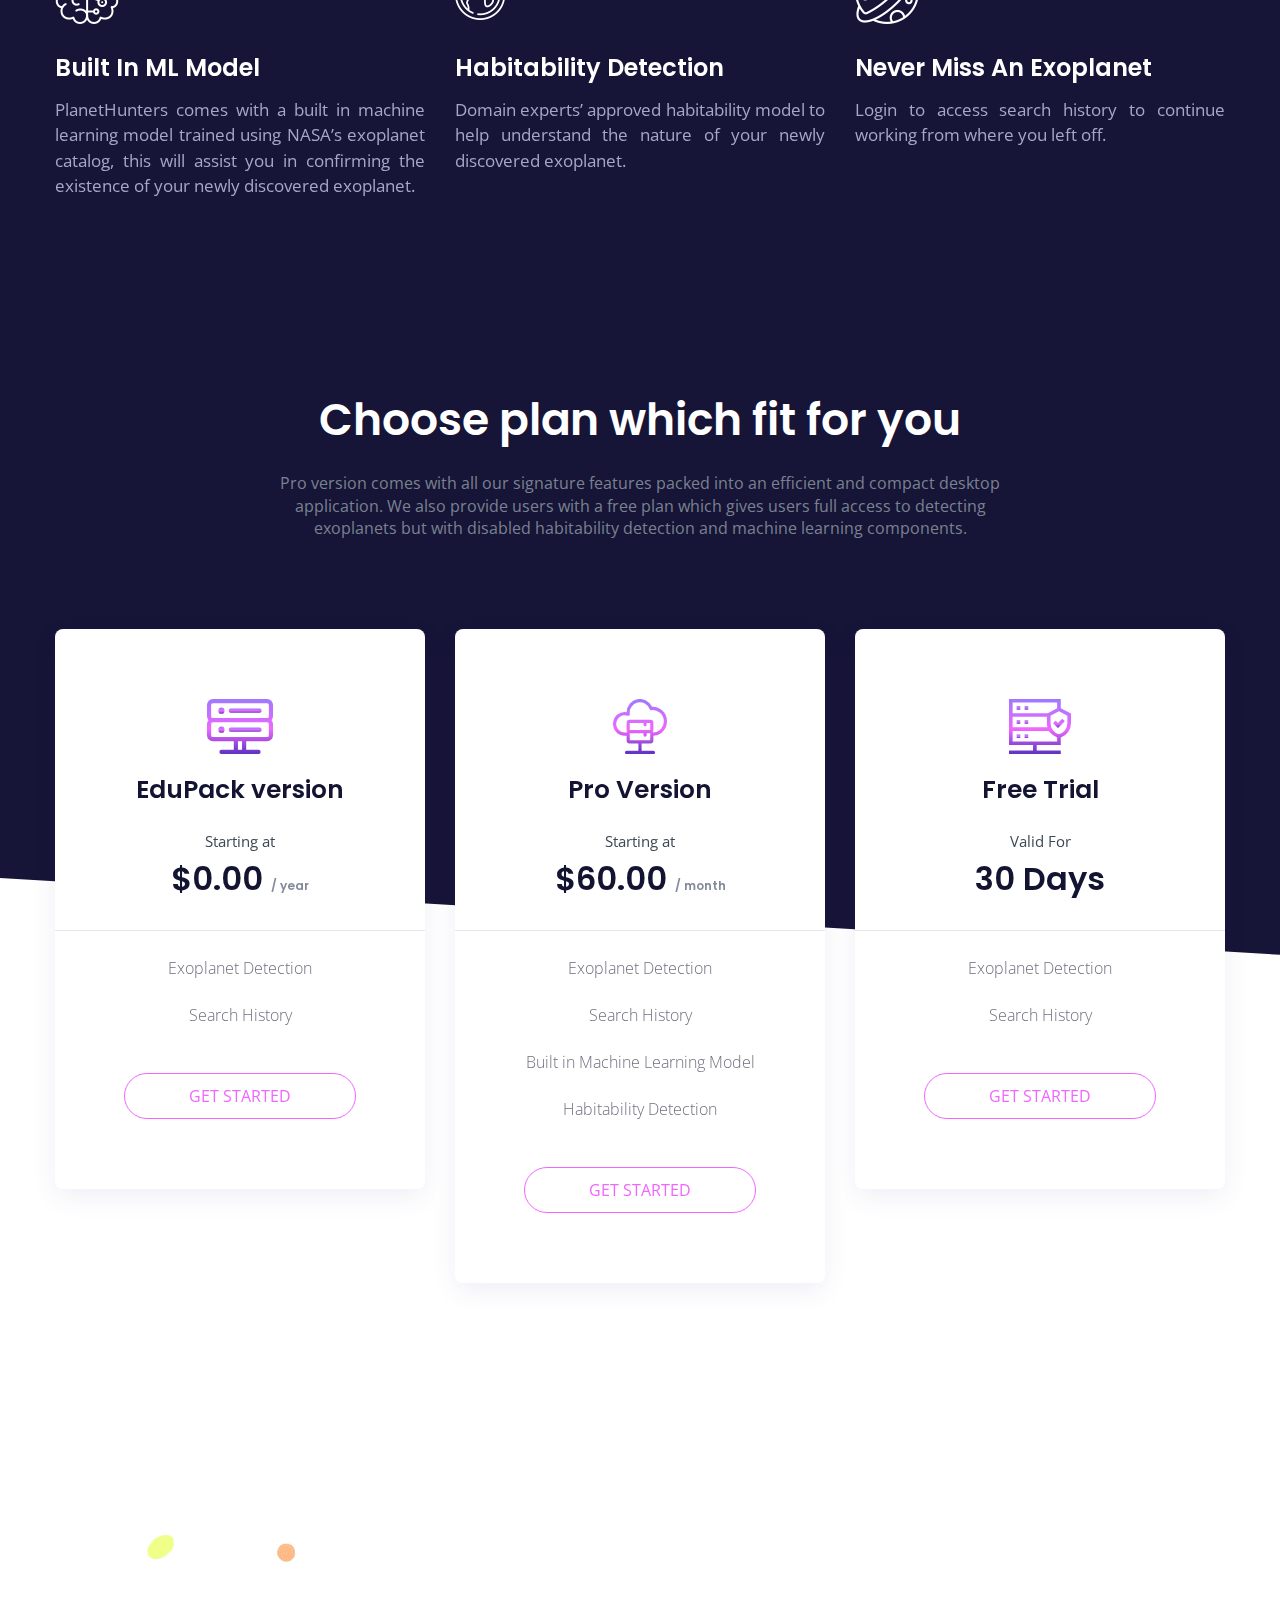
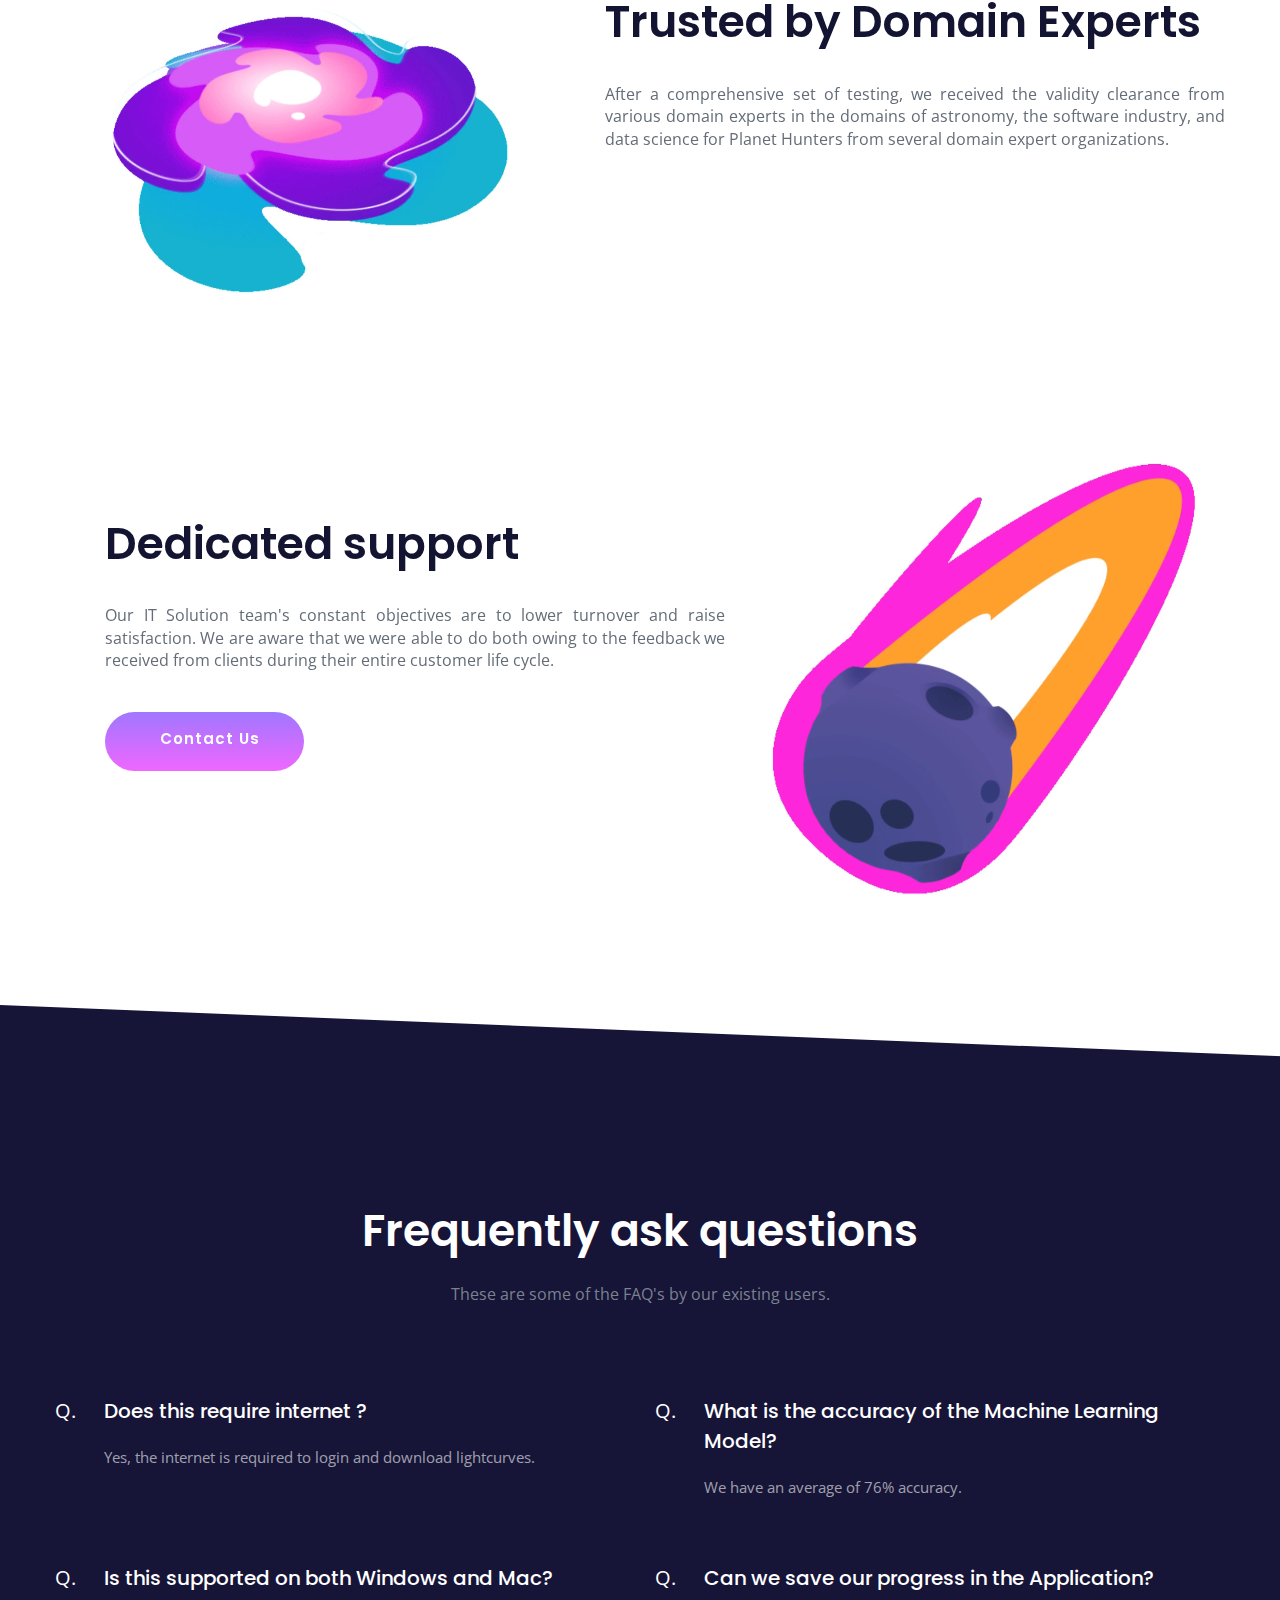
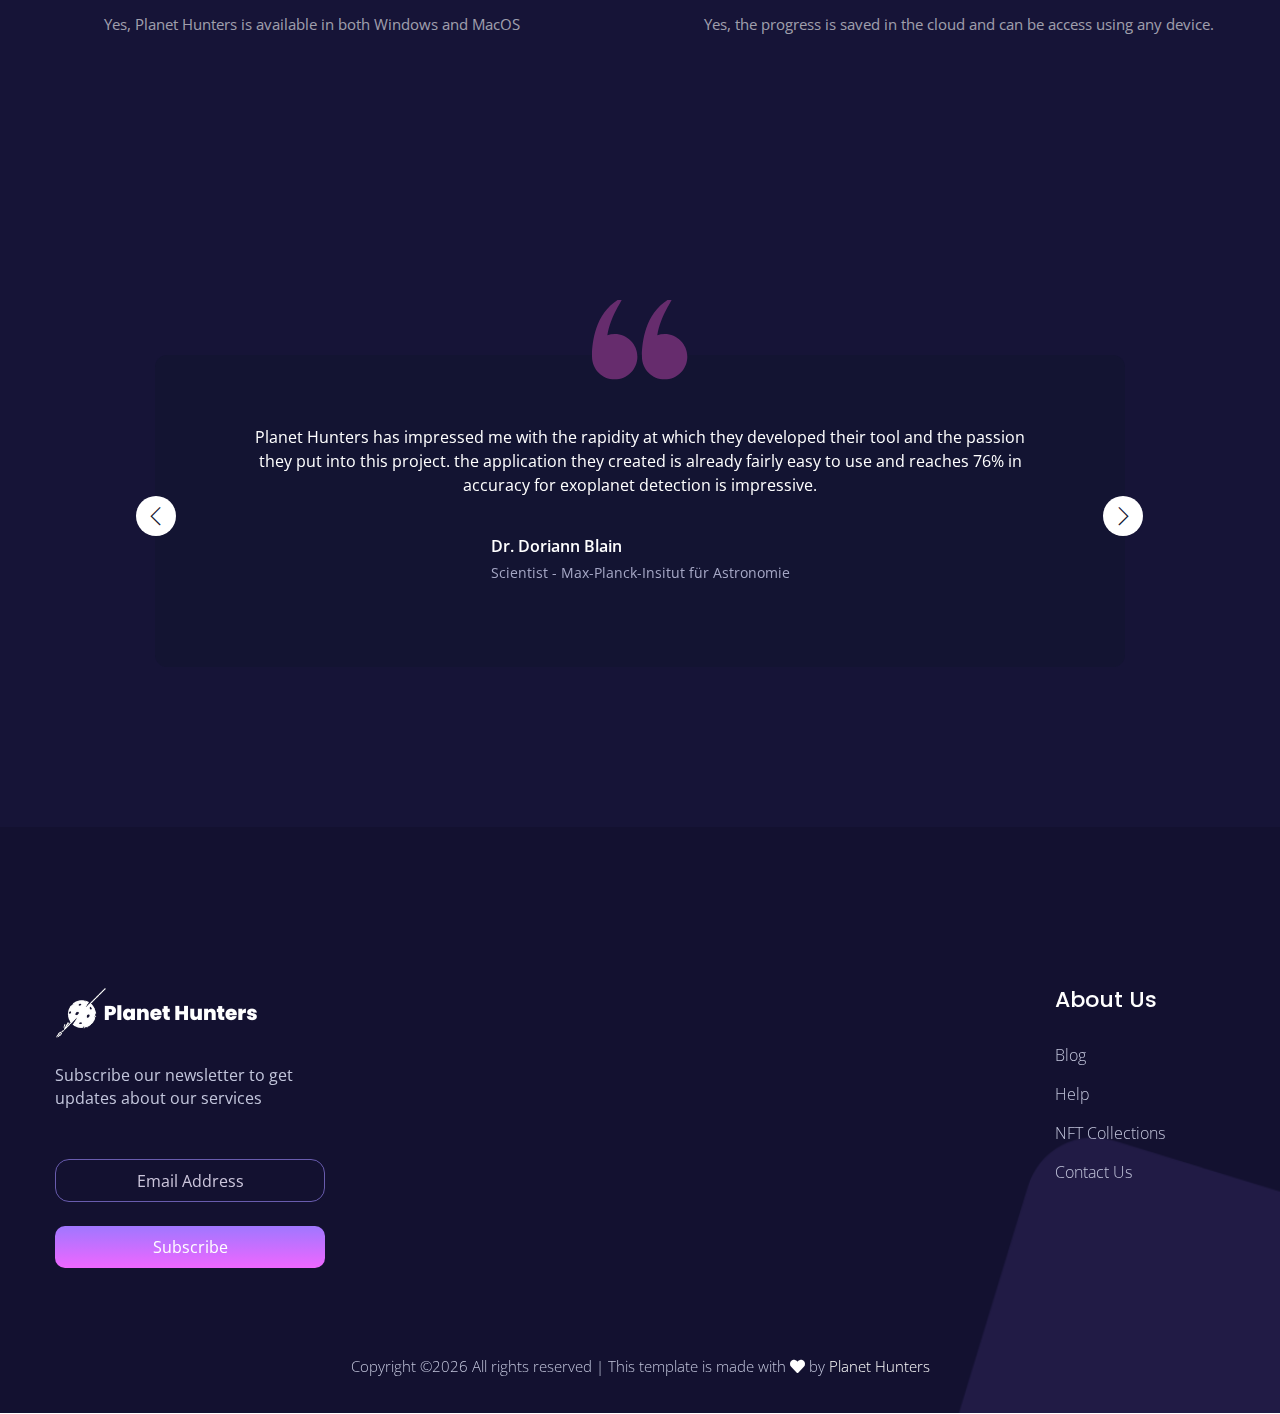
==== commit eb561ef6: "Blog Page Edit" ====
--- a/index.html
+++ b/index.html
@@ -61,12 +61,8 @@
                                                 <li><a href="index.html">Home</a></li>
                                                 <li><a href="packages.html">NFT</a></li>
                                                 <li><a href="help.html">Help</a></li>
-                                                <li><a href="#">Blog</a>
-                                                    <ul class="submenu">
-                                                        <li><a href="blog.html">Blog</a></li>
-                                                        <li><a href="blog_details.html">Blog Details</a></li>
-                                                        <li><a href="elements.html">Element</a></li>
-                                                    </ul>
+                                                <li><a href="blog.html">Blog</a>
+                                                    
                                                 </li>
                                                 <li><a href="contact.html">Contact</a></li>
                                                 <!-- Button -->
@@ -252,7 +248,7 @@
                     <div class="single-card text-center mb-30">
                         <div class="card-top">
                             <img src="assets/img/icon/price1.svg" alt="">
-                            <h4>Student version</h4>
+                            <h4>EduPack version</h4>
                             <p>Starting at</p>
                         </div>
                         <div class="card-mid">
@@ -438,9 +434,9 @@
                                 </div>
                                 <!-- founder -->
                                 <div class="testimonial-founder d-flex align-items-center justify-content-center">
-                                    <div class="founder-img">
+                                    <!-- <div class="founder-img">
                                         <img src="assets/img/icon/testimonial1.jpg" alt="">
-                                    </div>
+                                    </div> -->
                                     <div class="founder-text">
                                         <span>Dr. Doriann Blain</span>
                                         <p>Scientist - Max-Planck-Insitut für Astronomie</p>
@@ -455,9 +451,9 @@
                                 </div>
                                 <!-- founder -->
                                 <div class="testimonial-founder d-flex align-items-center justify-content-center">
-                                    <div class="founder-img">
+                                    <!-- <div class="founder-img">
                                         <img src="assets/img/icon/testi1.JPG" alt="">
-                                    </div>
+                                    </div> -->
                                     <div class="founder-text">
                                         <span>Mahesh Herath</span>
                                         <p>Citizen Scientist (PHD Student)</p>
@@ -501,32 +497,31 @@
                                     </form>
                                 </div>
                             </div>
-                            <!-- social -->
+                            <!-- social
                             <div class="footer-social mt-50">
                                 <a href="#"><i class="fab fa-twitter"></i></a>
                                 <a href="https://bit.ly/sai4ull"><i class="fab fa-facebook-f"></i></a>
                                 <a href="#"><i class="fab fa-pinterest-p"></i></a>
-                            </div>
+                            </div> -->
                         </div>
                     </div>
                     <div class="col-xl-1 col-lg-1 col-md-1 col-sm-1"></div>
                     <div class="col-xl-2 col-lg-2 col-md-4 col-sm-5">
                         <div class="single-footer-caption mb-50">
                             <div class="footer-tittle">
-                                <h4>Company</h4>
+                                <h4>About Us</h4>
                                 <ul>
-                                    <li><a href="#">Why choose us</a></li>
-                                    <li><a href="#"> Review</a></li>
-                                    <li><a href="#">Customers</a></li>
-                                    <li><a href="#">Blog</a></li>
-                                    <li><a href="#">Carrier</a></li>
+                                    <li><a href="blog.html">Blog</a></li>
+                                    <li><a href="help.html">Help</a></li>
+                                    <li><a href="packages.html">NFT Collections</a></li>
+                                    <li><a href="contact.html">Contact Us</a></li>
                                 </ul>
                             </div>
                         </div>
                     </div>
-                    <div class="col-xl-2 col-lg-2 col-md-4 col-sm-5">
+                    <!-- <div class="col-xl-2 col-lg-2 col-md-4 col-sm-5">
                         <div class="single-footer-caption mb-50">
-                            <div class="footer-tittle">
+                            < <div class="footer-tittle">
                                 <h4>Products</h4>
                                 <ul>
                                     <li><a href="#">Why choose us</a></li>
@@ -537,8 +532,8 @@
                                 </ul>
                             </div>
                         </div>
-                    </div>
-                    <div class="col-xl-2 col-lg-2 col-md-4 col-sm-5">
+                    </div> -->
+                    <!-- <div class="col-xl-2 col-lg-2 col-md-4 col-sm-5">
                         <div class="single-footer-caption mb-50">
                             <div class="footer-tittle">
                                 <h4>Support</h4>
@@ -551,7 +546,7 @@
                                 </ul>
                             </div>
                         </div>
-                    </div>
+                    </div> -->
                 </div>
             </div>
         </div>
@@ -563,7 +558,7 @@
                         <div class="col-xl-12">
                             <div class="footer-copy-right text-center">
                                 <p><!-- Link back to Colorlib can't be removed. Template is licensed under CC BY 3.0. -->
-                                  Copyright &copy;<script>document.write(new Date().getFullYear());</script> All rights reserved | This template is made with <i class="fa fa-heart" aria-hidden="true"></i> by <a href="https://colorlib.com" target="_blank">Colorlib</a>
+                                  Copyright &copy;<script>document.write(new Date().getFullYear());</script> All rights reserved | This template is made with <i class="fa fa-heart" aria-hidden="true"></i> by <a href="" target="_blank">Planet Hunters</a>
                                   <!-- Link back to Colorlib can't be removed. Template is licensed under CC BY 3.0. --></p>
 
                               </div>
